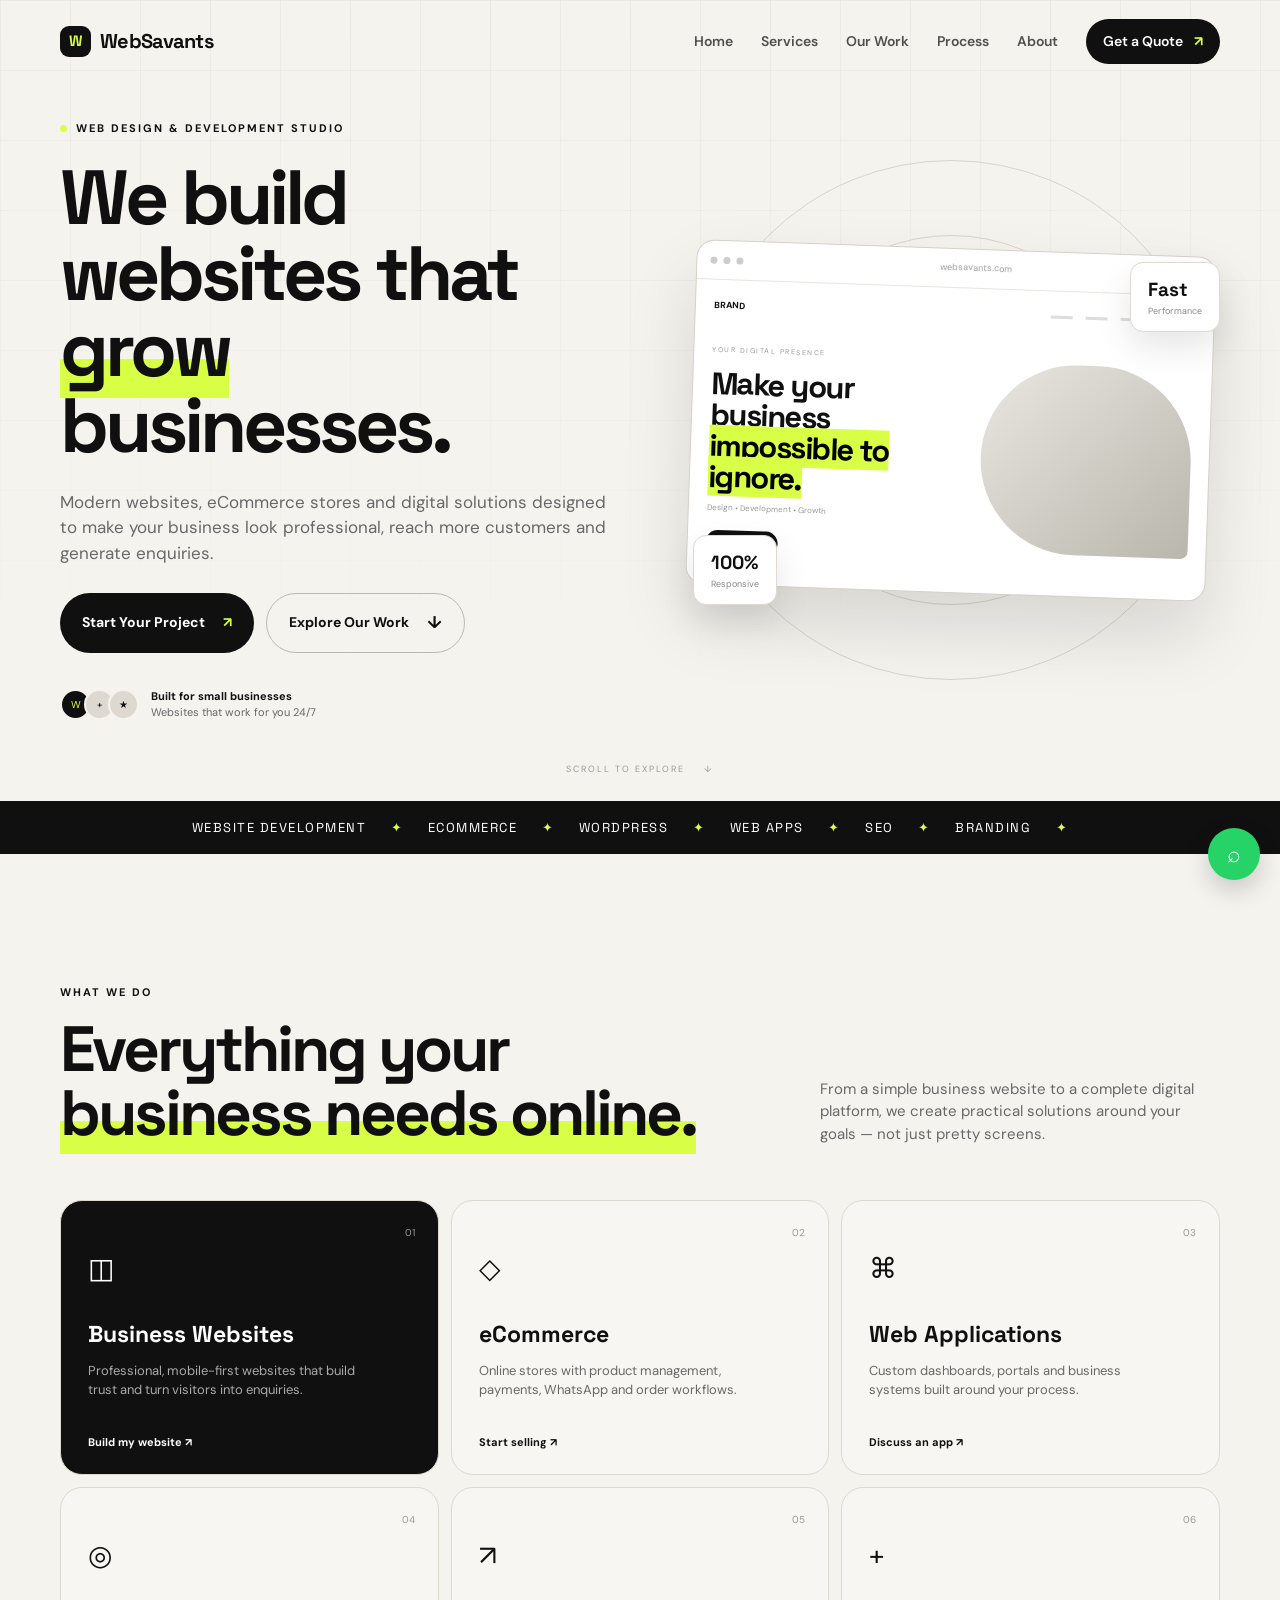
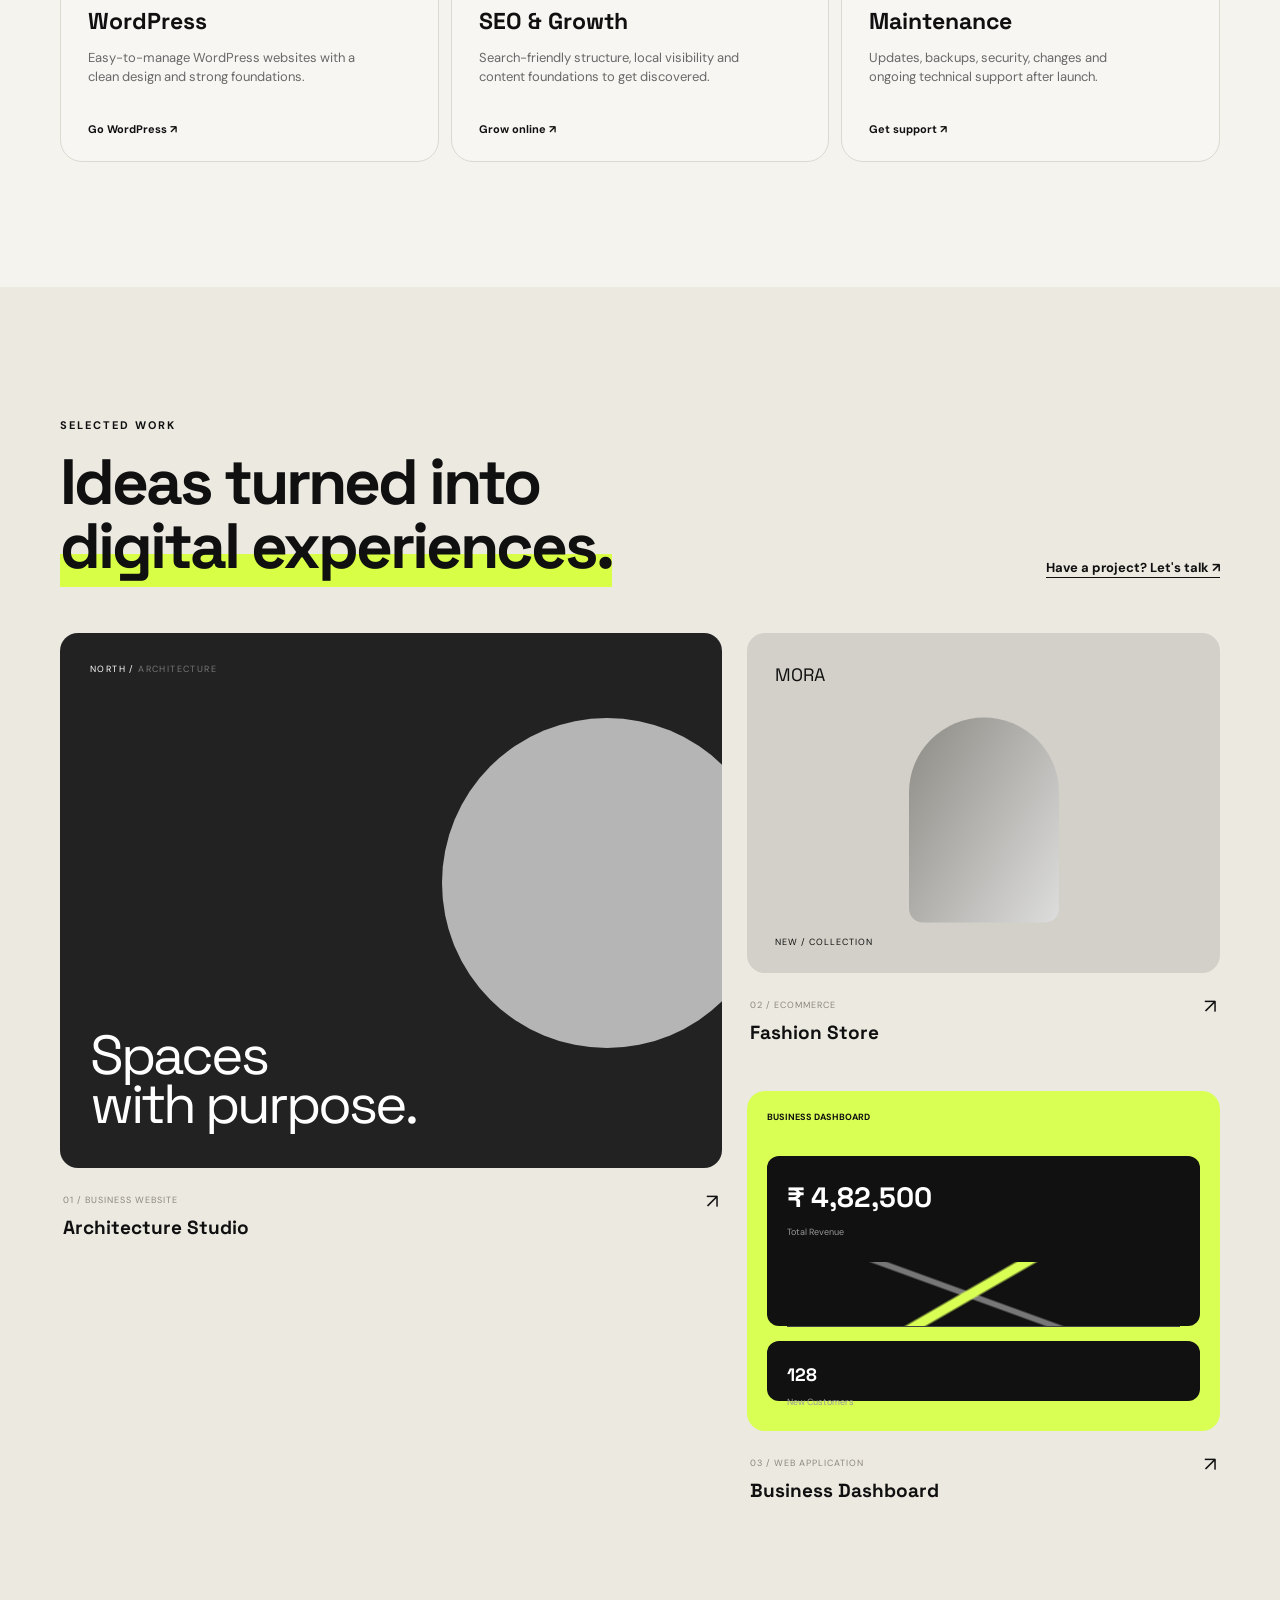
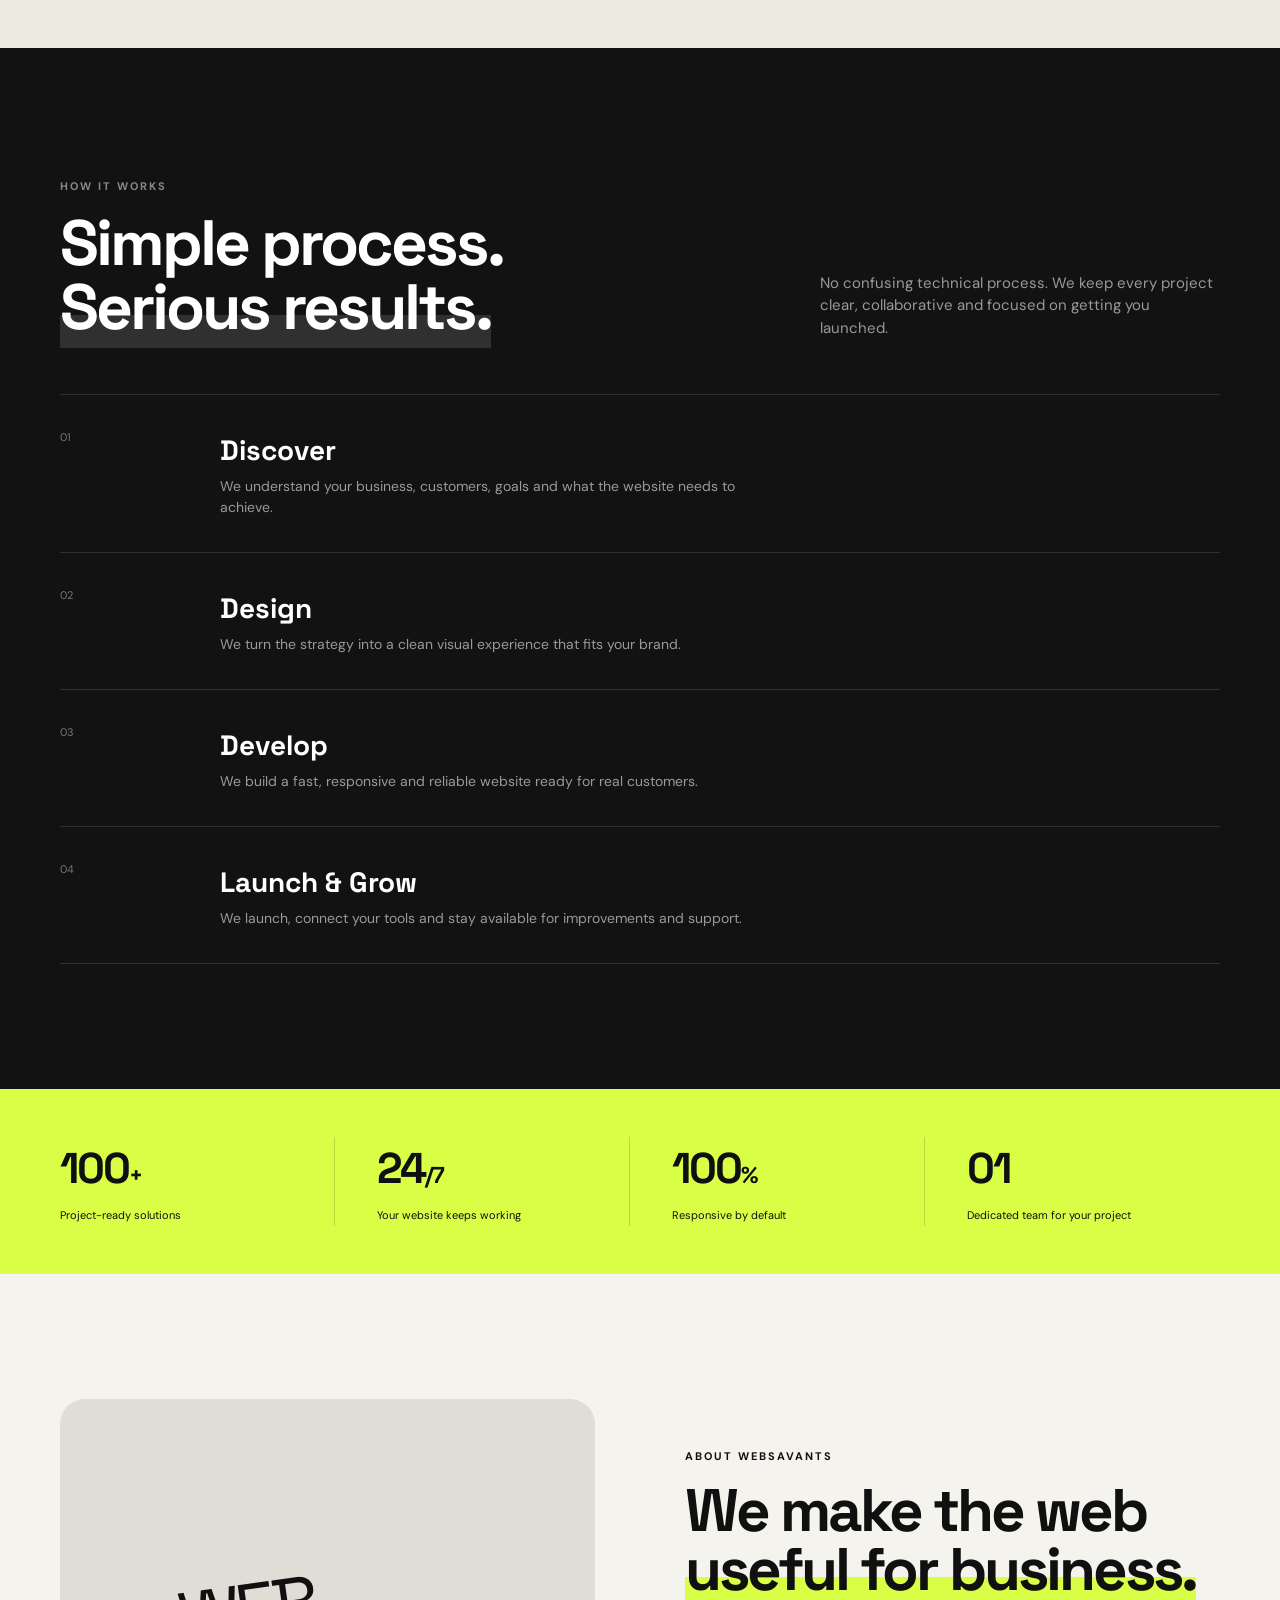
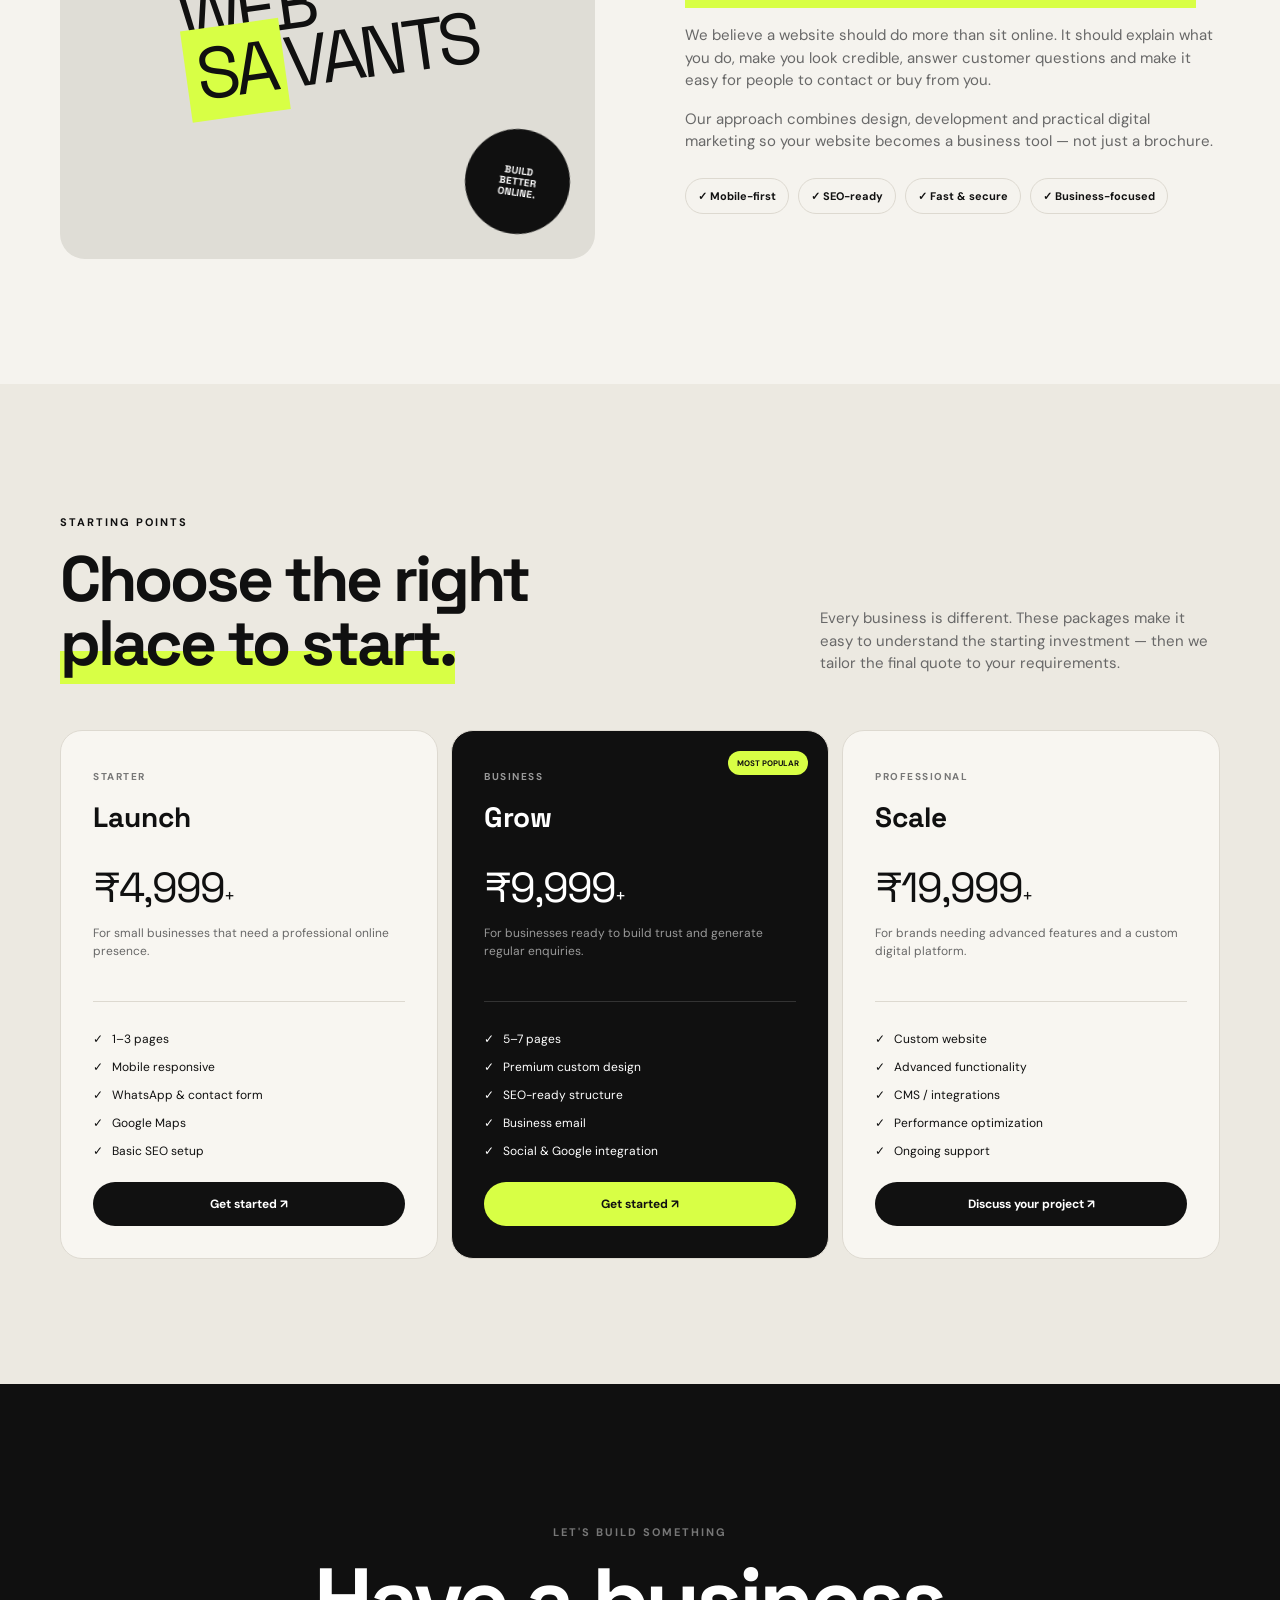
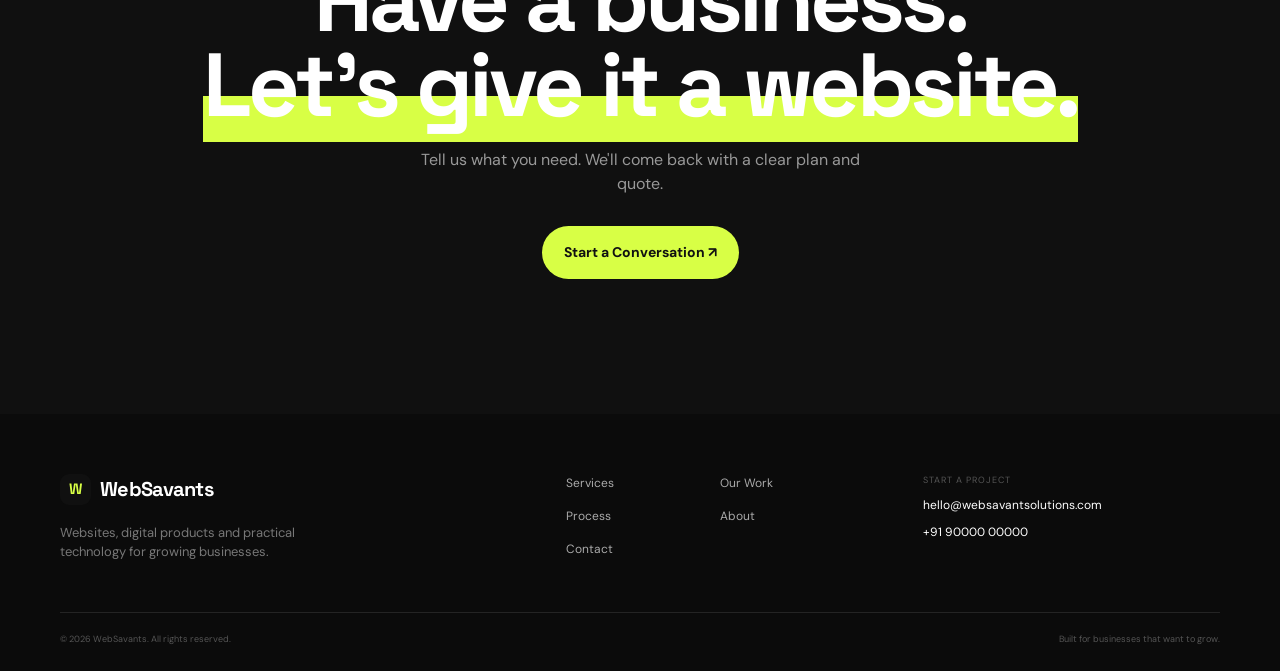
==== index.html @ 69d27a86 "Initial website" ====
<!DOCTYPE html>
<html lang="en">
<head>
  <meta charset="UTF-8">
  <meta name="viewport" content="width=device-width, initial-scale=1.0">
  <meta name="description" content="WebSavants builds modern, fast and conversion-focused websites for businesses, startups and growing brands.">
  <title>WebSavants — Websites That Grow Businesses</title>
  <link rel="preconnect" href="https://fonts.googleapis.com">
  <link rel="preconnect" href="https://fonts.gstatic.com" crossorigin>
  <link href="https://fonts.googleapis.com/css2?family=DM+Sans:wght@400;500;600;700&family=Space+Grotesk:wght@500;600;700&display=swap" rel="stylesheet">
  <link rel="stylesheet" href="style.css">
</head>
<body>
  <header class="header" id="header">
    <div class="container nav">
      <a class="logo" href="#home"><span>W</span> WebSavants</a>
      <button class="menu-btn" aria-label="Toggle menu"><i></i><i></i><i></i></button>
      <nav class="nav-links">
        <a href="#home">Home</a>
        <a href="#services">Services</a>
        <a href="#work">Our Work</a>
        <a href="#process">Process</a>
        <a href="#about">About</a>
        <a href="#contact" class="nav-cta">Get a Quote <b>↗</b></a>
      </nav>
    </div>
  </header>

  <main>
    <section class="hero" id="home">
      <div class="hero-grid"></div>
      <div class="container hero-inner">
        <div class="hero-copy reveal">
          <div class="eyebrow"><span></span> WEB DESIGN & DEVELOPMENT STUDIO</div>
          <h1>We build websites that <em>grow</em> businesses.</h1>
          <p>Modern websites, eCommerce stores and digital solutions designed to make your business look professional, reach more customers and generate enquiries.</p>
          <div class="hero-actions">
            <a class="btn btn-primary" href="#contact">Start Your Project <span>↗</span></a>
            <a class="btn btn-ghost" href="#work">Explore Our Work <span>↓</span></a>
          </div>
          <div class="mini-trust">
            <div class="avatars"><span>W</span><span>+</span><span>★</span></div>
            <div><strong>Built for small businesses</strong><small>Websites that work for you 24/7</small></div>
          </div>
        </div>
        <div class="hero-visual reveal">
          <div class="orbit orbit-a"></div><div class="orbit orbit-b"></div>
          <div class="browser-card">
            <div class="browser-top"><span></span><span></span><span></span><b>websavants.com</b></div>
            <div class="browser-body">
              <div class="mock-nav"><strong>BRAND</strong><i></i><i></i><i></i><button></button></div>
              <div class="mock-content">
                <div><small>YOUR DIGITAL PRESENCE</small><h3>Make your business<br><mark>impossible to ignore.</mark></h3><p>Design • Development • Growth</p><button></button></div>
                <div class="mock-shape"></div>
              </div>
            </div>
          </div>
          <div class="float-card fc-one"><strong>Fast</strong><span>Performance</span></div>
          <div class="float-card fc-two"><strong>100%</strong><span>Responsive</span></div>
        </div>
      </div>
      <div class="scroll-note">SCROLL TO EXPLORE <span>↓</span></div>
    </section>

    <section class="ticker"><div>WEBSITE DEVELOPMENT <span>✦</span> ECOMMERCE <span>✦</span> WORDPRESS <span>✦</span> WEB APPS <span>✦</span> SEO <span>✦</span> BRANDING <span>✦</span></div></section>

    <section class="section services" id="services">
      <div class="container">
        <div class="section-head reveal"><div><span class="label">WHAT WE DO</span><h2>Everything your<br><em>business needs online.</em></h2></div><p>From a simple business website to a complete digital platform, we create practical solutions around your goals — not just pretty screens.</p></div>
        <div class="service-grid">
          <article class="service-card featured reveal"><span class="number">01</span><div class="icon">◫</div><h3>Business Websites</h3><p>Professional, mobile-first websites that build trust and turn visitors into enquiries.</p><a href="#contact">Build my website ↗</a></article>
          <article class="service-card reveal"><span class="number">02</span><div class="icon">◇</div><h3>eCommerce</h3><p>Online stores with product management, payments, WhatsApp and order workflows.</p><a href="#contact">Start selling ↗</a></article>
          <article class="service-card reveal"><span class="number">03</span><div class="icon">⌘</div><h3>Web Applications</h3><p>Custom dashboards, portals and business systems built around your process.</p><a href="#contact">Discuss an app ↗</a></article>
          <article class="service-card reveal"><span class="number">04</span><div class="icon">◎</div><h3>WordPress</h3><p>Easy-to-manage WordPress websites with a clean design and strong foundations.</p><a href="#contact">Go WordPress ↗</a></article>
          <article class="service-card reveal"><span class="number">05</span><div class="icon">↗</div><h3>SEO & Growth</h3><p>Search-friendly structure, local visibility and content foundations to get discovered.</p><a href="#contact">Grow online ↗</a></article>
          <article class="service-card reveal"><span class="number">06</span><div class="icon">+</div><h3>Maintenance</h3><p>Updates, backups, security, changes and ongoing technical support after launch.</p><a href="#contact">Get support ↗</a></article>
        </div>
      </div>
    </section>

    <section class="section work" id="work">
      <div class="container">
        <div class="section-head reveal"><div><span class="label">SELECTED WORK</span><h2>Ideas turned into<br><em>digital experiences.</em></h2></div><a class="text-link" href="#contact">Have a project? Let's talk ↗</a></div>
        <div class="work-grid">
          <article class="project project-large reveal"><div class="project-screen project-a"><div class="screen-nav">NORTH / <span>ARCHITECTURE</span></div><div class="screen-title">Spaces<br>with purpose.</div><div class="screen-circle"></div></div><div class="project-info"><div><small>01 / BUSINESS WEBSITE</small><h3>Architecture Studio</h3></div><span>↗</span></div></article>
          <article class="project reveal"><div class="project-screen project-b"><div class="store-label">MORA</div><div class="store-product"></div><div class="store-price">NEW / COLLECTION</div></div><div class="project-info"><div><small>02 / ECOMMERCE</small><h3>Fashion Store</h3></div><span>↗</span></div></article>
          <article class="project reveal"><div class="project-screen project-c"><div class="dash-top">BUSINESS DASHBOARD</div><div class="dash-card"><b>₹ 4,82,500</b><small>Total Revenue</small><div class="chart"></div></div><div class="dash-card mini"><b>128</b><small>New Customers</small></div></div><div class="project-info"><div><small>03 / WEB APPLICATION</small><h3>Business Dashboard</h3></div><span>↗</span></div></article>
        </div>
      </div>
    </section>

    <section class="section process" id="process">
      <div class="container">
        <div class="section-head reveal"><div><span class="label">HOW IT WORKS</span><h2>Simple process.<br><em>Serious results.</em></h2></div><p>No confusing technical process. We keep every project clear, collaborative and focused on getting you launched.</p></div>
        <div class="steps">
          <div class="step reveal"><span>01</span><div><h3>Discover</h3><p>We understand your business, customers, goals and what the website needs to achieve.</p></div></div>
          <div class="step reveal"><span>02</span><div><h3>Design</h3><p>We turn the strategy into a clean visual experience that fits your brand.</p></div></div>
          <div class="step reveal"><span>03</span><div><h3>Develop</h3><p>We build a fast, responsive and reliable website ready for real customers.</p></div></div>
          <div class="step reveal"><span>04</span><div><h3>Launch & Grow</h3><p>We launch, connect your tools and stay available for improvements and support.</p></div></div>
        </div>
      </div>
    </section>

    <section class="stats"><div class="container stats-grid"><div><strong>100<span>+</span></strong><small>Project-ready solutions</small></div><div><strong>24<span>/7</span></strong><small>Your website keeps working</small></div><div><strong>100<span>%</span></strong><small>Responsive by default</small></div><div><strong>01</strong><small>Dedicated team for your project</small></div></div></section>

    <section class="section about" id="about">
      <div class="container about-grid">
        <div class="about-art reveal"><div class="about-word">WEB<br><span>SA</span>VANTS</div><div class="about-badge">BUILD<br>BETTER<br>ONLINE.</div></div>
        <div class="about-copy reveal"><span class="label">ABOUT WEBSAVANTS</span><h2>We make the web<br><em>useful for business.</em></h2><p>We believe a website should do more than sit online. It should explain what you do, make you look credible, answer customer questions and make it easy for people to contact or buy from you.</p><p>Our approach combines design, development and practical digital marketing so your website becomes a business tool — not just a brochure.</p><div class="about-points"><span>✓ Mobile-first</span><span>✓ SEO-ready</span><span>✓ Fast & secure</span><span>✓ Business-focused</span></div></div>
      </div>
    </section>

    <section class="section pricing" id="pricing">
      <div class="container">
        <div class="section-head reveal"><div><span class="label">STARTING POINTS</span><h2>Choose the right<br><em>place to start.</em></h2></div><p>Every business is different. These packages make it easy to understand the starting investment — then we tailor the final quote to your requirements.</p></div>
        <div class="price-grid">
          <article class="price-card reveal"><span>STARTER</span><h3>Launch</h3><div class="price">₹4,999<small>+</small></div><p>For small businesses that need a professional online presence.</p><ul><li>1–3 pages</li><li>Mobile responsive</li><li>WhatsApp & contact form</li><li>Google Maps</li><li>Basic SEO setup</li></ul><a href="#contact">Get started ↗</a></article>
          <article class="price-card popular reveal"><b class="popular-tag">MOST POPULAR</b><span>BUSINESS</span><h3>Grow</h3><div class="price">₹9,999<small>+</small></div><p>For businesses ready to build trust and generate regular enquiries.</p><ul><li>5–7 pages</li><li>Premium custom design</li><li>SEO-ready structure</li><li>Business email</li><li>Social & Google integration</li></ul><a href="#contact">Get started ↗</a></article>
          <article class="price-card reveal"><span>PROFESSIONAL</span><h3>Scale</h3><div class="price">₹19,999<small>+</small></div><p>For brands needing advanced features and a custom digital platform.</p><ul><li>Custom website</li><li>Advanced functionality</li><li>CMS / integrations</li><li>Performance optimization</li><li>Ongoing support</li></ul><a href="#contact">Discuss your project ↗</a></article>
        </div>
      </div>
    </section>

    <section class="cta-section" id="contact">
      <div class="container cta-inner reveal">
        <span class="label">LET'S BUILD SOMETHING</span>
        <h2>Have a business.<br><em>Let's give it a website.</em></h2>
        <p>Tell us what you need. We'll come back with a clear plan and quote.</p>
        <a class="btn btn-light" href="mailto:hello@websavantsolutions.com?subject=Website%20Project%20Enquiry">Start a Conversation ↗</a>
      </div>
    </section>
  </main>

  <footer>
    <div class="container footer-top">
      <div><a class="logo" href="#home"><span>W</span> WebSavants</a><p>Websites, digital products and practical technology for growing businesses.</p></div>
      <div class="footer-links"><a href="#services">Services</a><a href="#work">Our Work</a><a href="#process">Process</a><a href="#about">About</a><a href="#contact">Contact</a></div>
      <div class="footer-contact"><small>START A PROJECT</small><a href="mailto:hello@websavantsolutions.com">hello@websavantsolutions.com</a><a href="tel:+919000000000">+91 90000 00000</a></div>
    </div>
    <div class="container footer-bottom"><span>© 2026 WebSavants. All rights reserved.</span><span>Built for businesses that want to grow.</span></div>
  </footer>
  <a class="whatsapp" href="https://wa.me/919000000000" aria-label="WhatsApp">⌕</a>
  <script src="script.js"></script>
</body>
</html>
---- style.css ----
:root{--ink:#101010;--muted:#686868;--paper:#f5f3ee;--white:#fff;--line:#ddd9d0;--accent:#d8ff45;--dark:#121212;--radius:22px}*{box-sizing:border-box;margin:0;padding:0}html{scroll-behavior:smooth}body{font-family:"DM Sans",sans-serif;background:var(--paper);color:var(--ink);line-height:1.5}h1,h2,h3,.logo{font-family:"Space Grotesk",sans-serif}a{text-decoration:none;color:inherit}.container{width:min(1160px,calc(100% - 40px));margin:auto}.header{position:fixed;z-index:50;top:0;left:0;width:100%;transition:.3s}.header.scrolled{background:rgba(245,243,238,.9);backdrop-filter:blur(16px);border-bottom:1px solid var(--line)}.nav{height:82px;display:flex;align-items:center;justify-content:space-between}.logo{font-weight:700;font-size:20px;letter-spacing:-.7px;display:flex;align-items:center;gap:9px}.logo span{width:31px;height:31px;border-radius:9px;background:var(--ink);color:var(--accent);display:grid;place-items:center;font-size:15px}.nav-links{display:flex;align-items:center;gap:28px;font-size:14px;font-weight:600}.nav-links a{opacity:.72;transition:.2s}.nav-links a:hover{opacity:1}.nav-links .nav-cta{opacity:1;background:var(--ink);color:#fff;padding:12px 17px;border-radius:100px}.nav-cta b{color:var(--accent);margin-left:8px}.menu-btn{display:none;background:none;border:0}.menu-btn i{display:block;width:25px;height:2px;background:#111;margin:5px}.hero{min-height:780px;position:relative;overflow:hidden;display:flex;align-items:center;padding:120px 0 80px}.hero-grid{position:absolute;inset:0;background-image:linear-gradient(rgba(0,0,0,.035) 1px,transparent 1px),linear-gradient(90deg,rgba(0,0,0,.035) 1px,transparent 1px);background-size:70px 70px;mask-image:linear-gradient(to bottom,black,transparent 90%)}.hero-inner{display:grid;grid-template-columns:1.02fr .98fr;gap:60px;align-items:center;position:relative}.eyebrow,.label{font-size:11px;letter-spacing:2px;font-weight:700}.eyebrow{display:flex;align-items:center;gap:9px;margin-bottom:22px}.eyebrow span{width:7px;height:7px;background:var(--accent);border-radius:50%}.hero h1{font-size:clamp(48px,6vw,82px);line-height:.99;letter-spacing:-4px;max-width:720px}.hero h1 em,.section-head h2 em,.about-copy h2 em,.cta-inner h2 em{font-style:normal;background:linear-gradient(transparent 60%,var(--accent) 60%)}.hero-copy>p{font-size:17px;color:var(--muted);max-width:590px;margin:27px 0}.hero-actions{display:flex;gap:12px;flex-wrap:wrap}.btn{display:inline-flex;align-items:center;gap:18px;border-radius:100px;padding:16px 22px;font-weight:700;font-size:14px}.btn-primary{background:var(--ink);color:#fff}.btn-primary span{color:var(--accent)}.btn-ghost{border:1px solid #bdb9b0}.btn-ghost span{font-size:17px}.mini-trust{display:flex;gap:12px;align-items:center;margin-top:35px}.avatars{display:flex}.avatars span{width:31px;height:31px;border-radius:50%;background:#ddd9d0;border:2px solid var(--paper);display:grid;place-items:center;font-size:10px;margin-left:-7px}.avatars span:first-child{margin-left:0;background:var(--ink);color:var(--accent)}.mini-trust strong,.mini-trust small{display:block;font-size:11px}.mini-trust small{color:var(--muted)}.hero-visual{height:500px;position:relative;display:grid;place-items:center}.browser-card{width:min(520px,100%);height:345px;background:#fff;border:1px solid #d5d1c8;border-radius:18px;box-shadow:0 35px 70px rgba(0,0,0,.12);transform:rotate(2deg);overflow:hidden;position:relative;z-index:2}.browser-top{height:39px;border-bottom:1px solid #e8e5df;display:flex;align-items:center;gap:6px;padding:0 13px}.browser-top span{width:7px;height:7px;border-radius:50%;background:#ccc}.browser-top b{font-size:9px;font-weight:500;color:#aaa;margin:auto}.browser-body{padding:18px}.mock-nav{display:flex;align-items:center;gap:13px;font-size:9px}.mock-nav strong{margin-right:auto}.mock-nav i{width:22px;height:3px;background:#ddd}.mock-nav button{width:40px;height:15px;background:#111;border:0;border-radius:20px}.mock-content{display:grid;grid-template-columns:1fr .8fr;align-items:center;height:270px;gap:10px}.mock-content small{font-size:7px;letter-spacing:1.5px;color:#999}.mock-content h3{font-size:31px;line-height:1;letter-spacing:-1.5px;margin:9px 0}.mock-content mark{background:var(--accent)}.mock-content p{font-size:8px;color:#999}.mock-content button{margin-top:17px;width:72px;height:24px;background:#111;border:0;border-radius:20px}.mock-shape{height:190px;background:linear-gradient(135deg,#e9e7e0,#b9b6ad);border-radius:100px 100px 8px 100px}.orbit{position:absolute;border:1px solid #d8d4cb;border-radius:50%}.orbit-a{width:520px;height:520px}.orbit-b{width:370px;height:370px}.float-card{position:absolute;z-index:4;background:#fff;border:1px solid #dedad1;border-radius:13px;padding:13px 17px;box-shadow:0 15px 35px rgba(0,0,0,.1)}.float-card strong,.float-card span{display:block}.float-card strong{font-family:"Space Grotesk";font-size:19px}.float-card span{font-size:9px;color:#888}.fc-one{top:92px;right:0}.fc-two{bottom:65px;left:12px}.scroll-note{position:absolute;bottom:24px;left:50%;transform:translateX(-50%);font-size:9px;letter-spacing:2px;color:#999}.scroll-note span{margin-left:15px}.ticker{background:var(--ink);color:#fff;overflow:hidden;white-space:nowrap}.ticker div{font-family:"Space Grotesk";font-size:13px;letter-spacing:1.5px;padding:17px 0;text-align:center}.ticker span{color:var(--accent);margin:0 20px}.section{padding:125px 0}.section-head{display:flex;justify-content:space-between;gap:50px;align-items:end;margin-bottom:55px}.section-head h2{font-size:clamp(42px,5vw,66px);line-height:1;letter-spacing:-3px;margin-top:14px}.section-head>p{max-width:400px;color:var(--muted);font-size:15px}.service-grid{display:grid;grid-template-columns:repeat(3,1fr);gap:12px}.service-card{min-height:275px;border:1px solid var(--line);border-radius:var(--radius);padding:27px;background:rgba(255,255,255,.25);position:relative;transition:.3s}.service-card:hover{background:#fff;transform:translateY(-5px)}.service-card.featured{background:var(--ink);color:#fff}.service-card.featured p{color:#aaa}.number{position:absolute;right:23px;top:24px;font-size:10px;color:#999}.icon{font-size:28px;margin:20px 0 27px}.service-card h3{font-size:23px;margin-bottom:9px}.service-card p{font-size:13px;color:var(--muted);max-width:280px}.service-card a{position:absolute;bottom:24px;font-size:11px;font-weight:700}.service-card a:hover{text-decoration:underline}.work{background:#ece9e1}.work-grid{display:grid;grid-template-columns:1.4fr 1fr;gap:25px}.project{min-width:0}.project-large{grid-row:span 2}.project-screen{height:340px;border-radius:18px;overflow:hidden;position:relative}.project-large .project-screen{height:535px}.project-a{background:#222;color:#fff;padding:30px}.screen-nav{font-size:9px;letter-spacing:1.4px}.screen-nav span{color:#777}.screen-title{font-family:"Space Grotesk";font-size:55px;line-height:.88;position:absolute;left:30px;bottom:40px;letter-spacing:-3px}.screen-circle{width:330px;height:330px;border-radius:50%;background:#aaa;position:absolute;right:-50px;top:85px;mix-blend-mode:screen}.project-b{background:#d2d0c8;padding:28px}.store-label{font-family:"Space Grotesk";font-size:18px}.store-product{width:150px;height:205px;border-radius:80px 80px 15px 15px;background:linear-gradient(120deg,#8d8b84,#ddd);position:absolute;left:50%;top:55%;transform:translate(-50%,-50%)}.store-price{position:absolute;bottom:24px;font-size:9px;letter-spacing:1px}.project-c{background:#d9ff55;padding:20px}.dash-top{font-size:9px;font-weight:700}.dash-card{background:#111;color:#fff;border-radius:12px;padding:20px;position:absolute;left:20px;right:20px;top:65px;height:170px}.dash-card b{font-family:"Space Grotesk";font-size:28px;display:block}.dash-card small{font-size:9px;color:#999}.chart{height:65px;margin-top:20px;background:linear-gradient(150deg,transparent 45%,#d9ff55 46%,#d9ff55 49%,transparent 50%),linear-gradient(20deg,transparent 45%,#777 46%,#777 48%,transparent 49%);border-bottom:1px solid #444}.dash-card.mini{top:250px;height:60px}.dash-card.mini b{font-size:18px}.project-info{display:flex;justify-content:space-between;padding:18px 3px}.project-info small{font-size:9px;letter-spacing:1px;color:#8b877e}.project-info h3{font-size:19px;margin-top:4px}.project-info>span{font-size:20px}.text-link{font-size:13px;font-weight:700;border-bottom:1px solid}.process{background:var(--dark);color:#fff}.process .label{color:#888}.process .section-head>p{color:#999}.process .section-head h2 em{background:linear-gradient(transparent 60%,#303030 60%)}.steps{border-top:1px solid #303030}.step{display:grid;grid-template-columns:120px 1fr;gap:40px;padding:34px 0;border-bottom:1px solid #303030;transition:.25s}.step:hover{padding-left:12px}.step>span{font-size:11px;color:#777}.step h3{font-size:28px}.step p{color:#999;max-width:570px;margin-top:5px;font-size:14px}.stats{background:var(--accent);padding:48px 0}.stats-grid{display:grid;grid-template-columns:repeat(4,1fr);gap:20px}.stats-grid div{border-right:1px solid rgba(0,0,0,.15);padding-left:22px}.stats-grid div:first-child{padding-left:0}.stats-grid div:last-child{border:0}.stats strong{font-family:"Space Grotesk";font-size:43px;letter-spacing:-2px;display:block}.stats strong span{font-size:23px}.stats small{font-size:11px}.about-grid{display:grid;grid-template-columns:1fr 1fr;gap:90px;align-items:center}.about-art{height:460px;background:#dfddd6;border-radius:25px;position:relative;overflow:hidden;display:flex;align-items:center;justify-content:center}.about-word{font-family:"Space Grotesk";font-size:72px;line-height:.8;letter-spacing:-5px;transform:rotate(-8deg)}.about-word span{background:var(--accent);padding:0 10px}.about-badge{position:absolute;right:25px;bottom:25px;background:var(--ink);color:#fff;width:105px;height:105px;border-radius:50%;display:grid;place-items:center;text-align:center;font:700 10px/1.1 "Space Grotesk";transform:rotate(8deg)}.about-copy h2{font-size:clamp(42px,5vw,60px);line-height:.98;letter-spacing:-3px;margin:15px 0 25px}.about-copy p{color:var(--muted);font-size:15px;margin-bottom:16px;max-width:540px}.about-points{display:flex;flex-wrap:wrap;gap:9px;margin-top:25px}.about-points span{font-size:11px;font-weight:700;border:1px solid var(--line);padding:9px 12px;border-radius:100px}.pricing{background:#ece9e1}.price-grid{display:grid;grid-template-columns:repeat(3,1fr);gap:13px}.price-card{background:#f8f6f1;border:1px solid var(--line);border-radius:22px;padding:32px;position:relative}.price-card.popular{background:var(--ink);color:#fff}.price-card>span{font-size:10px;letter-spacing:1.5px;font-weight:700;color:#777}.popular>span{color:#999}.popular-tag{position:absolute;right:20px;top:20px;background:var(--accent);color:#111;padding:6px 9px;border-radius:20px;font-size:8px}.price-card h3{font-size:28px;margin-top:9px}.price{font-family:"Space Grotesk";font-size:42px;letter-spacing:-2px;margin:18px 0 5px}.price small{font-size:18px}.price-card>p{font-size:12px;color:var(--muted);min-height:55px}.popular p{color:#999}.price-card ul{list-style:none;border-top:1px solid var(--line);margin:22px 0;padding-top:18px}.popular ul{border-color:#333}.price-card li{font-size:12px;margin:10px 0}.price-card li:before{content:"✓";margin-right:9px}.price-card a{display:block;text-align:center;background:#111;color:#fff;border-radius:100px;padding:13px;font-size:12px;font-weight:700}.popular a{background:var(--accent);color:#111}.cta-section{background:var(--ink);color:#fff;text-align:center;padding:135px 0}.cta-inner p{color:#999;margin:20px auto 30px;max-width:450px}.cta-inner h2{font-size:clamp(50px,7vw,90px);line-height:.95;letter-spacing:-4px;margin-top:15px}.btn-light{background:var(--accent);color:#111}.cta-inner .label{color:#777}footer{background:#0b0b0b;color:#fff;padding:60px 0 25px}.footer-top{display:grid;grid-template-columns:1.5fr 1fr 1fr;gap:60px;padding-bottom:50px}.footer-top p{color:#777;max-width:300px;font-size:13px;margin-top:18px}.footer-links{display:grid;grid-template-columns:1fr 1fr;gap:12px;font-size:12px;color:#aaa}.footer-contact{display:flex;flex-direction:column;gap:9px}.footer-contact small{color:#555;font-size:9px;letter-spacing:1px}.footer-contact a{font-size:12px}.footer-bottom{border-top:1px solid #242424;padding-top:20px;display:flex;justify-content:space-between;color:#555;font-size:9px}.whatsapp{position:fixed;right:20px;bottom:20px;width:52px;height:52px;border-radius:50%;background:#25d366;color:#fff;display:grid;place-items:center;font-size:23px;z-index:40;box-shadow:0 10px 25px rgba(0,0,0,.18)}.reveal{opacity:0;transform:translateY(25px);transition:.7s ease}.reveal.visible{opacity:1;transform:none}@media(max-width:850px){.nav-links{display:none}.menu-btn{display:block}.nav-links.open{display:flex;position:absolute;top:75px;left:20px;right:20px;background:#111;color:#fff;border-radius:18px;padding:20px;flex-direction:column;align-items:flex-start}.nav-links.open .nav-cta{background:var(--accent);color:#111}.hero{padding-top:120px}.hero-inner,.about-grid{grid-template-columns:1fr}.hero-visual{height:410px}.service-grid,.price-grid{grid-template-columns:1fr 1fr}.work-grid{grid-template-columns:1fr}.project-large{grid-row:auto}.project-large .project-screen{height:400px}.stats-grid{grid-template-columns:1fr 1fr;gap:25px}.stats-grid div:nth-child(2){border:0}.footer-top{grid-template-columns:1fr 1fr}.footer-contact{grid-column:span 2}.section-head{align-items:flex-start;flex-direction:column;gap:20px}.about-art{height:380px}}@media(max-width:560px){.container{width:min(100% - 28px,1160px)}.hero h1{font-size:50px;letter-spacing:-2.5px}.hero{min-height:auto;padding-bottom:80px}.hero-visual{height:340px}.browser-card{height:260px}.mock-content{height:200px}.mock-content h3{font-size:23px}.mock-shape{height:140px}.float-card{display:none}.orbit{display:none}.section{padding:85px 0}.section-head h2{font-size:44px;letter-spacing:-2px}.service-grid,.price-grid{grid-template-columns:1fr}.service-card{min-height:250px}.project-large .project-screen{height:360px}.screen-title{font-size:45px}.step{grid-template-columns:55px 1fr;gap:15px}.step h3{font-size:23px}.stats-grid{grid-template-columns:1fr 1fr}.stats-grid div{border:0;padding:0}.stats strong{font-size:35px}.about-grid{gap:40px}.about-word{font-size:54px}.about-copy h2{font-size:44px}.footer-top{grid-template-columns:1fr}.footer-contact{grid-column:auto}.footer-bottom{flex-direction:column;gap:8px}.cta-section{padding:95px 0}.cta-inner h2{font-size:54px;letter-spacing:-2.5px}}
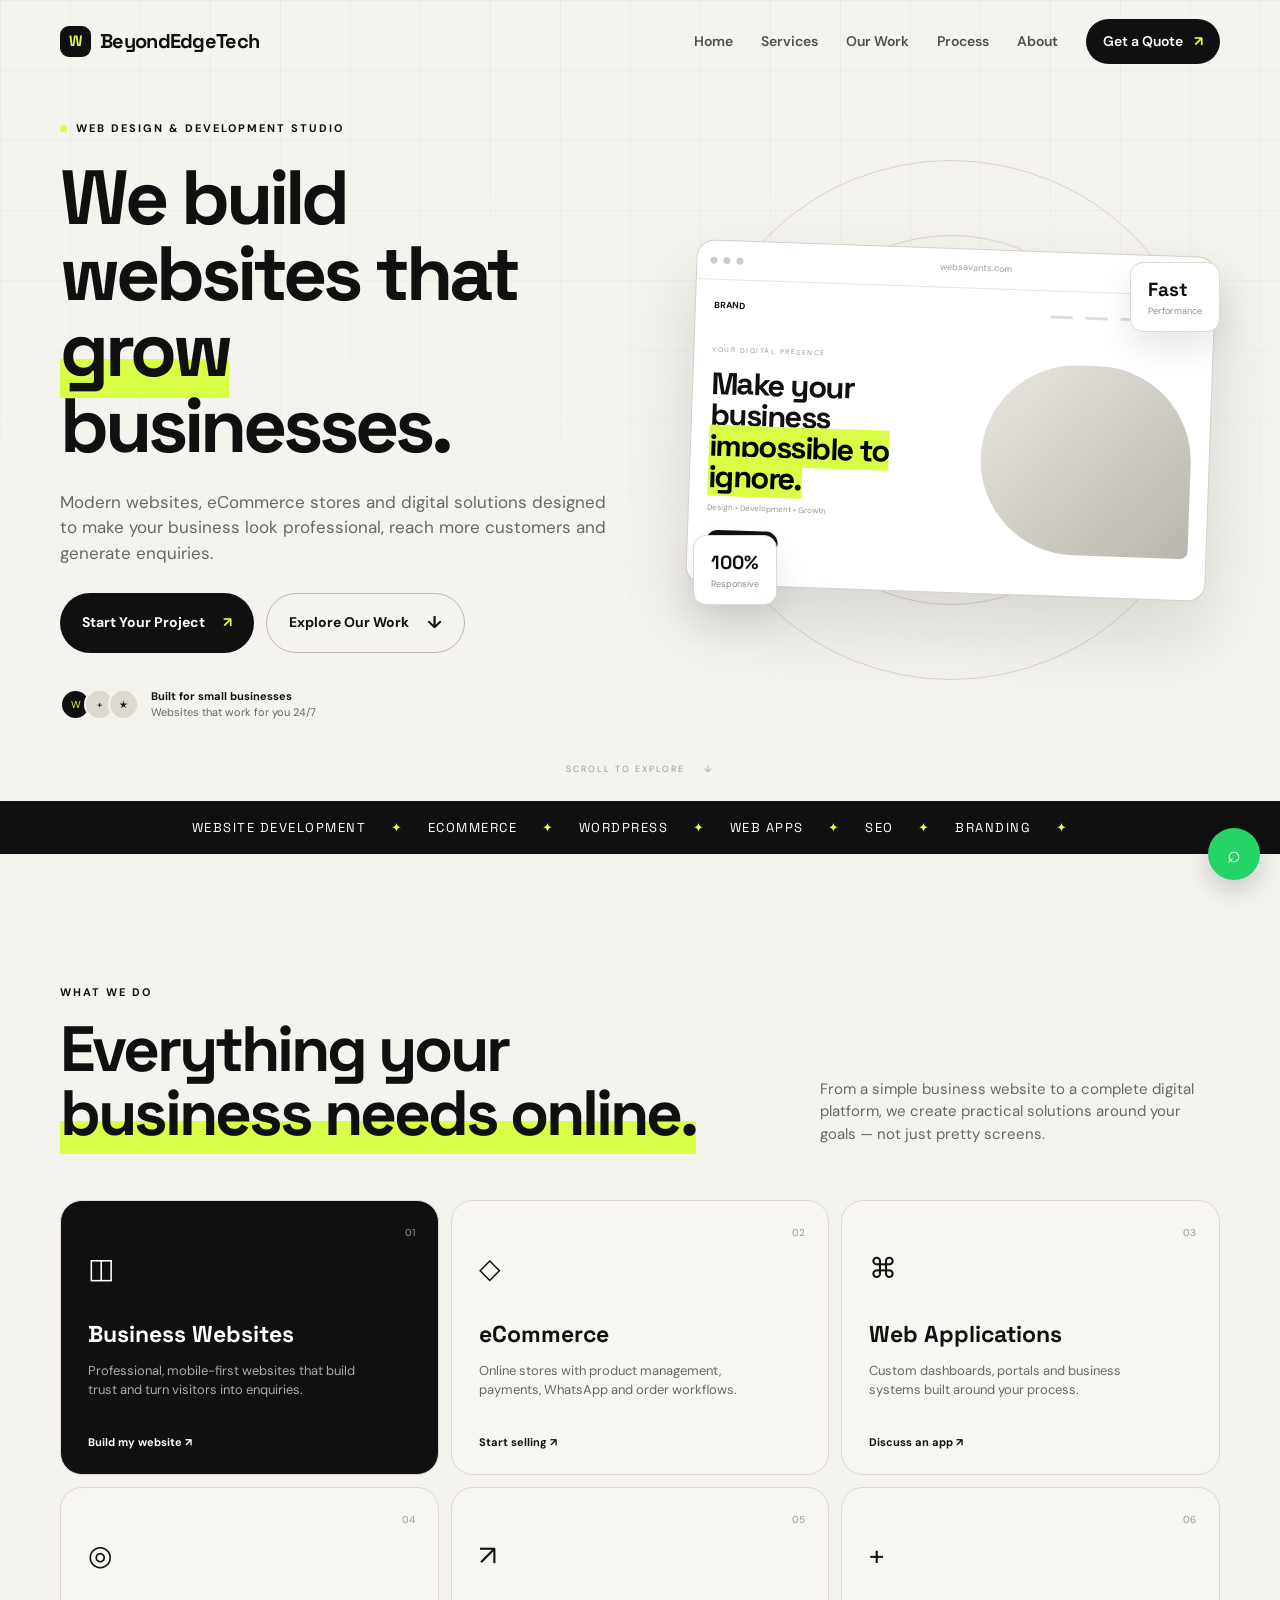
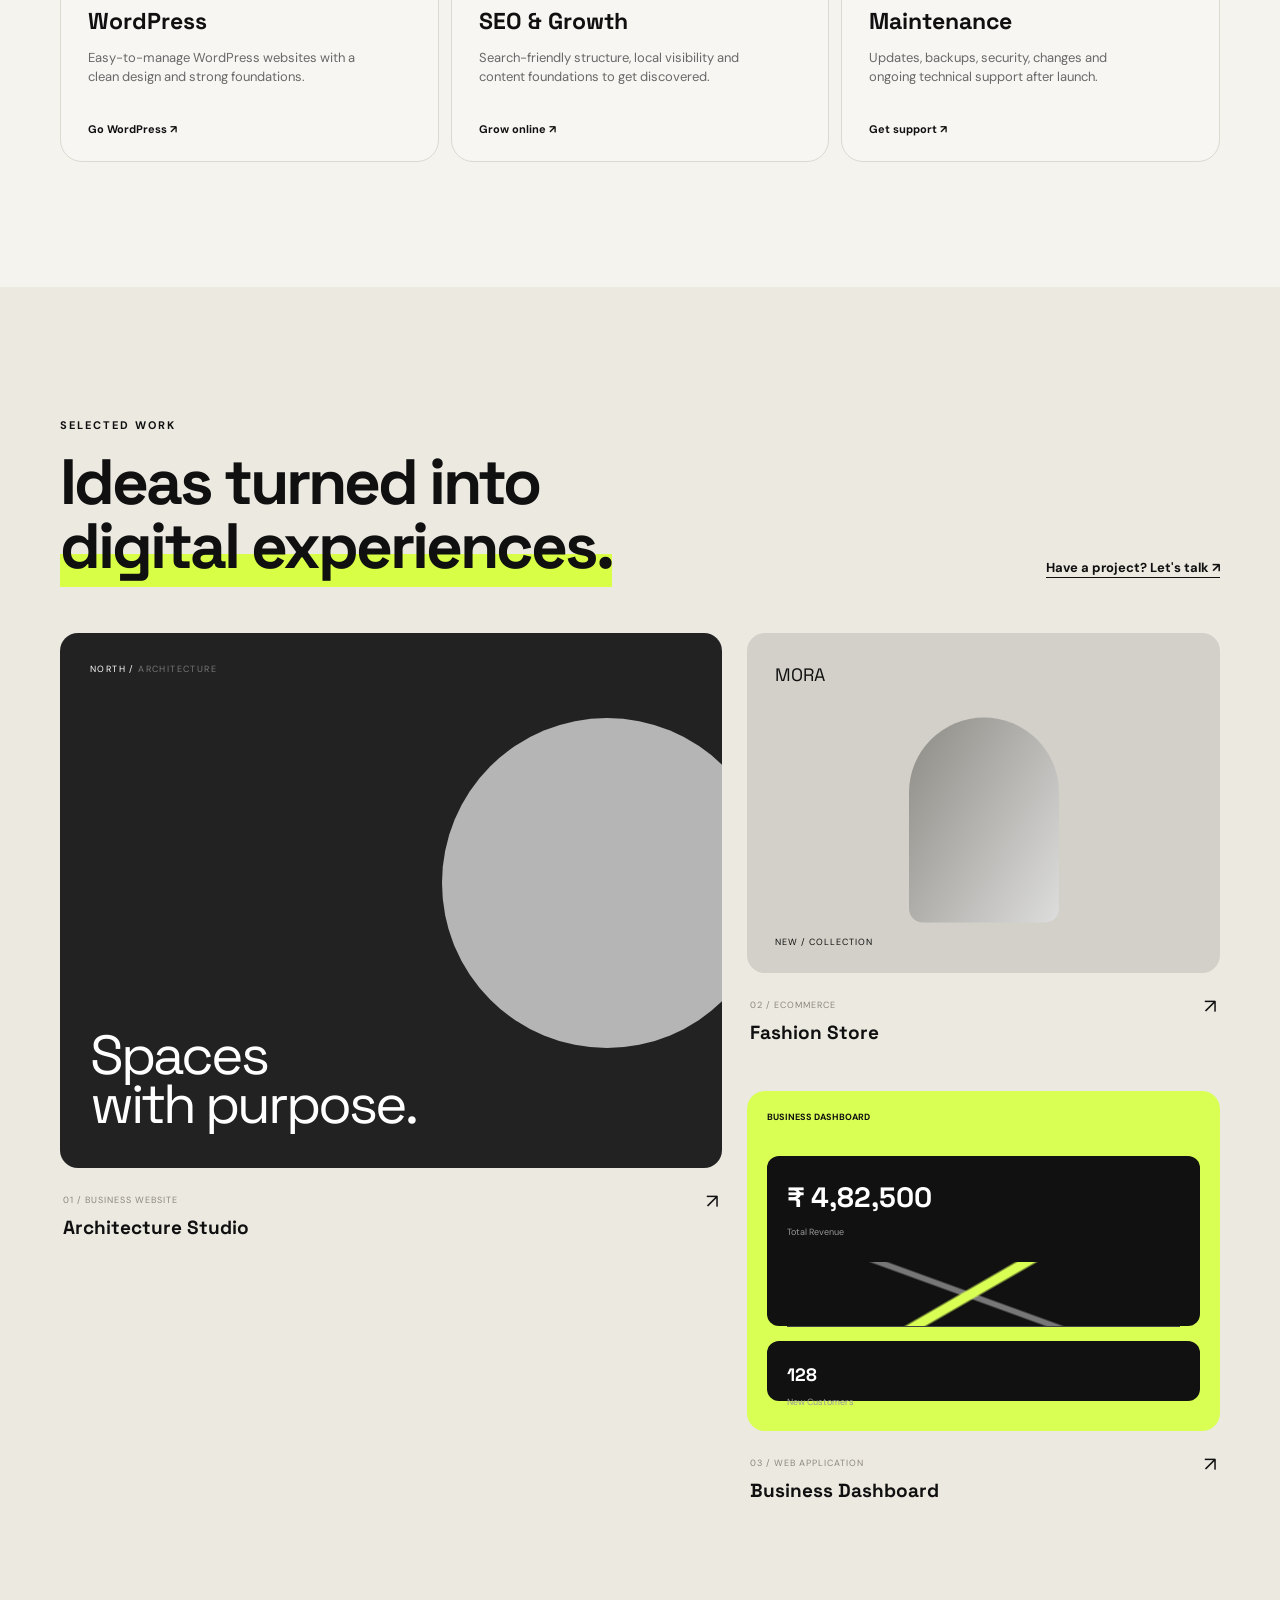
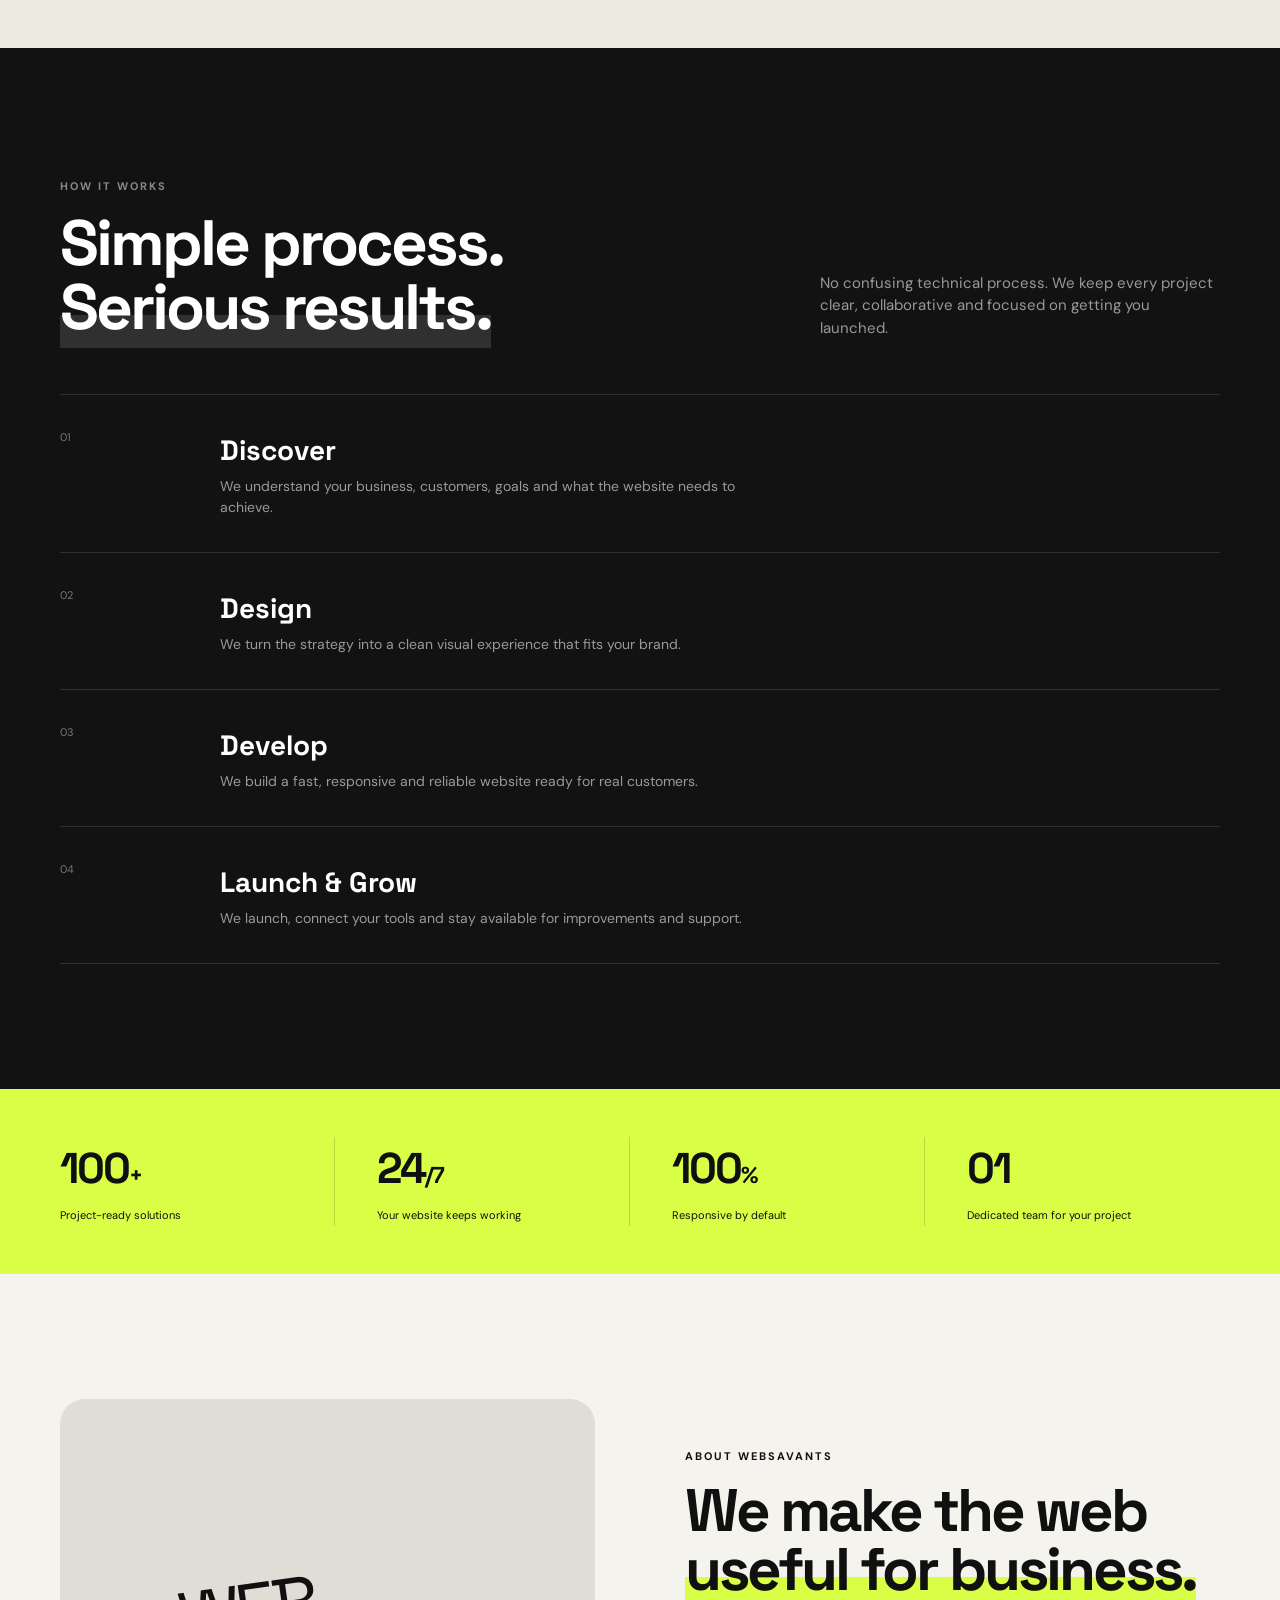
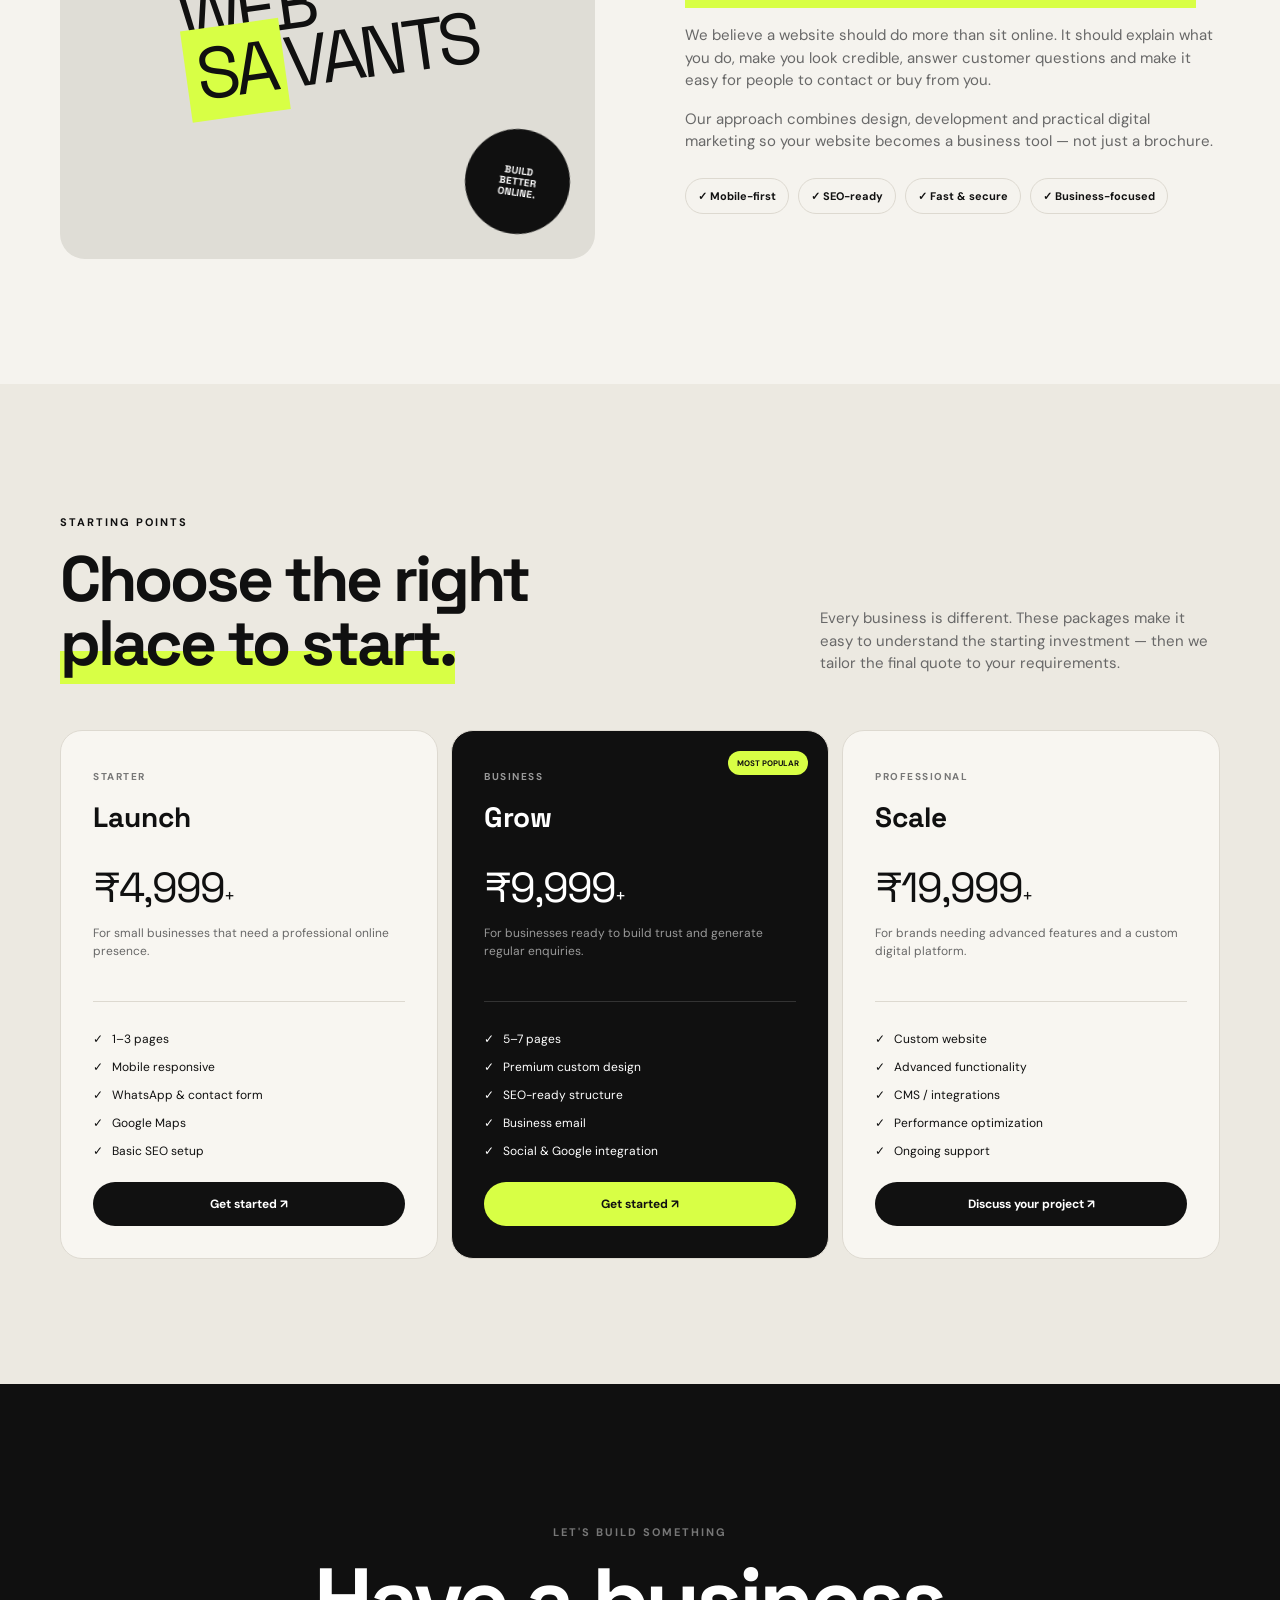
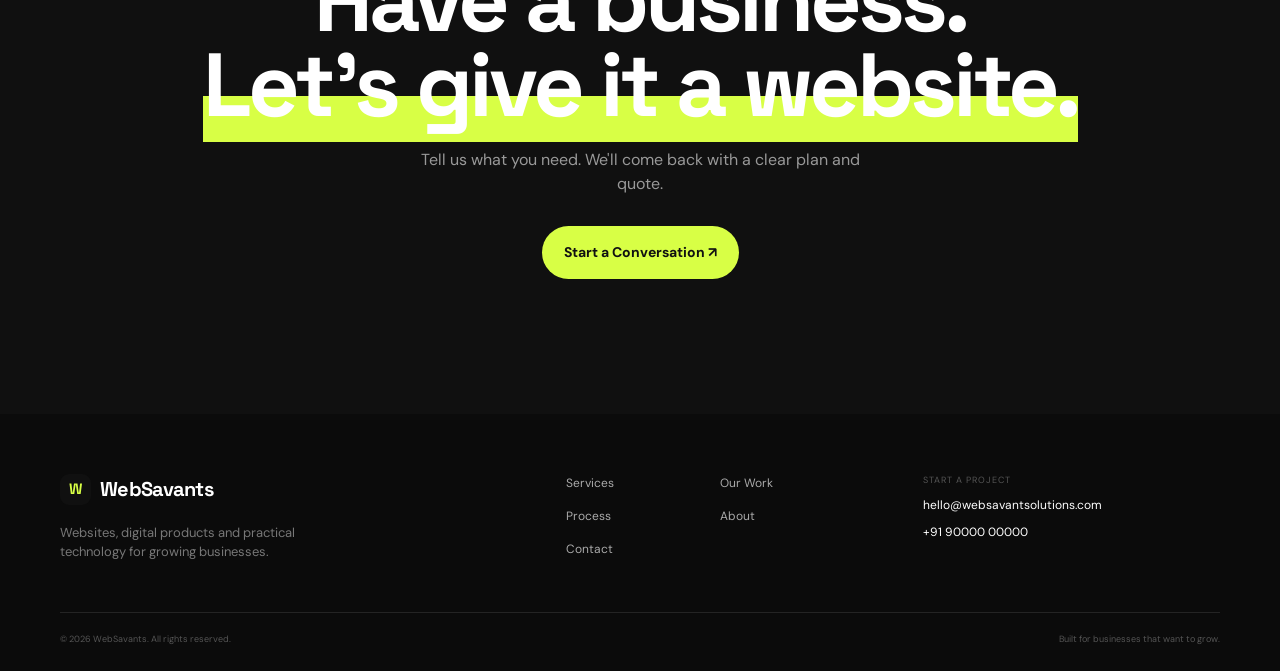
==== commit 93a9e0be: "Change Logo Name" ====
--- a/index.html
+++ b/index.html
@@ -4,7 +4,7 @@
   <meta charset="UTF-8">
   <meta name="viewport" content="width=device-width, initial-scale=1.0">
   <meta name="description" content="WebSavants builds modern, fast and conversion-focused websites for businesses, startups and growing brands.">
-  <title>WebSavants — Websites That Grow Businesses</title>
+  <title>Welcome to BeyondEdgeTech — Websites That Grow Businesses</title>
   <link rel="preconnect" href="https://fonts.googleapis.com">
   <link rel="preconnect" href="https://fonts.gstatic.com" crossorigin>
   <link href="https://fonts.googleapis.com/css2?family=DM+Sans:wght@400;500;600;700&family=Space+Grotesk:wght@500;600;700&display=swap" rel="stylesheet">
@@ -13,7 +13,7 @@
 <body>
   <header class="header" id="header">
     <div class="container nav">
-      <a class="logo" href="#home"><span>W</span> WebSavants</a>
+      <a class="logo" href="#home"><span>W</span> BeyondEdgeTech</a>
       <button class="menu-btn" aria-label="Toggle menu"><i></i><i></i><i></i></button>
       <nav class="nav-links">
         <a href="#home">Home</a>
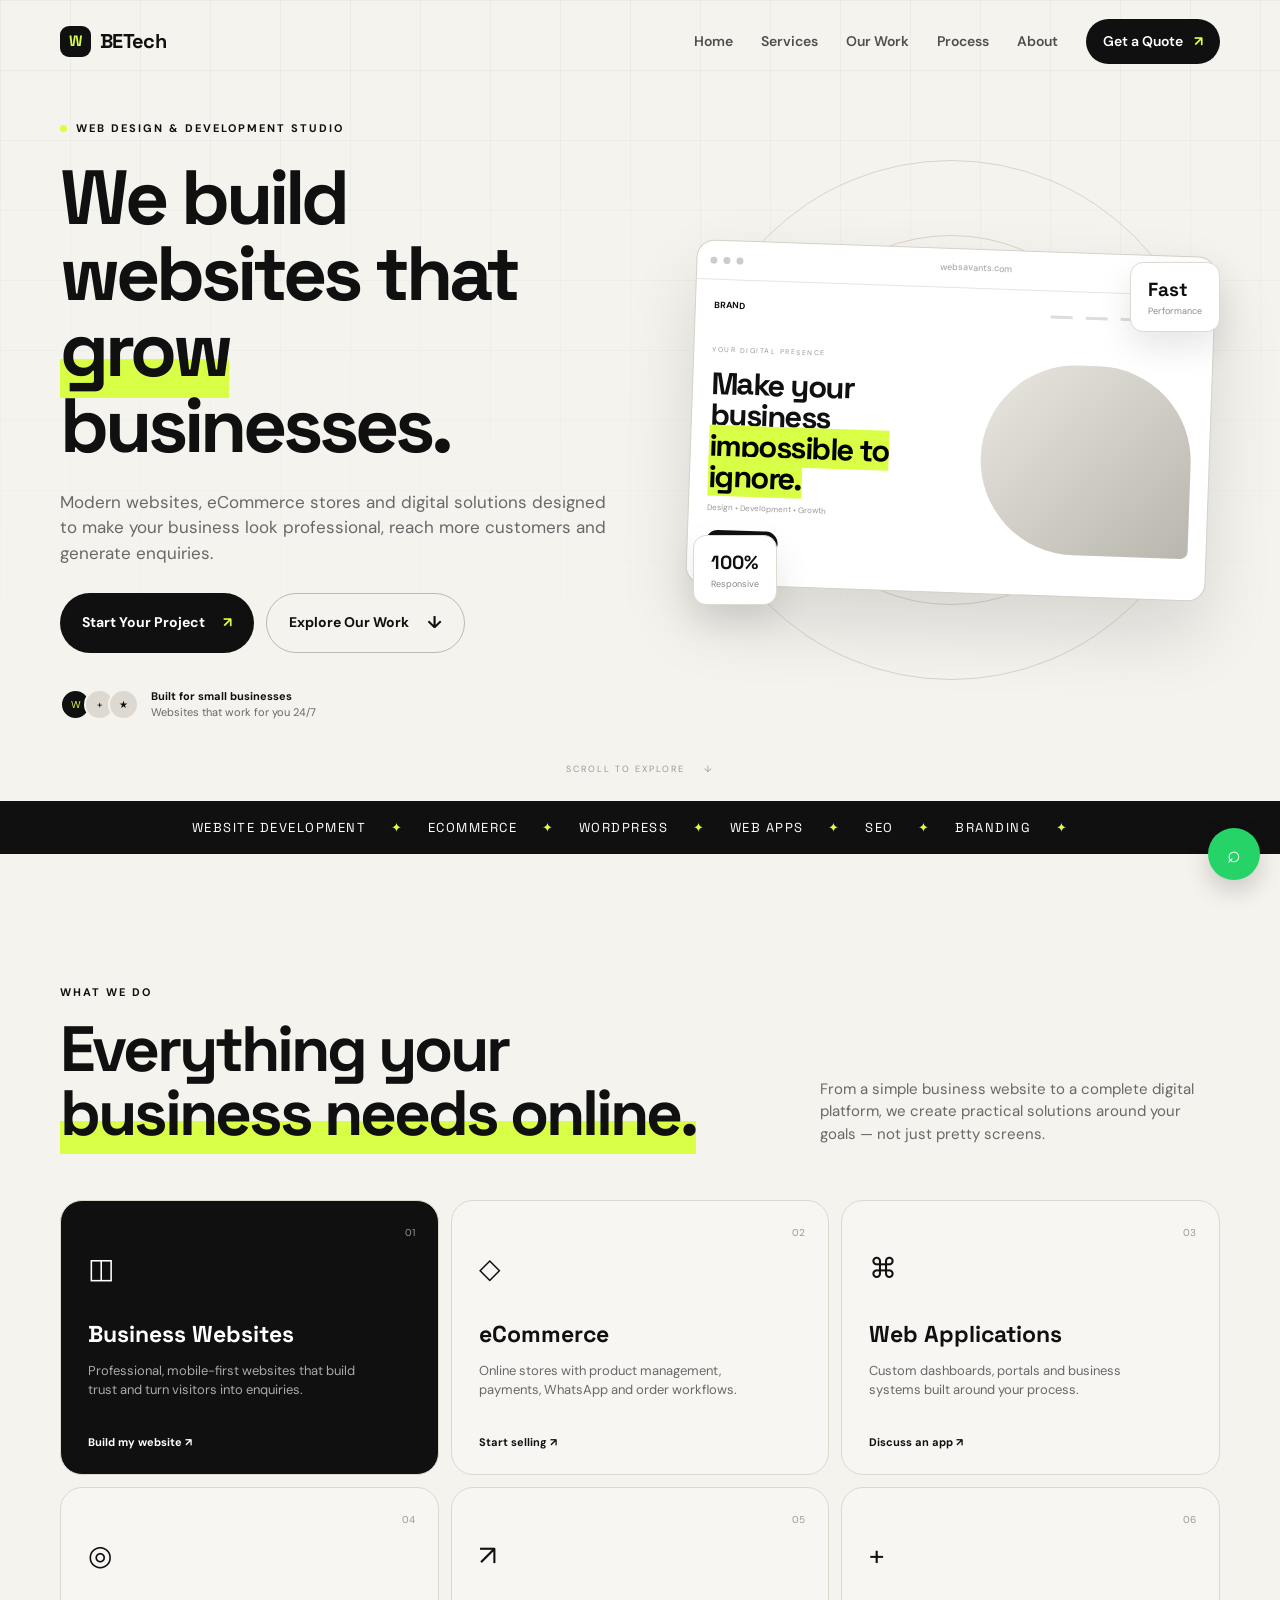
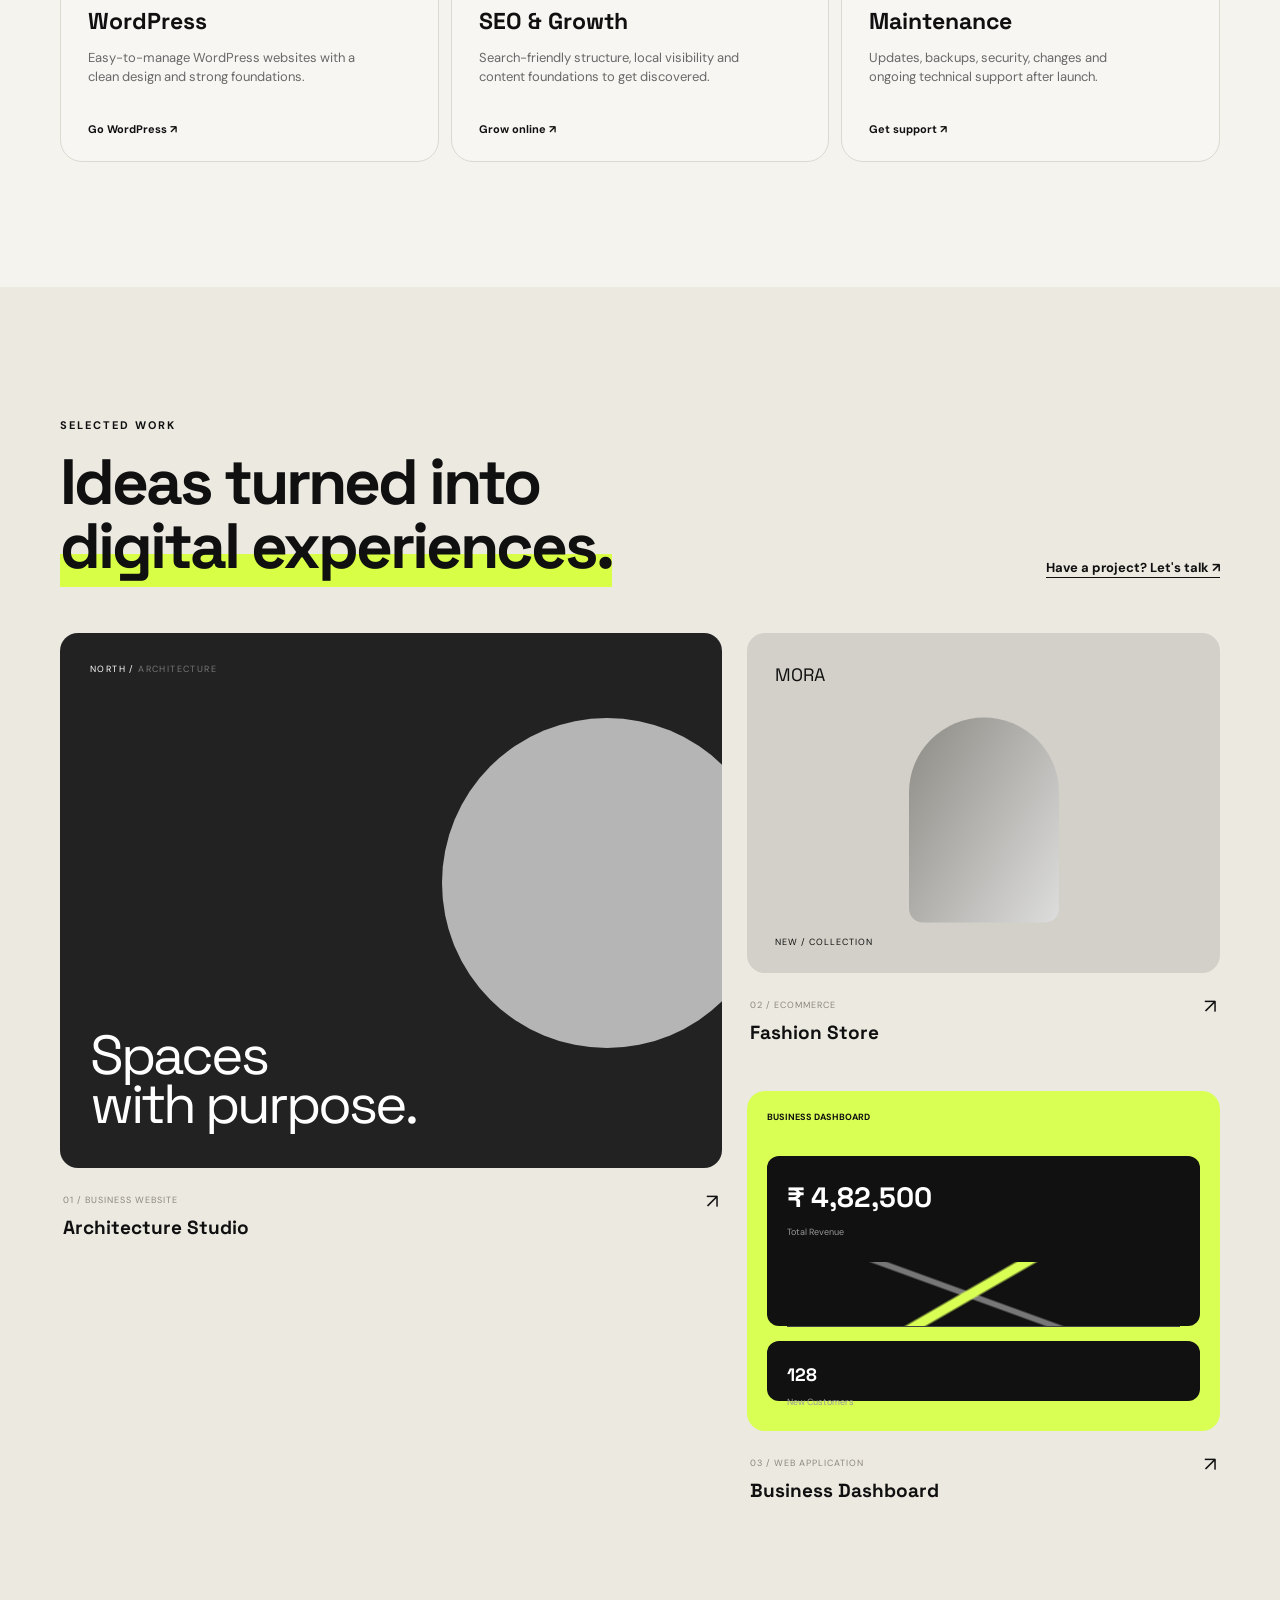
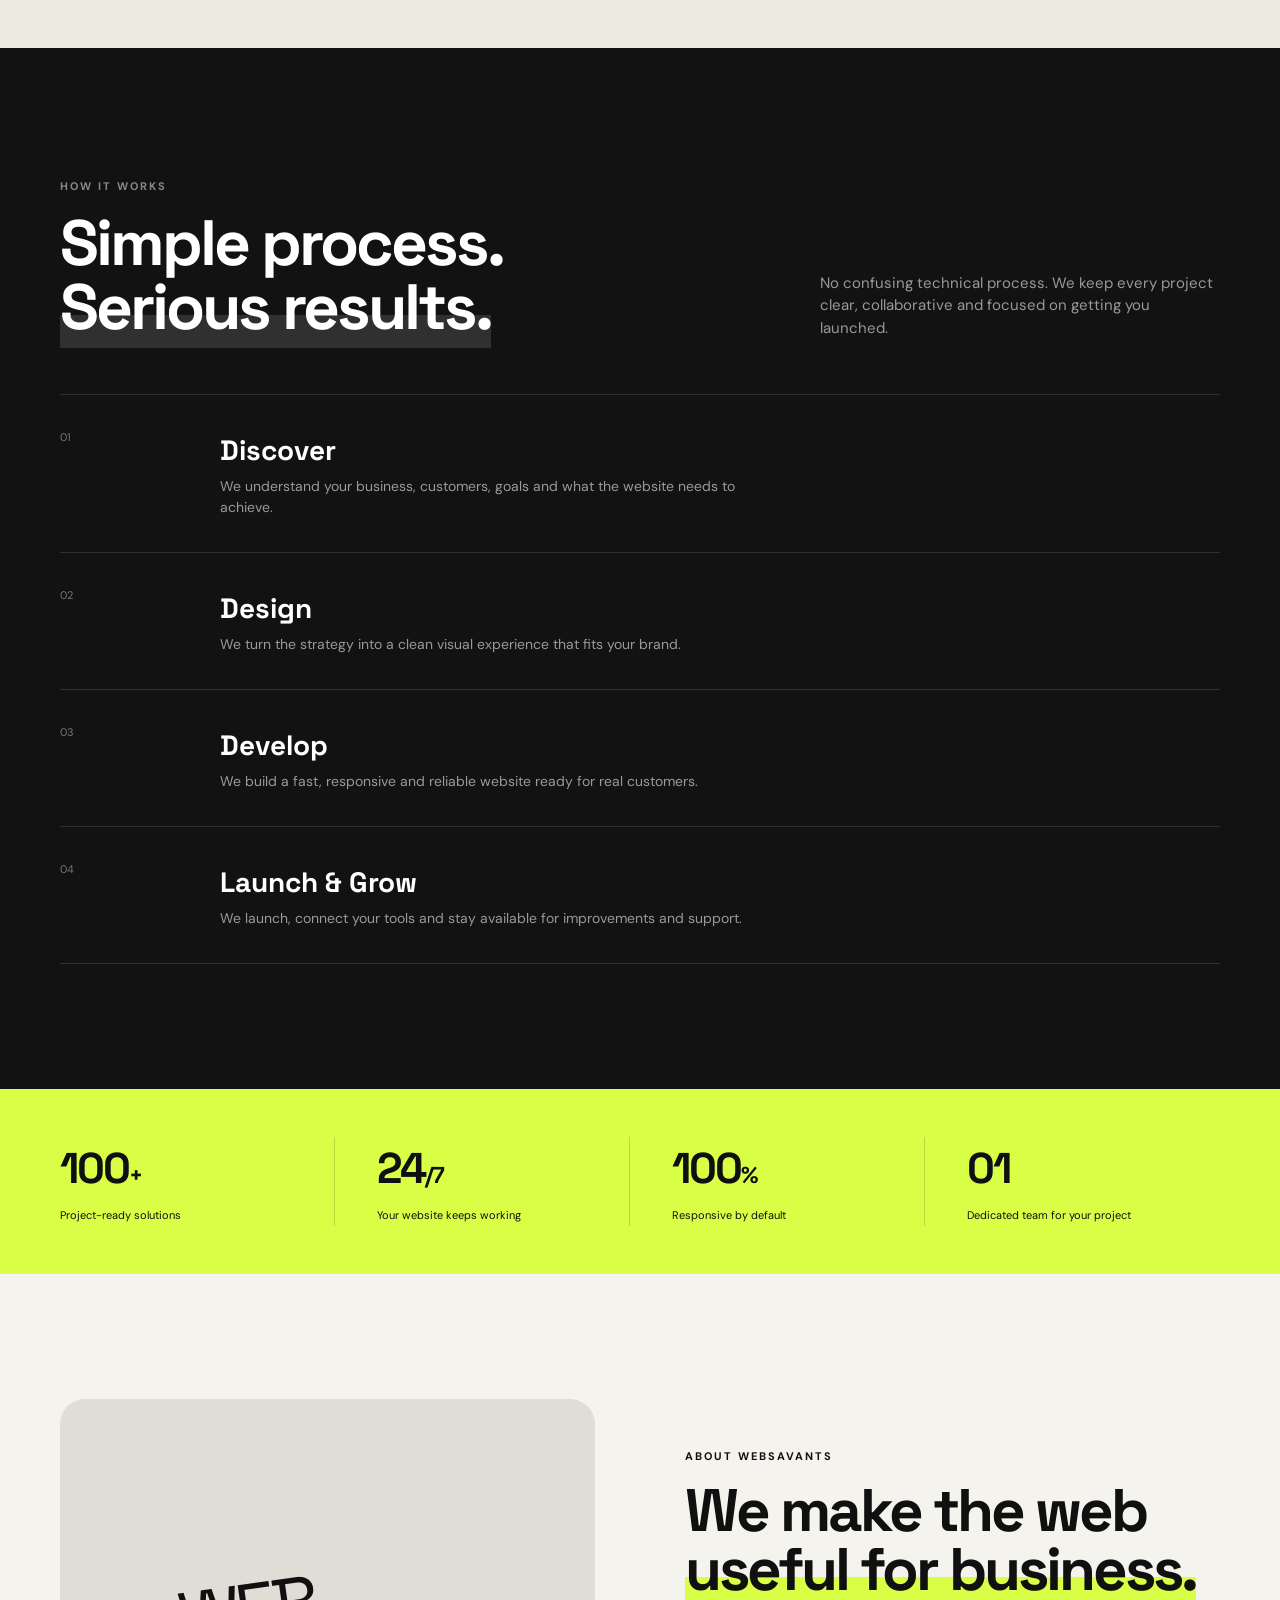
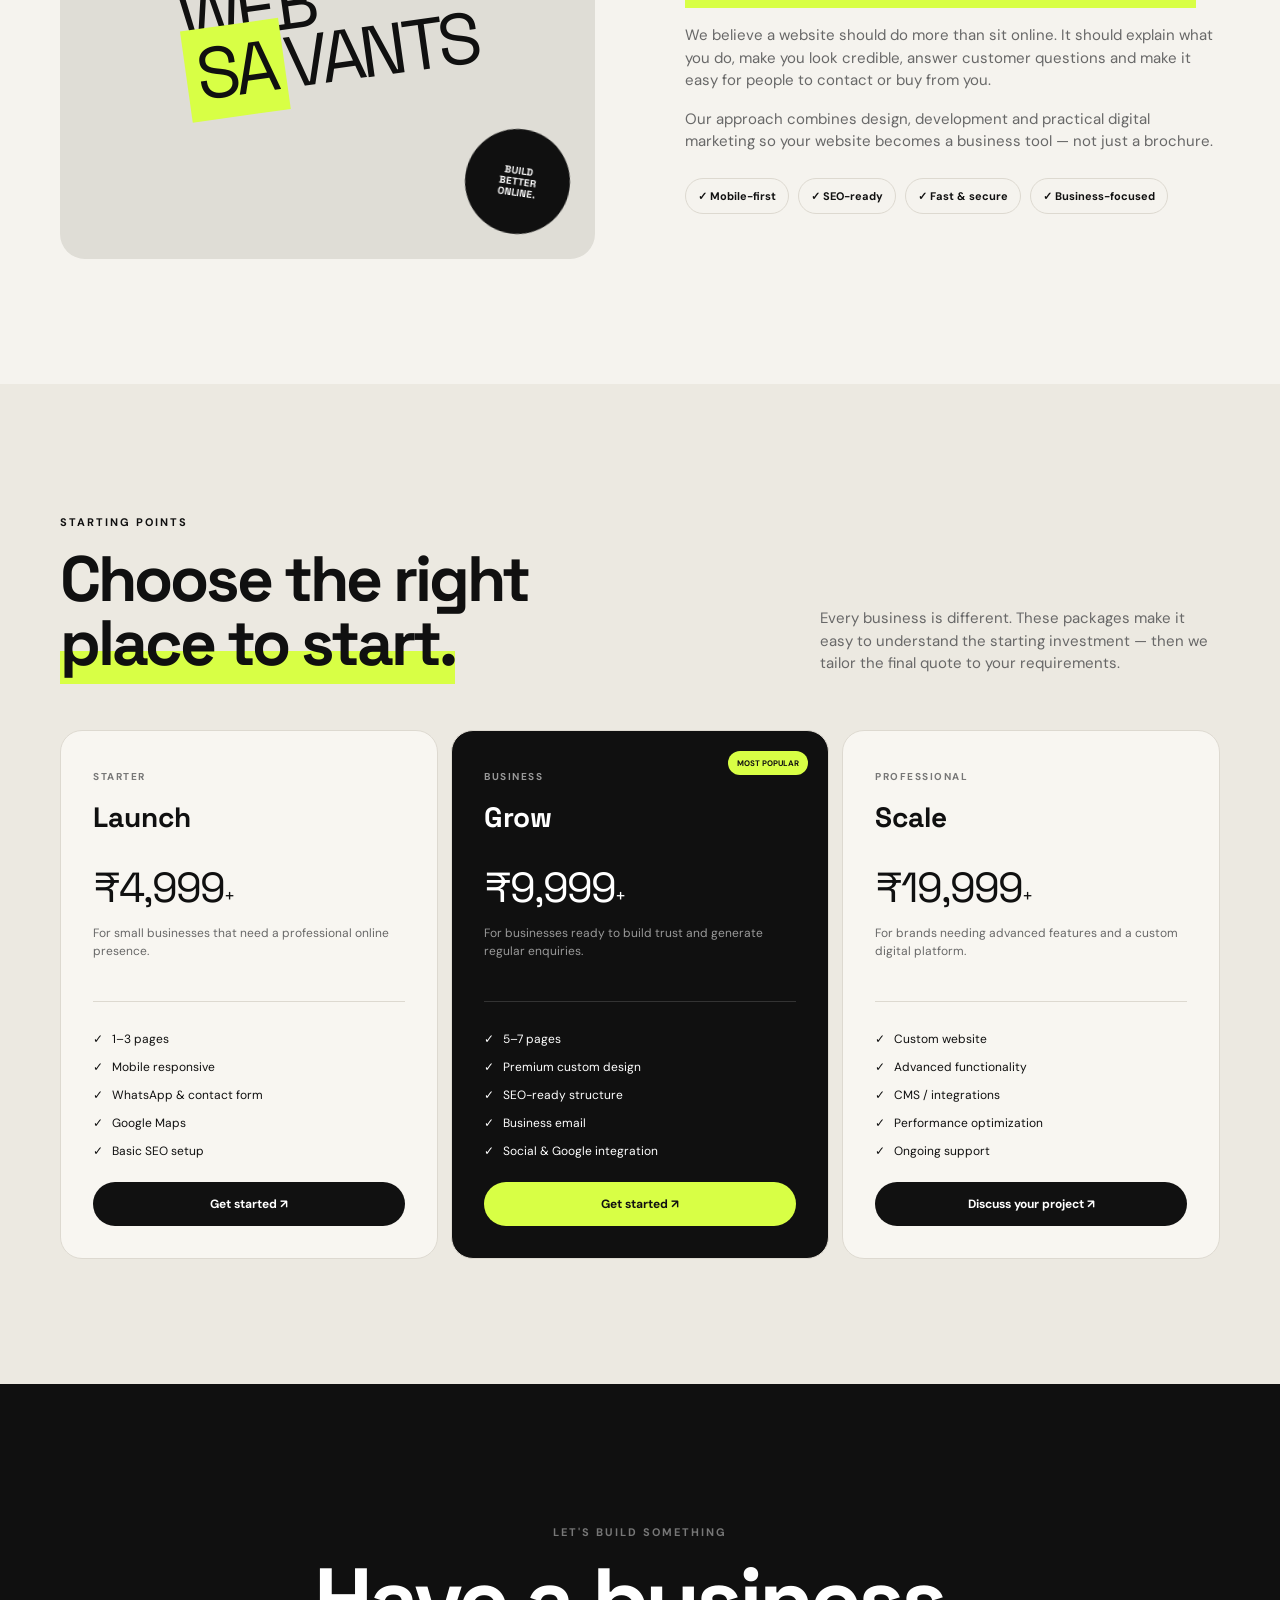
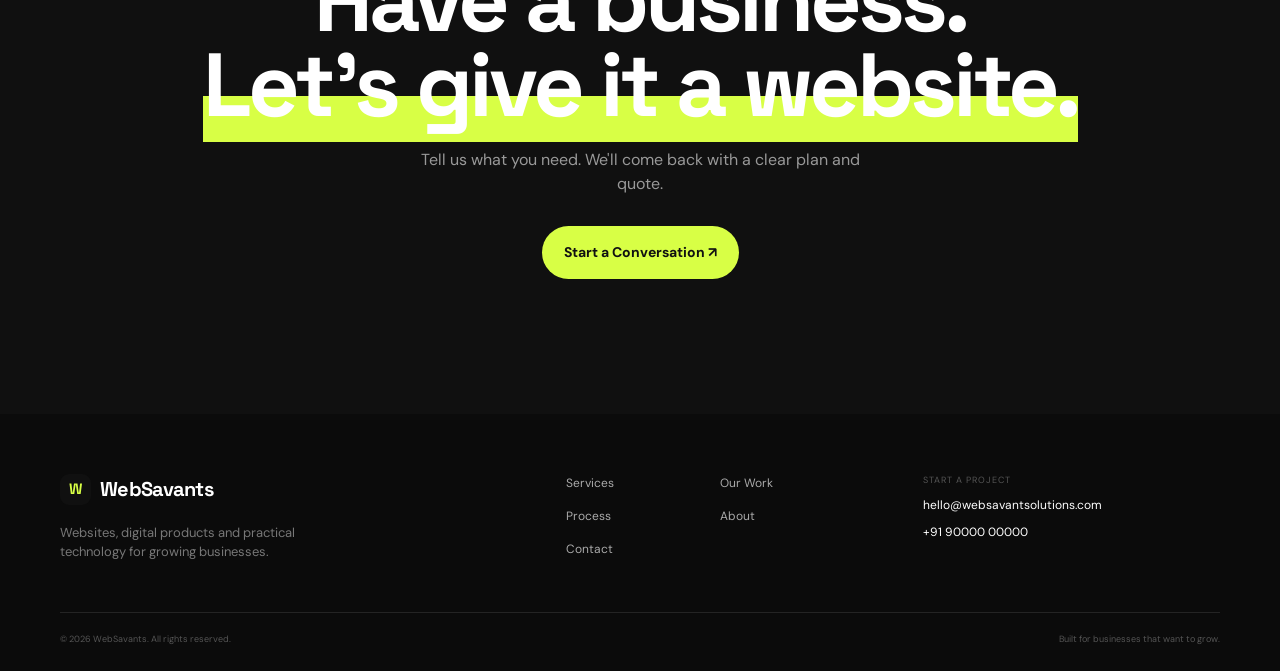
==== commit a8c1c03e: "Change the Agency Name" ====
--- a/index.html
+++ b/index.html
@@ -13,7 +13,7 @@
 <body>
   <header class="header" id="header">
     <div class="container nav">
-      <a class="logo" href="#home"><span>W</span> BeyondEdgeTech</a>
+      <a class="logo" href="#home"><span>W</span>BETech</a>
       <button class="menu-btn" aria-label="Toggle menu"><i></i><i></i><i></i></button>
       <nav class="nav-links">
         <a href="#home">Home</a>
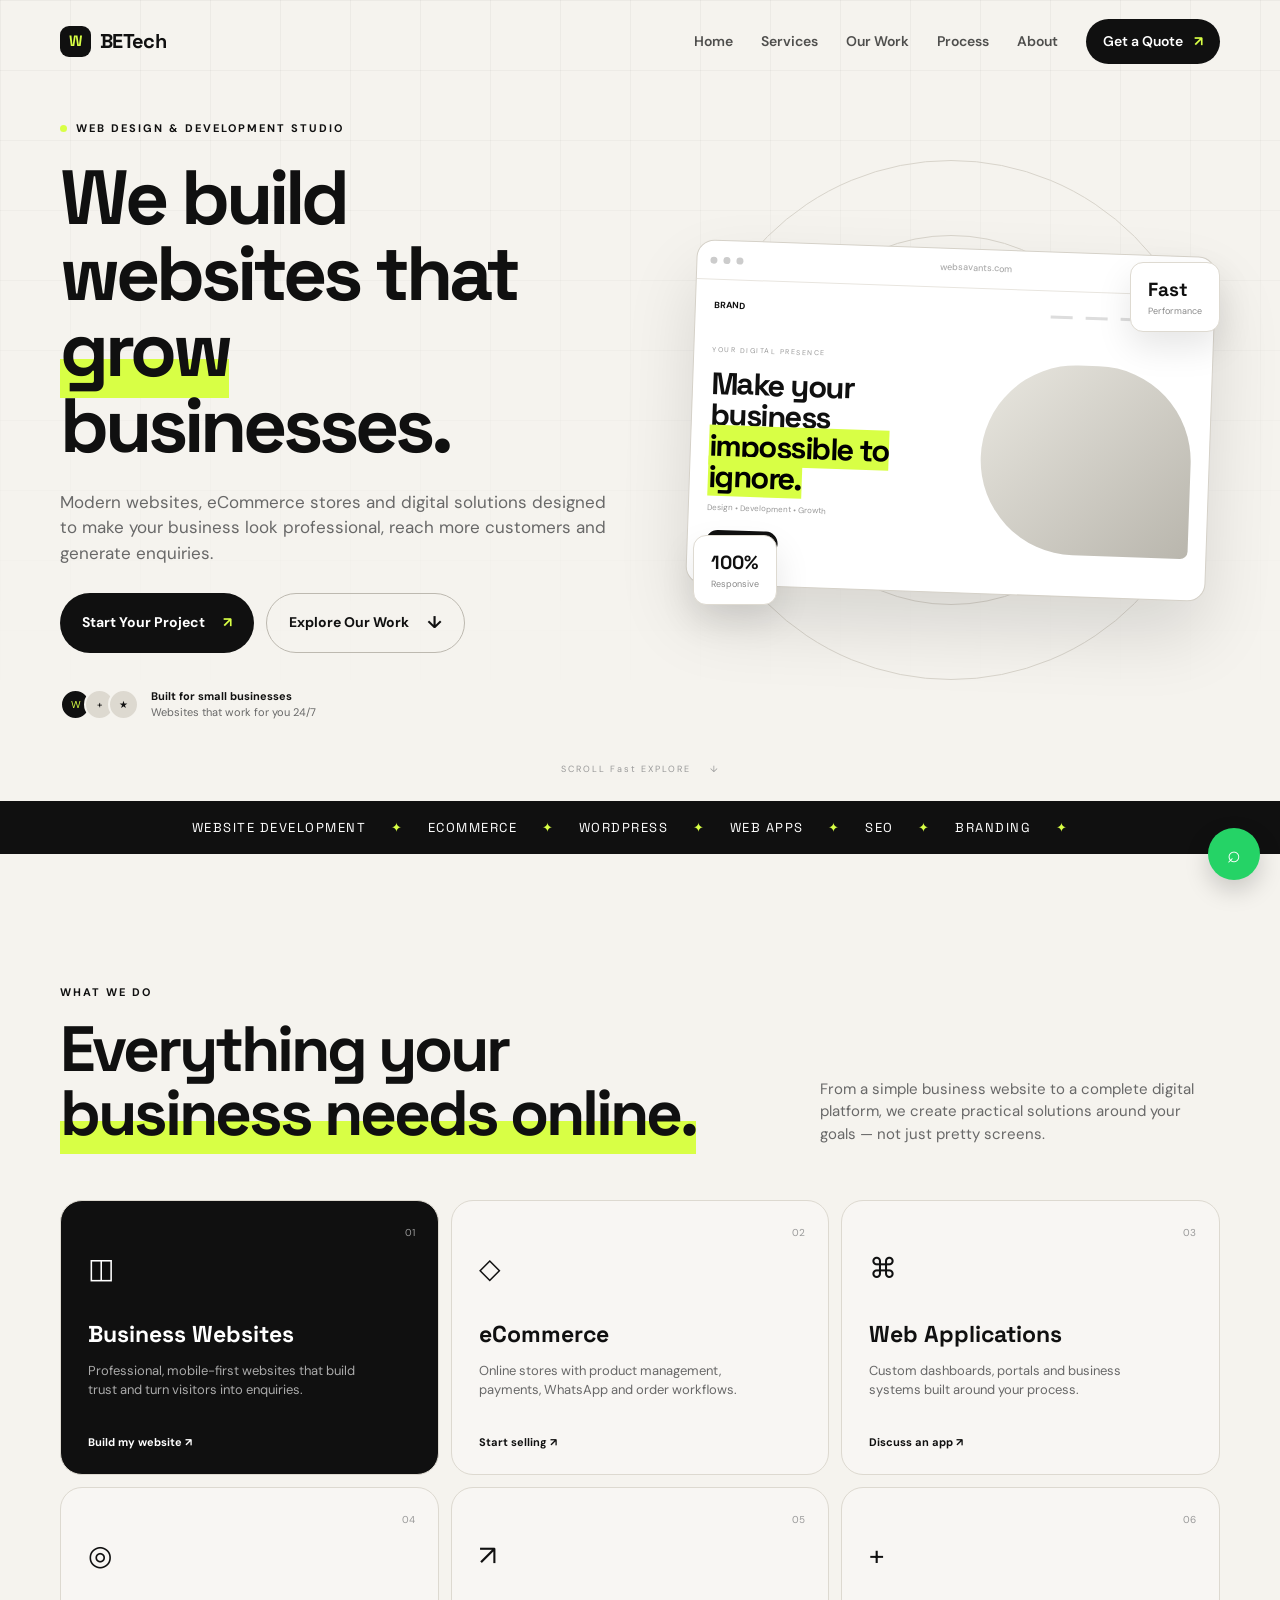
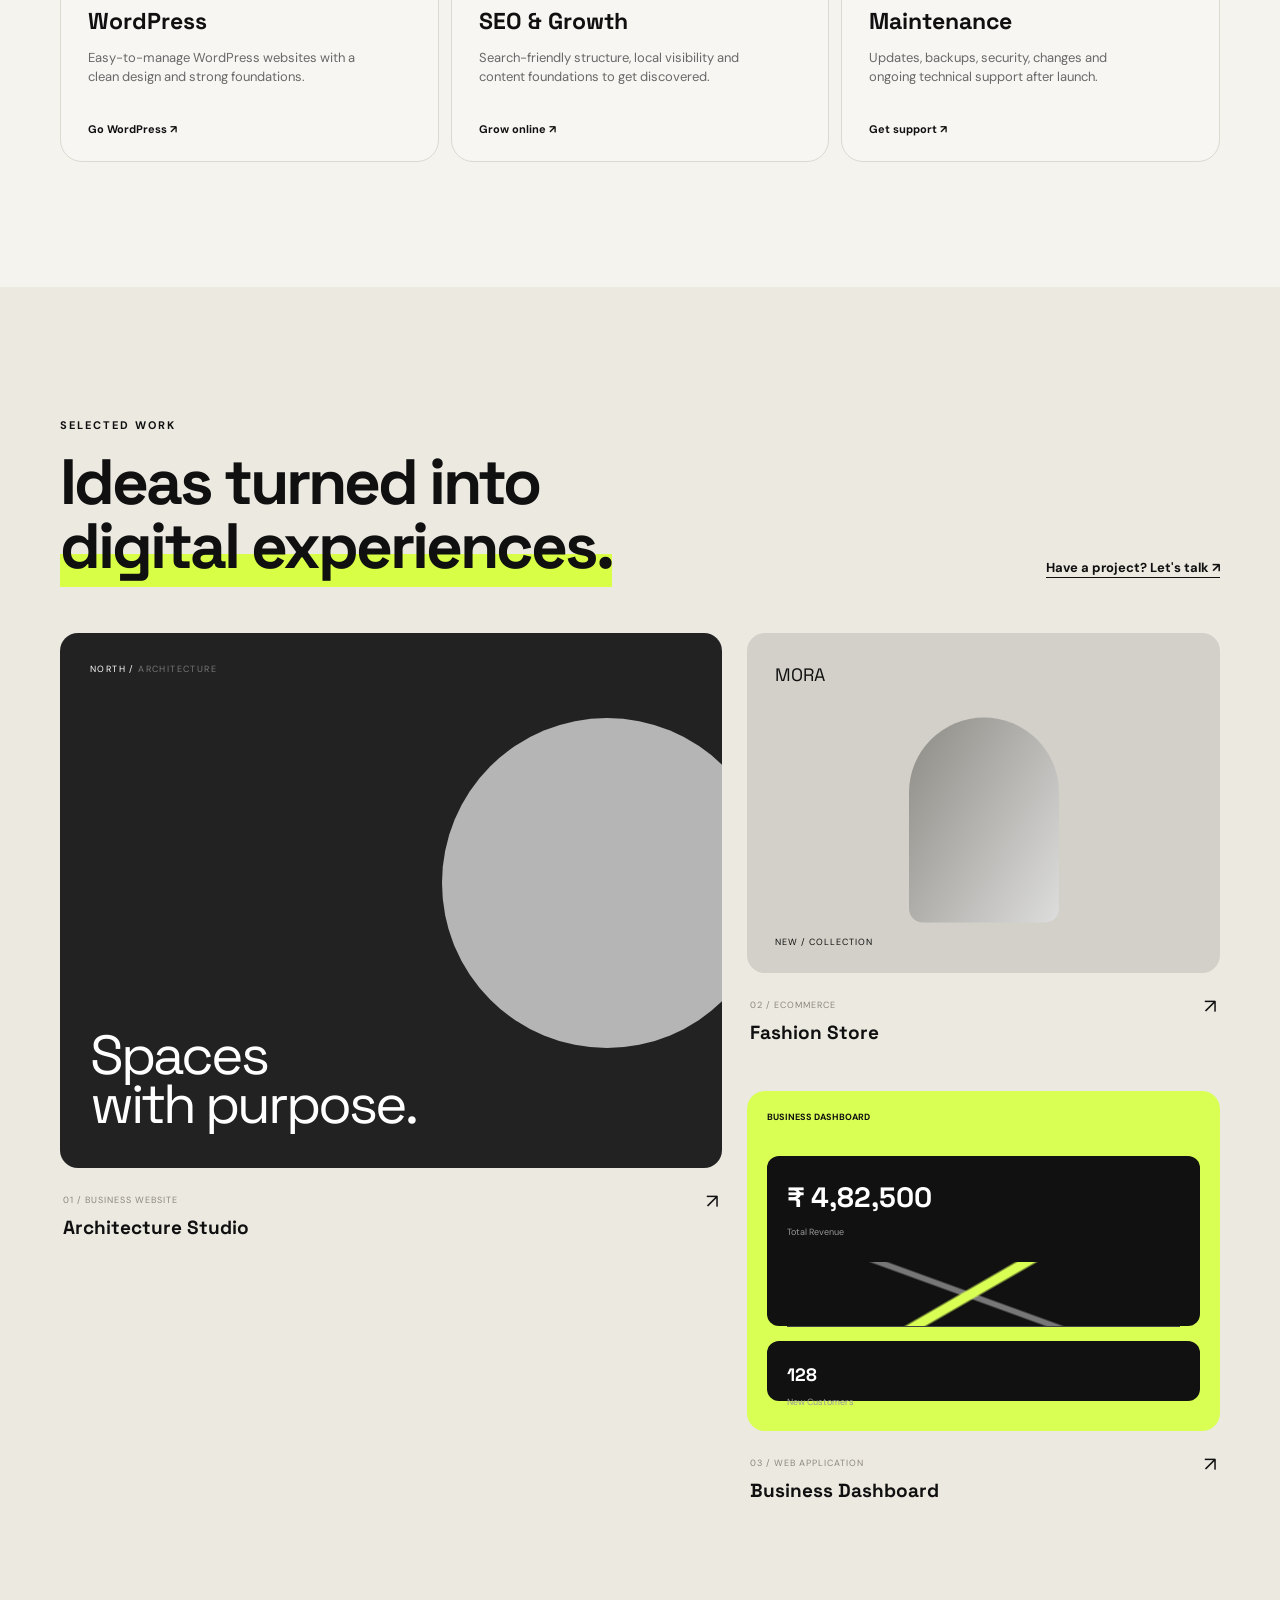
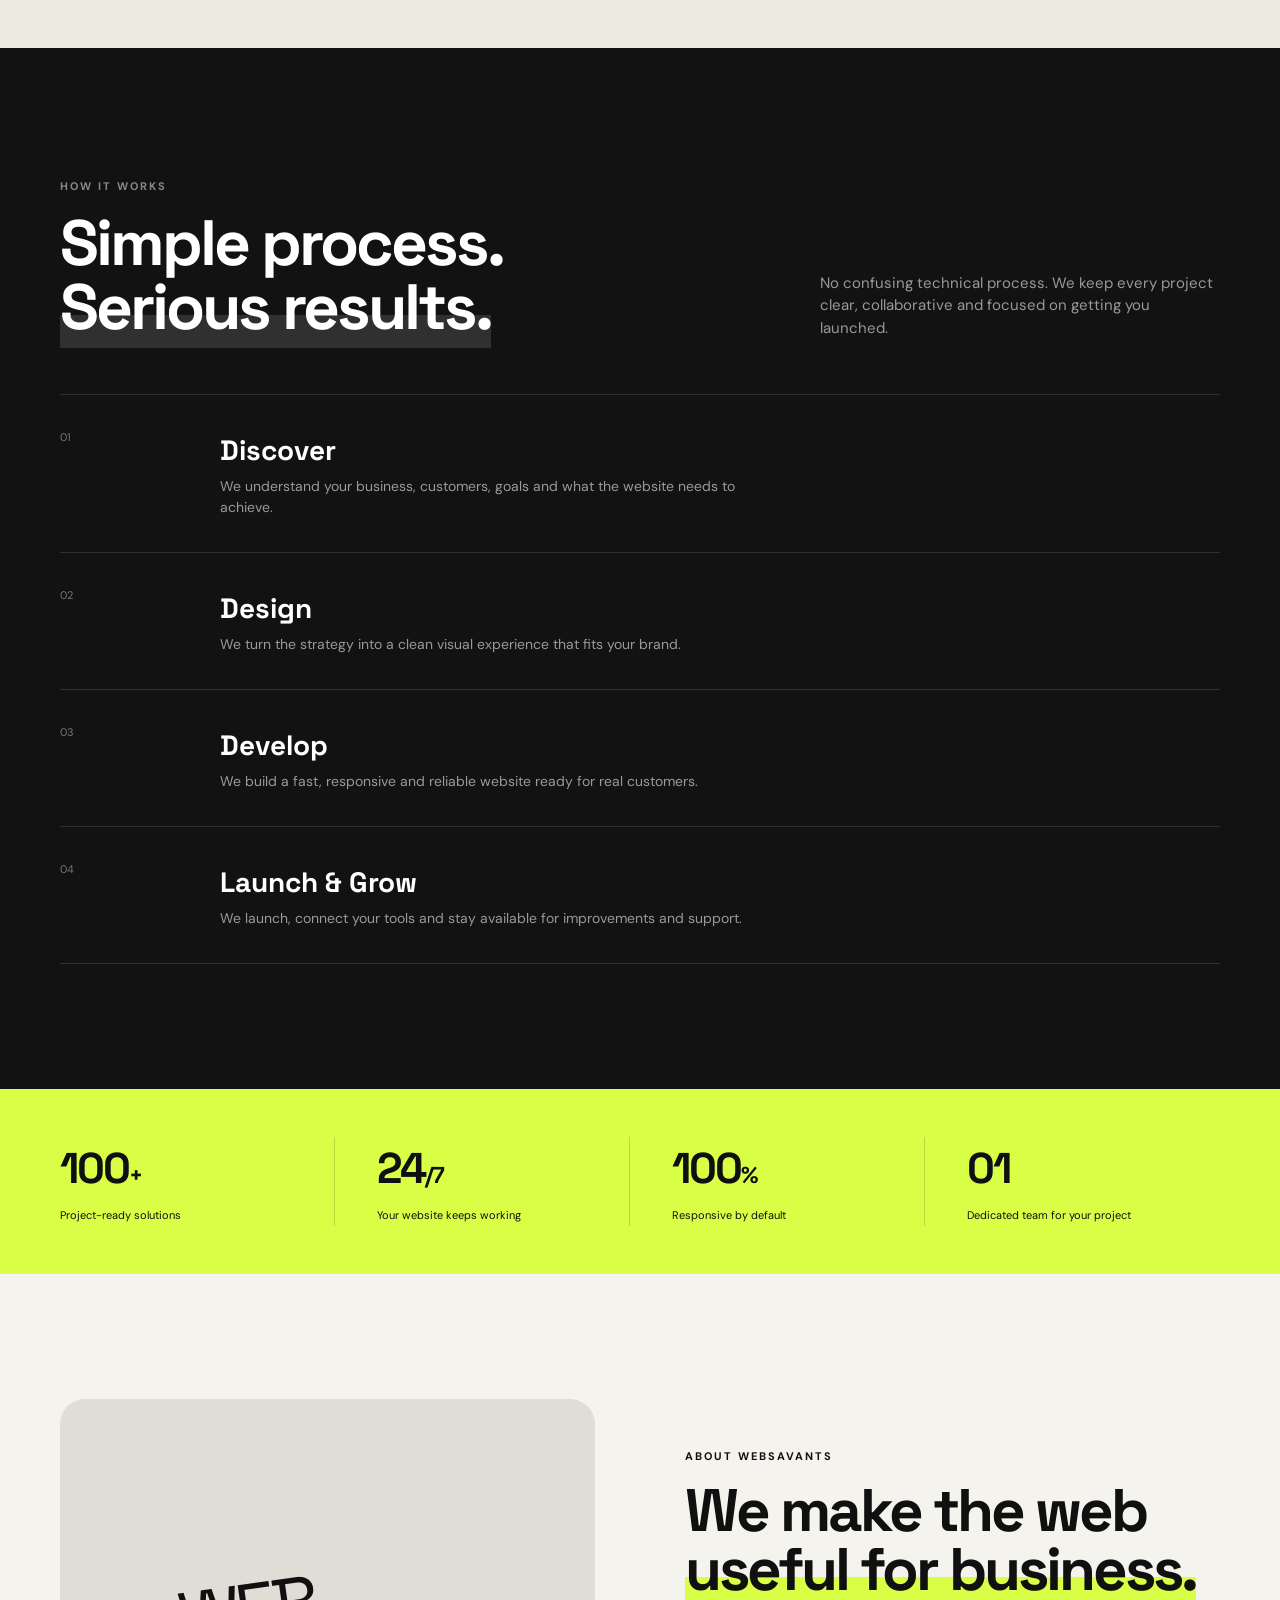
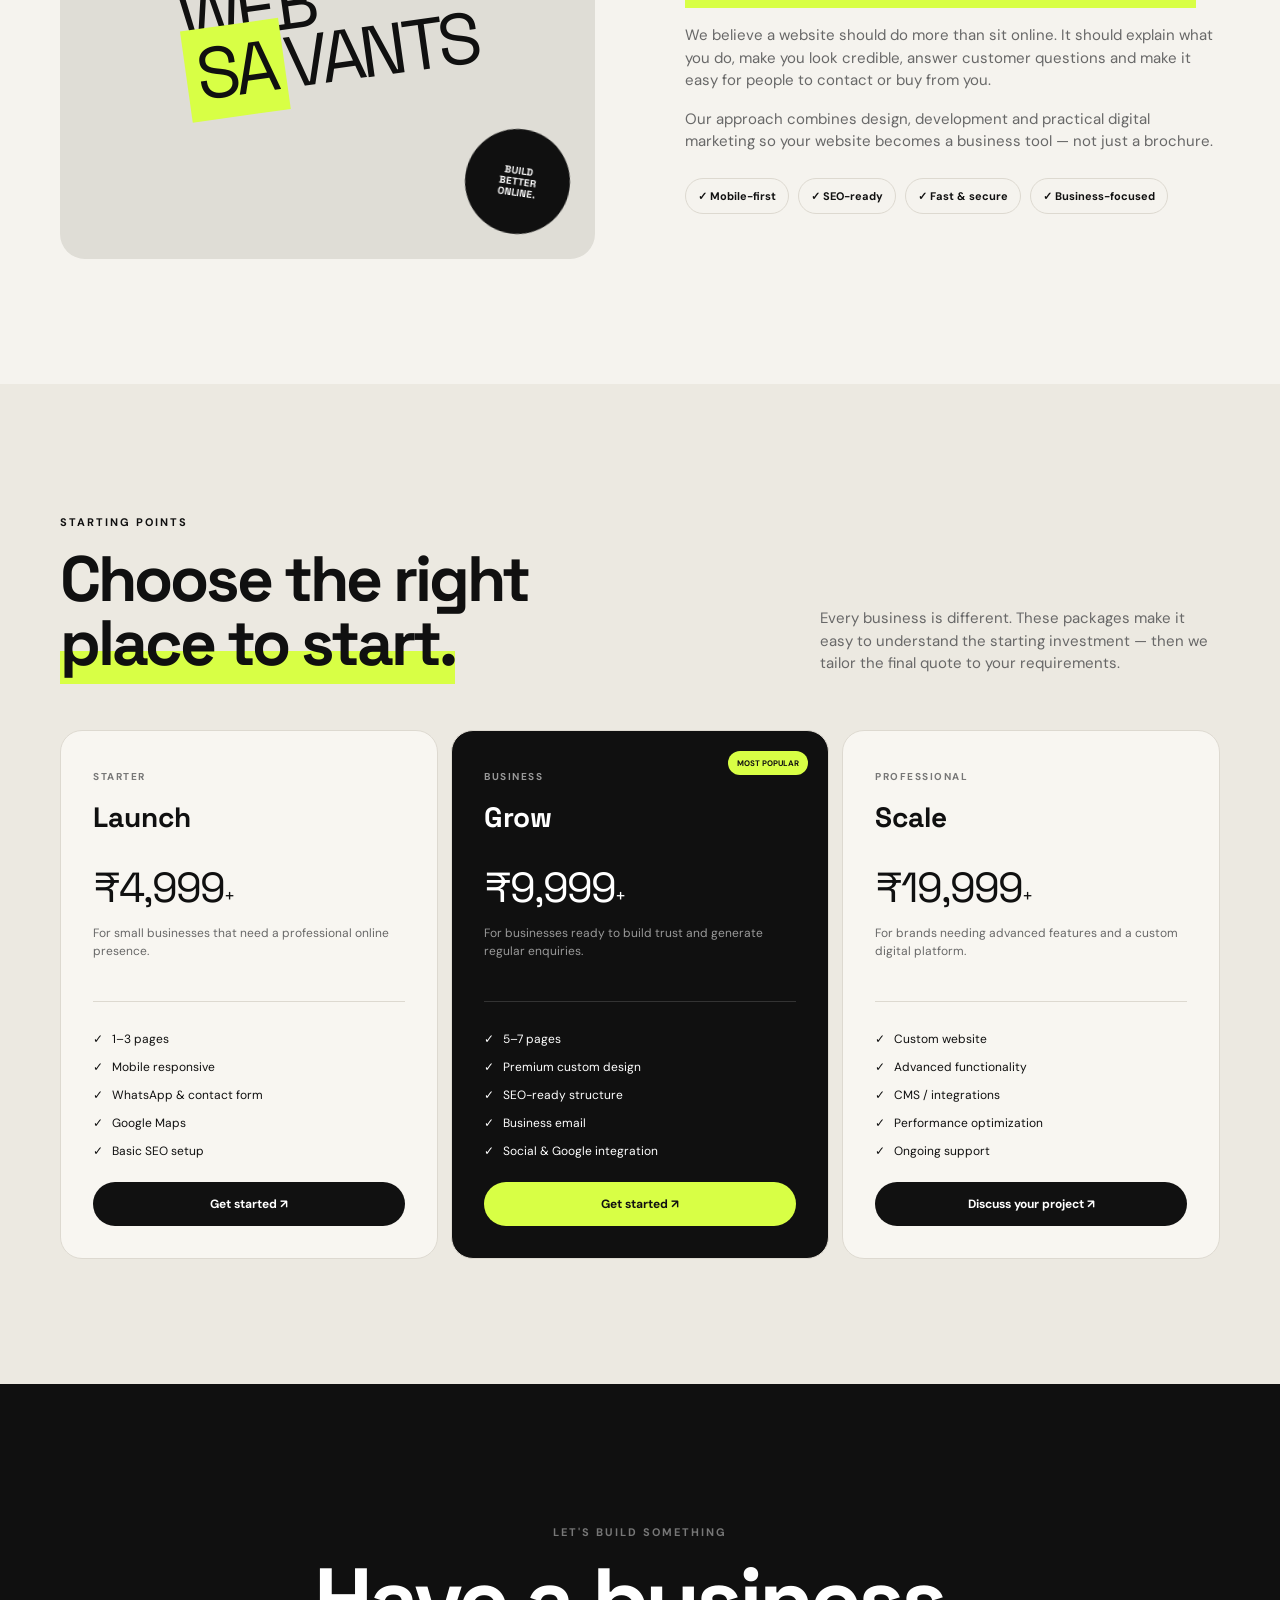
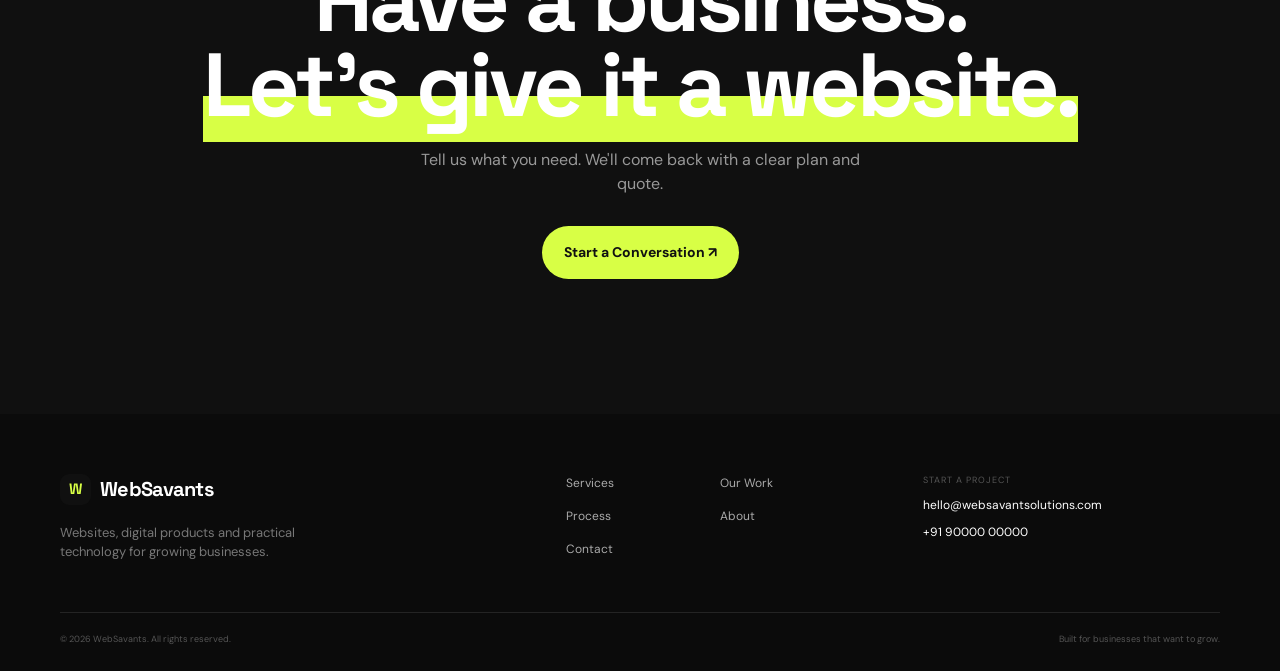
==== commit 47d7342e: "Update homepage" ====
--- a/index.html
+++ b/index.html
@@ -59,7 +59,7 @@
           <div class="float-card fc-two"><strong>100%</strong><span>Responsive</span></div>
         </div>
       </div>
-      <div class="scroll-note">SCROLL TO EXPLORE <span>↓</span></div>
+      <div class="scroll-note">SCROLL Fast EXPLORE <span>↓</span></div>
     </section>
 
     <section class="ticker"><div>WEBSITE DEVELOPMENT <span>✦</span> ECOMMERCE <span>✦</span> WORDPRESS <span>✦</span> WEB APPS <span>✦</span> SEO <span>✦</span> BRANDING <span>✦</span></div></section>
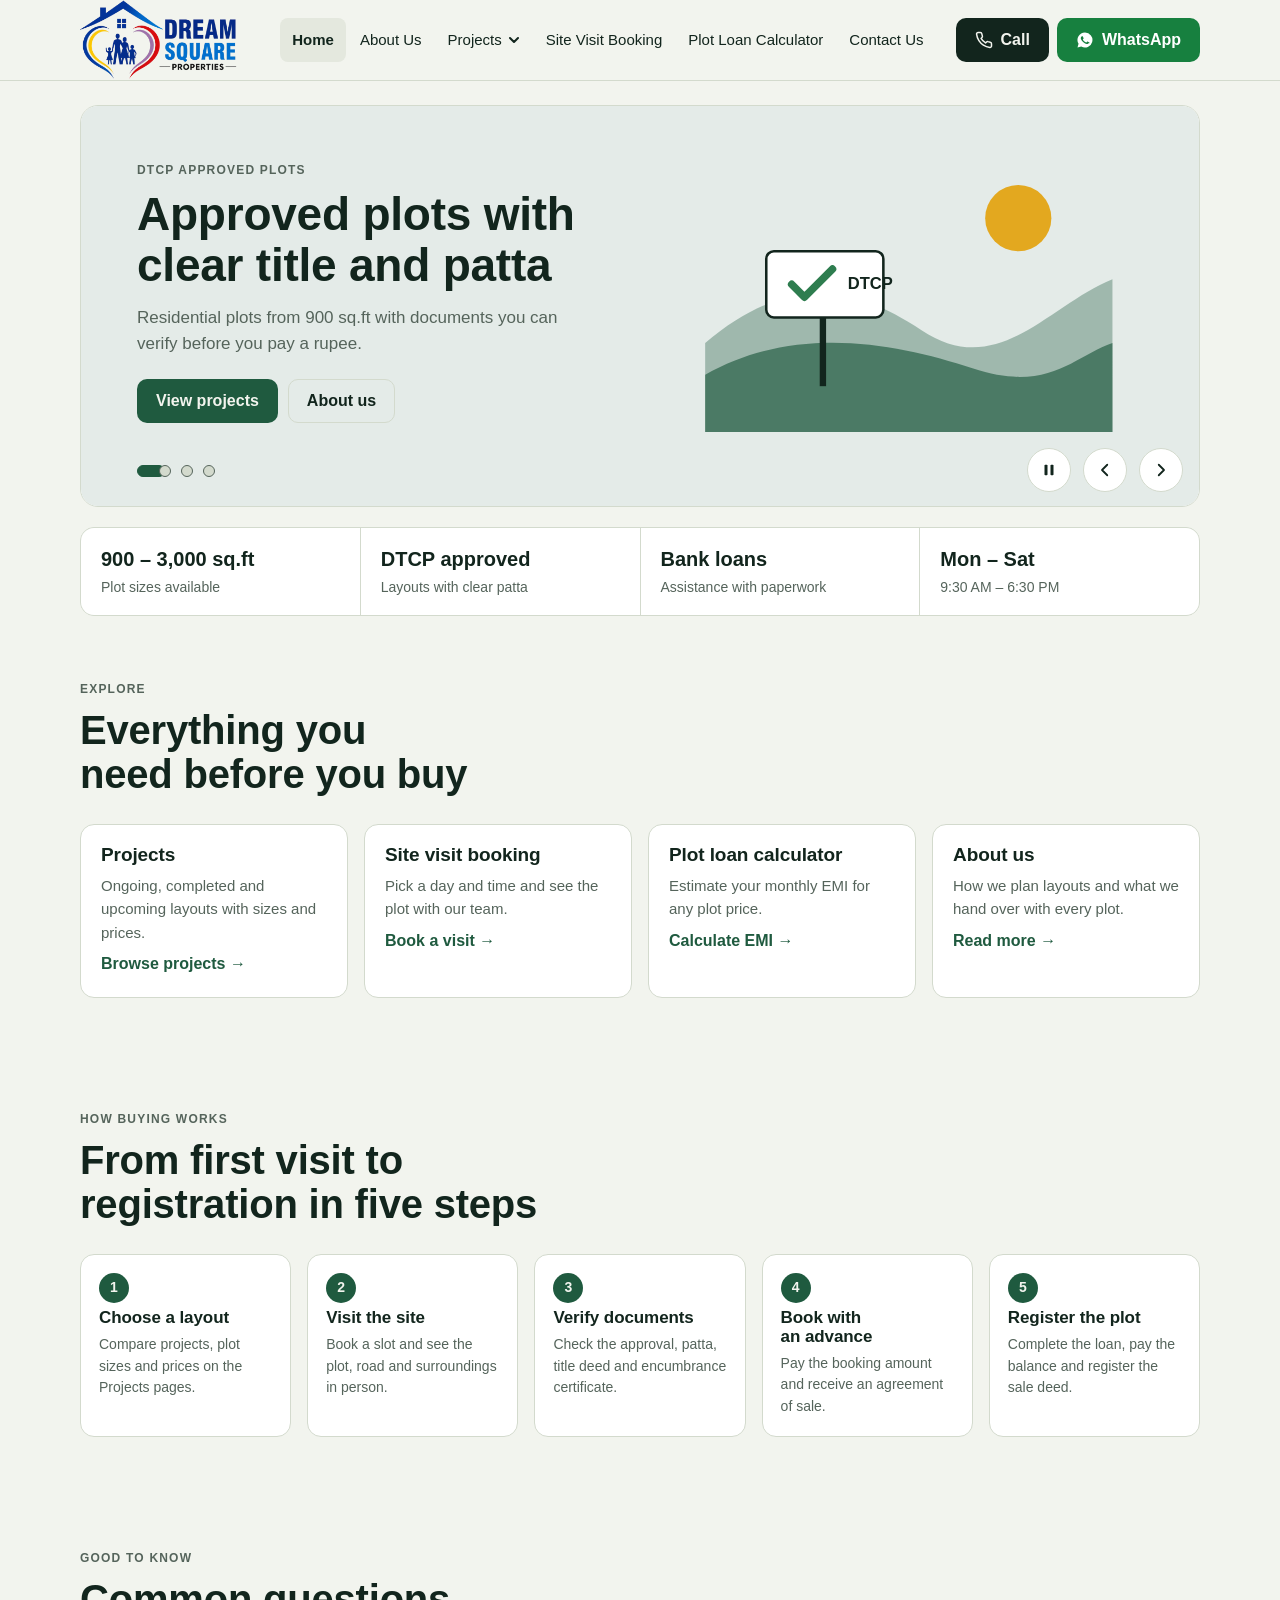
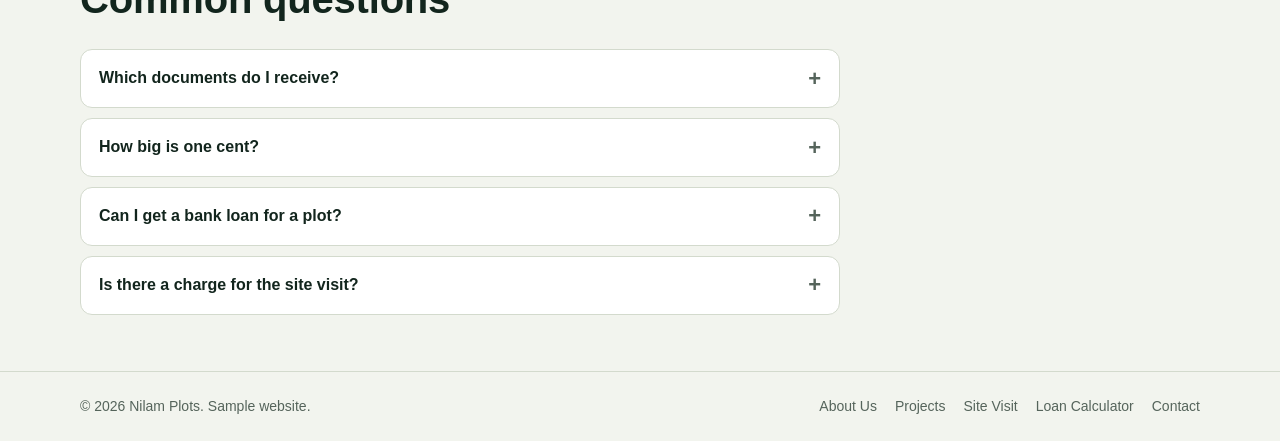
==== commit 20ed3f21: "Added new website pages, assets and style sheets" ====
--- a/index.html
+++ b/index.html
@@ -1,145 +1,189 @@
-<!DOCTYPE html>
-<html lang="en">
-<head>
-  <meta charset="UTF-8">
-  <meta name="viewport" content="width=device-width, initial-scale=1.0">
-  <meta name="description" content="WebSavants builds modern, fast and conversion-focused websites for businesses, startups and growing brands.">
-  <title>Welcome to BeyondEdgeTech — Websites That Grow Businesses</title>
-  <link rel="preconnect" href="https://fonts.googleapis.com">
-  <link rel="preconnect" href="https://fonts.gstatic.com" crossorigin>
-  <link href="https://fonts.googleapis.com/css2?family=DM+Sans:wght@400;500;600;700&family=Space+Grotesk:wght@500;600;700&display=swap" rel="stylesheet">
-  <link rel="stylesheet" href="style.css">
-</head>
-<body>
-  <header class="header" id="header">
-    <div class="container nav">
-      <a class="logo" href="#home"><span>W</span>BETech</a>
-      <button class="menu-btn" aria-label="Toggle menu"><i></i><i></i><i></i></button>
-      <nav class="nav-links">
-        <a href="#home">Home</a>
-        <a href="#services">Services</a>
-        <a href="#work">Our Work</a>
-        <a href="#process">Process</a>
-        <a href="#about">About</a>
-        <a href="#contact" class="nav-cta">Get a Quote <b>↗</b></a>
-      </nav>
+<!doctype html><html><head><meta charset=utf8><meta name=viewport content="width=device-width,initial-scale=1,viewport-fit=cover"><style>:root{color-scheme:light;box-sizing:border-box;padding-top:env(safe-area-inset-top,0px);padding-bottom:env(safe-area-inset-bottom,0px)}html{scroll-padding-top:env(safe-area-inset-top,0px)}body{margin:0;padding:0;font:14px -apple-system,BlinkMacSystemFont,sans-serif;background:#fff;color:#000}img{max-width:100%}[hidden]:not([hidden=until-found i]){display:none!important}</style></head><body>
+<title>Nilam Plots</title>
+<link rel="stylesheet" href="styles.css">
+<header class="topbar">
+  <div class="nav">
+    <a class="logo" href="index.html" aria-label="Nilam Plots home">
+      <img src="./assets/DreamSquareLogo.png" style="width:160px ; height: 80px;  ">
+    </a>
+    <ul class="menu">
+      <li><a href="index.html" aria-current="page">Home</a></li>
+      <li><a href="about.html">About Us</a></li>
+      <li>
+        <button class="dd-btn" id="dd-trigger" type="button" aria-expanded="false" aria-controls="dd-list">Projects <svg viewBox="0 0 12 12" aria-hidden="true"><path d="M2 4l4 4 4-4" fill="none" stroke="currentColor" stroke-width="2" stroke-linecap="round" stroke-linejoin="round"/></svg></button>
+        <ul class="dd" id="dd-list" hidden><li><a href="ongoing-projects.html">Ongoing Projects</a></li><li><a href="completed-projects.html">Completed Projects</a></li><li><a href="upcoming-projects.html">Upcoming Projects</a></li></ul>
+      </li>
+      <li><a href="site-visit.html">Site Visit Booking</a></li>
+      <li><a href="loan-calculator.html">Plot Loan Calculator</a></li>
+      <li><a href="contact.html">Contact Us</a></li>
+    </ul>
+    <div class="nav-actions">
+      <a class="btn btn-call" href="tel:+919876543210" aria-label="Call us"><svg viewBox="0 0 24 24" fill="none" stroke="currentColor" stroke-width="2" stroke-linecap="round" stroke-linejoin="round" aria-hidden="true"><path d="M22 16.9v3a2 2 0 0 1-2.2 2 19.8 19.8 0 0 1-8.6-3.1 19.5 19.5 0 0 1-6-6A19.8 19.8 0 0 1 2.1 4.2 2 2 0 0 1 4.1 2h3a2 2 0 0 1 2 1.7c.1 1 .4 1.9.7 2.8a2 2 0 0 1-.5 2.1L8.1 9.9a16 16 0 0 0 6 6l1.3-1.3a2 2 0 0 1 2.1-.4c.9.3 1.8.6 2.8.7a2 2 0 0 1 1.7 2Z"/></svg> Call</a>
+      <a class="btn btn-wa" href="https://wa.me/919876543210?text=Hi%2C%20I%20want%20to%20know%20about%20your%20plots" target="_blank" rel="noopener" aria-label="Chat on WhatsApp"><svg viewBox="0 0 24 24" fill="currentColor" aria-hidden="true"><path d="M12 2a10 10 0 0 0-8.6 15.1L2 22l5-1.3A10 10 0 1 0 12 2Zm5.3 14c-.2.6-1.3 1.2-1.8 1.2-.5.1-1 .2-3.3-.7-2.8-1.2-4.6-4-4.7-4.2-.1-.2-1.1-1.5-1.1-2.8s.7-2 1-2.3c.2-.3.5-.3.7-.3h.5c.2 0 .4 0 .6.5l.9 2.1c.1.2.1.4 0 .6l-.4.6-.4.4c-.1.2-.3.3-.1.6.2.3.8 1.3 1.7 2.1 1.2 1 2.1 1.3 2.4 1.5.3.1.4.1.6-.1l.8-1c.2-.3.4-.2.6-.1l2 1c.3.1.5.2.5.3.1.2.1.8-.1 1.4Z"/></svg> WhatsApp</a>
+      <button class="burger" id="burger" type="button" aria-expanded="false" aria-controls="mobile-panel" aria-label="Open menu">
+        <svg viewBox="0 0 24 24" fill="none" stroke="currentColor" stroke-width="2.2" stroke-linecap="round" aria-hidden="true"><path d="M4 7h16M4 12h16M4 17h16"/></svg>
+      </button>
     </div>
-  </header>
+  </div>
+  <nav class="mobile-panel" id="mobile-panel" aria-label="Mobile" hidden>
+    <ul>
+      <li><a href="index.html" aria-current="page">Home</a></li>
+      <li><a href="about.html">About Us</a></li>
+      <li>
+        <button class="dd-btn" id="m-dd-trigger" type="button" aria-expanded="false" aria-controls="m-sub">Projects <svg viewBox="0 0 12 12" aria-hidden="true"><path d="M2 4l4 4 4-4" fill="none" stroke="currentColor" stroke-width="2" stroke-linecap="round" stroke-linejoin="round"/></svg></button>
+        <ul class="sub" id="m-sub" hidden><li><a href="ongoing-projects.html">Ongoing Projects</a></li><li><a href="completed-projects.html">Completed Projects</a></li><li><a href="upcoming-projects.html">Upcoming Projects</a></li></ul>
+      </li>
+      <li><a href="site-visit.html">Site Visit Booking</a></li>
+      <li><a href="loan-calculator.html">Plot Loan Calculator</a></li>
+      <li><a href="contact.html">Contact Us</a></li>
+    </ul>
+  </nav>
+</header>
+<main>
+<section class="hero" aria-label="Highlights">
+  <div class="wrap">
+    <div class="carousel" role="region" aria-roledescription="carousel" aria-label="Nilam Plots highlights" id="carousel">
+      <div class="slides" id="slides" tabindex="0">
+          <div class="slide s1" role="group" aria-roledescription="slide" aria-label="1 of 4">
+            <div>
+              <p class="eyebrow">DTCP approved plots</p>
+              <h1>Approved plots with clear title and patta</h1>
+              <p class="lead">Residential plots from 900 sq.ft with documents you can verify before you pay a rupee.</p>
+              <div class="slide-cta"><a class="btn btn-primary" href="ongoing-projects.html">View projects</a><a class="btn btn-ghost" href="about.html">About us</a></div>
+            </div>
+            <div class="slide-art"><svg viewBox="0 0 320 220" role="img" aria-label="Green hills with an approved-plot signboard">
+  <circle cx="246" cy="52" r="26" fill="var(--stake)"/>
+  <path d="M0 150 C60 100 110 100 170 140 S270 120 320 100 V220 H0Z" fill="var(--green)" opacity=".35"/>
+  <path d="M0 175 C70 135 150 150 210 170 S290 160 320 150 V220 H0Z" fill="var(--green)" opacity=".65"/>
+  <rect x="90" y="108" width="5" height="76" fill="var(--ink)"/>
+  <rect x="48" y="78" width="92" height="52" rx="6" fill="var(--surface)" stroke="var(--ink)" stroke-width="2"/>
+  <path d="M68 104l10 10 22-22" fill="none" stroke="var(--avail)" stroke-width="6" stroke-linecap="round" stroke-linejoin="round"/>
+  <text x="112" y="108" font-size="13" font-weight="700" fill="var(--ink)">DTCP</text>
+</svg></div>
+          </div>
+          <div class="slide s2" role="group" aria-roledescription="slide" aria-label="2 of 4">
+            <div>
+              <p class="eyebrow">Ready infrastructure</p>
+              <h2>Roads, water and power already in place</h2>
+              <p class="lead">Laid roads, storm drains, water lines and street lights are completed before handover.</p>
+              <div class="slide-cta"><a class="btn btn-primary" href="about.html">See what is included</a></div>
+            </div>
+            <div class="slide-art"><svg viewBox="0 0 320 220" role="img" aria-label="A paved road with street lights">
+  <rect x="0" y="0" width="320" height="120" fill="var(--stake)" opacity=".18"/>
+  <rect x="0" y="120" width="320" height="100" fill="var(--green)" opacity=".4"/>
+  <path d="M130 120 H190 L290 220 H30Z" fill="var(--ink)" opacity=".82"/>
+  <path d="M160 126 V140 M160 150 V170 M160 182 V212" stroke="var(--surface)" stroke-width="4" stroke-linecap="round"/>
+  <rect x="66" y="58" width="4" height="102" fill="var(--ink)"/>
+  <path d="M68 60 h30" stroke="var(--ink)" stroke-width="4" stroke-linecap="round"/>
+  <circle cx="98" cy="66" r="7" fill="var(--stake)"/>
+  <rect x="250" y="58" width="4" height="102" fill="var(--ink)"/>
+  <path d="M252 60 h-30" stroke="var(--ink)" stroke-width="4" stroke-linecap="round"/>
+  <circle cx="222" cy="66" r="7" fill="var(--stake)"/>
+  <path d="M160 24c-10 14-16 22-16 30a16 16 0 0 0 32 0c0-8-6-16-16-30Z" fill="var(--green)"/>
+</svg></div>
+          </div>
+          <div class="slide s3" role="group" aria-roledescription="slide" aria-label="3 of 4">
+            <div>
+              <p class="eyebrow">Plot loan assistance</p>
+              <h2>Easy bank loans for your plot</h2>
+              <p class="lead">We help with the paperwork. Check your monthly EMI in seconds before you decide.</p>
+              <div class="slide-cta"><a class="btn btn-primary" href="loan-calculator.html">Calculate EMI</a></div>
+            </div>
+            <div class="slide-art"><svg viewBox="0 0 320 220" role="img" aria-label="A house with coins">
+  <rect x="0" y="176" width="320" height="44" fill="var(--green)" opacity=".4"/>
+  <path d="M64 96 160 28l96 68" fill="var(--surface)" stroke="var(--ink)" stroke-width="4" stroke-linejoin="round"/>
+  <rect x="84" y="96" width="152" height="82" fill="var(--surface)" stroke="var(--ink)" stroke-width="4"/>
+  <rect x="146" y="124" width="28" height="54" fill="var(--green)"/>
+  <rect x="98" y="114" width="30" height="26" rx="3" fill="var(--stake)" opacity=".8"/>
+  <rect x="192" y="114" width="30" height="26" rx="3" fill="var(--stake)" opacity=".8"/>
+  <circle cx="262" cy="150" r="26" fill="var(--stake)" stroke="var(--ink)" stroke-width="3"/>
+  <text x="262" y="159" text-anchor="middle" font-size="26" font-weight="700" fill="var(--stake-ink)">₹</text>
+</svg></div>
+          </div>
+          <div class="slide s4" role="group" aria-roledescription="slide" aria-label="4 of 4">
+            <div>
+              <p class="eyebrow">Site visit</p>
+              <h2>Visit the site this week</h2>
+              <p class="lead">Pick a day and a time slot. Our team shows you the boundary stones, road width and plot facing on site.</p>
+              <div class="slide-cta"><a class="btn btn-stake" href="site-visit.html">Book a site visit</a><a class="btn btn-ghost" href="contact.html">Contact us</a></div>
+            </div>
+            <div class="slide-art"><svg viewBox="0 0 320 220" role="img" aria-label="A calendar with a location pin">
+  <rect x="0" y="176" width="320" height="44" fill="var(--green)" opacity=".4"/>
+  <rect x="70" y="60" width="180" height="130" rx="12" fill="var(--surface)" stroke="var(--ink)" stroke-width="3"/>
+  <path d="M70 72a12 12 0 0 1 12-12h156a12 12 0 0 1 12 12v22H70Z" fill="var(--green)"/>
+  <rect x="104" y="48" width="6" height="22" rx="3" fill="var(--ink)"/>
+  <rect x="210" y="48" width="6" height="22" rx="3" fill="var(--ink)"/>
+  <g fill="var(--muted)" opacity=".55">
+    <circle cx="104" cy="118" r="5"/><circle cx="136" cy="118" r="5"/><circle cx="168" cy="118" r="5"/><circle cx="200" cy="118" r="5"/><circle cx="232" cy="118" r="5"/>
+    <circle cx="104" cy="148" r="5"/><circle cx="136" cy="148" r="5"/><circle cx="200" cy="148" r="5"/><circle cx="232" cy="148" r="5"/>
+  </g>
+  <circle cx="168" cy="148" r="12" fill="var(--stake)" stroke="var(--ink)" stroke-width="2.5"/>
+  <path d="M268 20c-14 0-24 10-24 23 0 17 24 38 24 38s24-21 24-38c0-13-10-23-24-23Z" fill="var(--ink)"/>
+  <circle cx="268" cy="43" r="8" fill="var(--surface)"/>
+</svg></div>
+          </div>
+      </div>
+      <div class="car-ui">
+        <div class="dots" id="dots"><button class="dot" type="button" aria-label="Go to slide 1" aria-current="true"></button><button class="dot" type="button" aria-label="Go to slide 2" aria-current="false"></button><button class="dot" type="button" aria-label="Go to slide 3" aria-current="false"></button><button class="dot" type="button" aria-label="Go to slide 4" aria-current="false"></button></div>
+        <button class="car-btn" id="car-pause" type="button" aria-label="Pause slideshow"><svg viewBox="0 0 24 24" fill="currentColor" aria-hidden="true" id="pause-ic"><rect x="6" y="5" width="4" height="14" rx="1"/><rect x="14" y="5" width="4" height="14" rx="1"/></svg></button>
+        <button class="car-btn" id="car-prev" type="button" aria-label="Previous slide"><svg viewBox="0 0 24 24" fill="none" stroke="currentColor" stroke-width="2.4" stroke-linecap="round" stroke-linejoin="round" aria-hidden="true"><path d="m15 5-7 7 7 7"/></svg></button>
+        <button class="car-btn" id="car-next" type="button" aria-label="Next slide"><svg viewBox="0 0 24 24" fill="none" stroke="currentColor" stroke-width="2.4" stroke-linecap="round" stroke-linejoin="round" aria-hidden="true"><path d="m9 5 7 7-7 7"/></svg></button>
+      </div>
+    </div>
+    <p id="car-live" aria-live="polite" style="position:absolute;width:1px;height:1px;overflow:hidden;clip:rect(0 0 0 0)"></p>
+    <div class="stats">
+      <div class="stat"><b>900 – 3,000 sq.ft</b><span>Plot sizes available</span></div>
+      <div class="stat"><b>DTCP approved</b><span>Layouts with clear patta</span></div>
+      <div class="stat"><b>Bank loans</b><span>Assistance with paperwork</span></div>
+      <div class="stat"><b>Mon – Sat</b><span>9:30 AM – 6:30 PM</span></div>
+    </div>
+  </div>
+</section>
 
-  <main>
-    <section class="hero" id="home">
-      <div class="hero-grid"></div>
-      <div class="container hero-inner">
-        <div class="hero-copy reveal">
-          <div class="eyebrow"><span></span> WEB DESIGN & DEVELOPMENT STUDIO</div>
-          <h1>We build websites that <em>grow</em> businesses.</h1>
-          <p>Modern websites, eCommerce stores and digital solutions designed to make your business look professional, reach more customers and generate enquiries.</p>
-          <div class="hero-actions">
-            <a class="btn btn-primary" href="#contact">Start Your Project <span>↗</span></a>
-            <a class="btn btn-ghost" href="#work">Explore Our Work <span>↓</span></a>
-          </div>
-          <div class="mini-trust">
-            <div class="avatars"><span>W</span><span>+</span><span>★</span></div>
-            <div><strong>Built for small businesses</strong><small>Websites that work for you 24/7</small></div>
-          </div>
-        </div>
-        <div class="hero-visual reveal">
-          <div class="orbit orbit-a"></div><div class="orbit orbit-b"></div>
-          <div class="browser-card">
-            <div class="browser-top"><span></span><span></span><span></span><b>websavants.com</b></div>
-            <div class="browser-body">
-              <div class="mock-nav"><strong>BRAND</strong><i></i><i></i><i></i><button></button></div>
-              <div class="mock-content">
-                <div><small>YOUR DIGITAL PRESENCE</small><h3>Make your business<br><mark>impossible to ignore.</mark></h3><p>Design • Development • Growth</p><button></button></div>
-                <div class="mock-shape"></div>
-              </div>
-            </div>
-          </div>
-          <div class="float-card fc-one"><strong>Fast</strong><span>Performance</span></div>
-          <div class="float-card fc-two"><strong>100%</strong><span>Responsive</span></div>
-        </div>
-      </div>
-      <div class="scroll-note">SCROLL Fast EXPLORE <span>↓</span></div>
-    </section>
+<section>
+  <div class="wrap">
+    <div class="sec-head"><p class="eyebrow">Explore</p><h2>Everything you need before you buy</h2></div>
+    <div class="link-cards">
+      <a class="link-card" href="ongoing-projects.html"><h3>Projects</h3><p>Ongoing, completed and upcoming layouts with sizes and prices.</p><span class="go">Browse projects →</span></a>
+      <a class="link-card" href="site-visit.html"><h3>Site visit booking</h3><p>Pick a day and time and see the plot with our team.</p><span class="go">Book a visit →</span></a>
+      <a class="link-card" href="loan-calculator.html"><h3>Plot loan calculator</h3><p>Estimate your monthly EMI for any plot price.</p><span class="go">Calculate EMI →</span></a>
+      <a class="link-card" href="about.html"><h3>About us</h3><p>How we plan layouts and what we hand over with every plot.</p><span class="go">Read more →</span></a>
+    </div>
+  </div>
+</section>
 
-    <section class="ticker"><div>WEBSITE DEVELOPMENT <span>✦</span> ECOMMERCE <span>✦</span> WORDPRESS <span>✦</span> WEB APPS <span>✦</span> SEO <span>✦</span> BRANDING <span>✦</span></div></section>
+<section>
+  <div class="wrap">
+    <div class="sec-head"><p class="eyebrow">How buying works</p><h2>From first visit to registration in five steps</h2></div>
+    <ol class="steps">
+      <li><h3>Choose a layout</h3><p>Compare projects, plot sizes and prices on the Projects pages.</p></li>
+      <li><h3>Visit the site</h3><p>Book a slot and see the plot, road and surroundings in person.</p></li>
+      <li><h3>Verify documents</h3><p>Check the approval, patta, title deed and encumbrance certificate.</p></li>
+      <li><h3>Book with an advance</h3><p>Pay the booking amount and receive an agreement of sale.</p></li>
+      <li><h3>Register the plot</h3><p>Complete the loan, pay the balance and register the sale deed.</p></li>
+    </ol>
+  </div>
+</section>
 
-    <section class="section services" id="services">
-      <div class="container">
-        <div class="section-head reveal"><div><span class="label">WHAT WE DO</span><h2>Everything your<br><em>business needs online.</em></h2></div><p>From a simple business website to a complete digital platform, we create practical solutions around your goals — not just pretty screens.</p></div>
-        <div class="service-grid">
-          <article class="service-card featured reveal"><span class="number">01</span><div class="icon">◫</div><h3>Business Websites</h3><p>Professional, mobile-first websites that build trust and turn visitors into enquiries.</p><a href="#contact">Build my website ↗</a></article>
-          <article class="service-card reveal"><span class="number">02</span><div class="icon">◇</div><h3>eCommerce</h3><p>Online stores with product management, payments, WhatsApp and order workflows.</p><a href="#contact">Start selling ↗</a></article>
-          <article class="service-card reveal"><span class="number">03</span><div class="icon">⌘</div><h3>Web Applications</h3><p>Custom dashboards, portals and business systems built around your process.</p><a href="#contact">Discuss an app ↗</a></article>
-          <article class="service-card reveal"><span class="number">04</span><div class="icon">◎</div><h3>WordPress</h3><p>Easy-to-manage WordPress websites with a clean design and strong foundations.</p><a href="#contact">Go WordPress ↗</a></article>
-          <article class="service-card reveal"><span class="number">05</span><div class="icon">↗</div><h3>SEO & Growth</h3><p>Search-friendly structure, local visibility and content foundations to get discovered.</p><a href="#contact">Grow online ↗</a></article>
-          <article class="service-card reveal"><span class="number">06</span><div class="icon">+</div><h3>Maintenance</h3><p>Updates, backups, security, changes and ongoing technical support after launch.</p><a href="#contact">Get support ↗</a></article>
-        </div>
-      </div>
-    </section>
+<section>
+  <div class="wrap">
+    <div class="sec-head"><p class="eyebrow">Good to know</p><h2>Common questions</h2></div>
+    <div class="faq">
+      <details><summary>Which documents do I receive?</summary><p>You receive the sale deed, patta, approved layout copy, encumbrance certificate and the tax receipts. You can check them before booking.</p></details>
+      <details><summary>How big is one cent?</summary><p>One cent is 435.6 square feet, and 100 cents make one acre. A 1,200 sq.ft plot is about 2.75 cents.</p></details>
+      <details><summary>Can I get a bank loan for a plot?</summary><p>Yes. Banks lend for approved layouts. Use the loan calculator to estimate your EMI, and our team helps with the documents your bank asks for.</p></details>
+      <details><summary>Is there a charge for the site visit?</summary><p>No. Book a slot on the Site Visit Booking page and we will confirm it on WhatsApp.</p></details>
+    </div>
+  </div>
+</section>
 
-    <section class="section work" id="work">
-      <div class="container">
-        <div class="section-head reveal"><div><span class="label">SELECTED WORK</span><h2>Ideas turned into<br><em>digital experiences.</em></h2></div><a class="text-link" href="#contact">Have a project? Let's talk ↗</a></div>
-        <div class="work-grid">
-          <article class="project project-large reveal"><div class="project-screen project-a"><div class="screen-nav">NORTH / <span>ARCHITECTURE</span></div><div class="screen-title">Spaces<br>with purpose.</div><div class="screen-circle"></div></div><div class="project-info"><div><small>01 / BUSINESS WEBSITE</small><h3>Architecture Studio</h3></div><span>↗</span></div></article>
-          <article class="project reveal"><div class="project-screen project-b"><div class="store-label">MORA</div><div class="store-product"></div><div class="store-price">NEW / COLLECTION</div></div><div class="project-info"><div><small>02 / ECOMMERCE</small><h3>Fashion Store</h3></div><span>↗</span></div></article>
-          <article class="project reveal"><div class="project-screen project-c"><div class="dash-top">BUSINESS DASHBOARD</div><div class="dash-card"><b>₹ 4,82,500</b><small>Total Revenue</small><div class="chart"></div></div><div class="dash-card mini"><b>128</b><small>New Customers</small></div></div><div class="project-info"><div><small>03 / WEB APPLICATION</small><h3>Business Dashboard</h3></div><span>↗</span></div></article>
-        </div>
-      </div>
-    </section>
+</main>
+<footer><div class="wrap">
+  <span>© 2026 Nilam Plots. Sample website.</span>
+  <nav class="foot-links" aria-label="Footer">
+    <a href="about.html">About Us</a><a href="ongoing-projects.html">Projects</a><a href="site-visit.html">Site Visit</a><a href="loan-calculator.html">Loan Calculator</a><a href="contact.html">Contact</a>
+  </nav>
+</div></footer>
+<script src="app.js" defer></script>
 
-    <section class="section process" id="process">
-      <div class="container">
-        <div class="section-head reveal"><div><span class="label">HOW IT WORKS</span><h2>Simple process.<br><em>Serious results.</em></h2></div><p>No confusing technical process. We keep every project clear, collaborative and focused on getting you launched.</p></div>
-        <div class="steps">
-          <div class="step reveal"><span>01</span><div><h3>Discover</h3><p>We understand your business, customers, goals and what the website needs to achieve.</p></div></div>
-          <div class="step reveal"><span>02</span><div><h3>Design</h3><p>We turn the strategy into a clean visual experience that fits your brand.</p></div></div>
-          <div class="step reveal"><span>03</span><div><h3>Develop</h3><p>We build a fast, responsive and reliable website ready for real customers.</p></div></div>
-          <div class="step reveal"><span>04</span><div><h3>Launch & Grow</h3><p>We launch, connect your tools and stay available for improvements and support.</p></div></div>
-        </div>
-      </div>
-    </section>
-
-    <section class="stats"><div class="container stats-grid"><div><strong>100<span>+</span></strong><small>Project-ready solutions</small></div><div><strong>24<span>/7</span></strong><small>Your website keeps working</small></div><div><strong>100<span>%</span></strong><small>Responsive by default</small></div><div><strong>01</strong><small>Dedicated team for your project</small></div></div></section>
-
-    <section class="section about" id="about">
-      <div class="container about-grid">
-        <div class="about-art reveal"><div class="about-word">WEB<br><span>SA</span>VANTS</div><div class="about-badge">BUILD<br>BETTER<br>ONLINE.</div></div>
-        <div class="about-copy reveal"><span class="label">ABOUT WEBSAVANTS</span><h2>We make the web<br><em>useful for business.</em></h2><p>We believe a website should do more than sit online. It should explain what you do, make you look credible, answer customer questions and make it easy for people to contact or buy from you.</p><p>Our approach combines design, development and practical digital marketing so your website becomes a business tool — not just a brochure.</p><div class="about-points"><span>✓ Mobile-first</span><span>✓ SEO-ready</span><span>✓ Fast & secure</span><span>✓ Business-focused</span></div></div>
-      </div>
-    </section>
-
-    <section class="section pricing" id="pricing">
-      <div class="container">
-        <div class="section-head reveal"><div><span class="label">STARTING POINTS</span><h2>Choose the right<br><em>place to start.</em></h2></div><p>Every business is different. These packages make it easy to understand the starting investment — then we tailor the final quote to your requirements.</p></div>
-        <div class="price-grid">
-          <article class="price-card reveal"><span>STARTER</span><h3>Launch</h3><div class="price">₹4,999<small>+</small></div><p>For small businesses that need a professional online presence.</p><ul><li>1–3 pages</li><li>Mobile responsive</li><li>WhatsApp & contact form</li><li>Google Maps</li><li>Basic SEO setup</li></ul><a href="#contact">Get started ↗</a></article>
-          <article class="price-card popular reveal"><b class="popular-tag">MOST POPULAR</b><span>BUSINESS</span><h3>Grow</h3><div class="price">₹9,999<small>+</small></div><p>For businesses ready to build trust and generate regular enquiries.</p><ul><li>5–7 pages</li><li>Premium custom design</li><li>SEO-ready structure</li><li>Business email</li><li>Social & Google integration</li></ul><a href="#contact">Get started ↗</a></article>
-          <article class="price-card reveal"><span>PROFESSIONAL</span><h3>Scale</h3><div class="price">₹19,999<small>+</small></div><p>For brands needing advanced features and a custom digital platform.</p><ul><li>Custom website</li><li>Advanced functionality</li><li>CMS / integrations</li><li>Performance optimization</li><li>Ongoing support</li></ul><a href="#contact">Discuss your project ↗</a></article>
-        </div>
-      </div>
-    </section>
-
-    <section class="cta-section" id="contact">
-      <div class="container cta-inner reveal">
-        <span class="label">LET'S BUILD SOMETHING</span>
-        <h2>Have a business.<br><em>Let's give it a website.</em></h2>
-        <p>Tell us what you need. We'll come back with a clear plan and quote.</p>
-        <a class="btn btn-light" href="mailto:hello@websavantsolutions.com?subject=Website%20Project%20Enquiry">Start a Conversation ↗</a>
-      </div>
-    </section>
-  </main>
-
-  <footer>
-    <div class="container footer-top">
-      <div><a class="logo" href="#home"><span>W</span> WebSavants</a><p>Websites, digital products and practical technology for growing businesses.</p></div>
-      <div class="footer-links"><a href="#services">Services</a><a href="#work">Our Work</a><a href="#process">Process</a><a href="#about">About</a><a href="#contact">Contact</a></div>
-      <div class="footer-contact"><small>START A PROJECT</small><a href="mailto:hello@websavantsolutions.com">hello@websavantsolutions.com</a><a href="tel:+919000000000">+91 90000 00000</a></div>
-    </div>
-    <div class="container footer-bottom"><span>© 2026 WebSavants. All rights reserved.</span><span>Built for businesses that want to grow.</span></div>
-  </footer>
-  <a class="whatsapp" href="https://wa.me/919000000000" aria-label="WhatsApp">⌕</a>
-  <script src="script.js"></script>
-</body>
-</html>+</body></html>
--- a/styles.css
+++ b/styles.css
@@ -0,0 +1,237 @@
+/* Base (sub-pages are served without the platform skeleton) */
+:root { color-scheme: light; padding-top: env(safe-area-inset-top, 0px); padding-bottom: env(safe-area-inset-bottom, 0px); }
+body { margin: 0; }
+img { max-width: 100%; }
+[hidden] { display: none !important; }
+/* Layout: sticky navbar from the wireframe (desktop row, mobile hamburger + Call/WhatsApp buttons), then a hero built around a clickable layout map, projects tabs, site visit form, loan calculator, contact. */
+:root {
+  --bg: #F2F4EE;
+  --surface: #FFFFFF;
+  --ink: #12251D;
+  --muted: #55645B;
+  --line: #D3DACD;
+  --green: #1F5A3F;
+  --green-ink: #F2F4EE;
+  --stake: #E3A81F;
+  --stake-ink: #2A1E00;
+  --wa: #17803F;
+  --wa-ink: #FFFFFF;
+  --avail: #2E7D4F;
+  --booked: #C98A12;
+  --sold: #8D978F;
+  --road: #E4E8DE;
+  --font-display: "Segoe UI", Roboto, "Helvetica Neue", Arial, system-ui, sans-serif;
+  --font-body: "Segoe UI", Roboto, "Helvetica Neue", Arial, system-ui, sans-serif;
+  --font-mono: "Segoe UI", Roboto, "Helvetica Neue", Arial, system-ui, sans-serif;
+}
+@media (prefers-color-scheme: dark) {
+  :root:not([data-theme="light"]) {
+    --bg: #0E1A14; --surface: #15251C; --ink: #E8EEE7; --muted: #9BAAA0; --line: #284134;
+    --green: #5FB88A; --green-ink: #0B1A12; --stake: #F0B93A; --stake-ink: #2A1E00;
+    --wa: #2FB868; --wa-ink: #07210F; --avail: #5FB88A; --booked: #E6B04A; --sold: #6F7D74; --road: #1B2D23;
+    color-scheme: dark;
+  }
+}
+:root[data-theme="dark"] {
+  --bg: #0E1A14; --surface: #15251C; --ink: #E8EEE7; --muted: #9BAAA0; --line: #284134;
+  --green: #5FB88A; --green-ink: #0B1A12; --stake: #F0B93A; --stake-ink: #2A1E00;
+  --wa: #2FB868; --wa-ink: #07210F; --avail: #5FB88A; --booked: #E6B04A; --sold: #6F7D74; --road: #1B2D23;
+  color-scheme: dark;
+}
+* { box-sizing: border-box; }
+html { scroll-behavior: smooth; }
+body { background: var(--bg); color: var(--ink); font-family: var(--font-body); font-size: 16px; line-height: 1.55; padding-inline: 16px; }
+h1, h2, h3 { font-family: var(--font-display); line-height: 1.1; margin: 0; text-wrap: balance; letter-spacing: -0.005em; }
+p { margin: 0; }
+a { color: inherit; }
+button, input, select { font: inherit; color: inherit; }
+:focus-visible { outline: 3px solid var(--stake); outline-offset: 2px; }
+.wrap { max-width: 1120px; margin-inline: auto; }
+section { scroll-margin-top: 84px; padding-block: 56px; }
+.eyebrow { font-size: 12px; font-weight: 600; letter-spacing: 0.1em; text-transform: uppercase; color: var(--muted); }
+.sec-head { display: grid; gap: 10px; margin-bottom: 28px; max-width: 640px; }
+.sec-head h2 { font-size: clamp(28px, 5vw, 40px); font-weight: 700; }
+.sec-head p { color: var(--muted); }
+.btn { display: inline-flex; align-items: center; justify-content: center; gap: 8px; min-height: 44px; padding: 0 18px; border-radius: 10px; border: 1.5px solid transparent; font-weight: 600; text-decoration: none; cursor: pointer; white-space: nowrap; }
+.btn svg { width: 18px; height: 18px; flex: none; }
+.btn-primary { background: var(--green); color: var(--green-ink); }
+.btn-stake { background: var(--stake); color: var(--stake-ink); }
+.btn-ghost { background: transparent; border-color: var(--line); color: var(--ink); }
+.btn-wa { background: var(--wa); color: var(--wa-ink); }
+.btn-call { background: var(--ink); color: var(--bg); }
+.btn:hover { filter: brightness(1.08); }
+
+/* Navbar */
+.topbar { position: sticky; top: env(safe-area-inset-top, 0px); z-index: 50; margin-inline: -16px; padding-inline: 16px; background: var(--bg); border-bottom: 1px solid var(--line); }
+.nav { max-width: 1120px; margin-inline: auto; display: flex; align-items: center; gap: 12px; min-height: 68px; }
+.logo { display: inline-flex; align-items: center; gap: 10px; text-decoration: none; font-family: var(--font-display); font-weight: 700; font-size: 20px; margin-right: auto; }
+.logo-mark { width: 34px; height: 34px; flex: none; }
+.menu { display: flex; align-items: center; gap: 2px; list-style: none; margin: 0 8px 0 0; padding: 0; }
+.menu > li { position: relative; }
+.menu a, .menu .dd-btn { display: inline-flex; align-items: center; gap: 6px; min-height: 44px; padding: 0 12px; border-radius: 8px; text-decoration: none; font-weight: 500; font-size: 15px; background: none; border: 0; cursor: pointer; }
+.menu a:hover, .menu .dd-btn:hover { background: var(--road); }
+.dd-btn svg { width: 12px; height: 12px; transition: transform .15s; }
+.dd-btn[aria-expanded="true"] svg { transform: rotate(180deg); }
+.dd { position: absolute; top: calc(100% - 2px); left: 0; min-width: 210px; list-style: none; margin: 0; padding: 6px; background: var(--surface); border: 1px solid var(--line); border-radius: 12px; box-shadow: 0 12px 30px rgba(0,0,0,.14); }
+.dd a { display: flex; width: 100%; }
+.nav-actions { display: flex; gap: 8px; }
+.burger { display: none; width: 44px; height: 44px; border-radius: 10px; border: 1.5px solid var(--line); background: var(--surface); cursor: pointer; align-items: center; justify-content: center; }
+.burger svg { width: 22px; height: 22px; }
+.mobile-panel { max-width: 1120px; margin-inline: auto; padding-bottom: 14px; }
+.mobile-panel ul { list-style: none; margin: 0; padding: 0; display: grid; }
+.mobile-panel a, .mobile-panel .dd-btn { display: flex; align-items: center; justify-content: space-between; width: 100%; min-height: 48px; padding: 0 4px; border: 0; border-bottom: 1px solid var(--line); background: none; text-decoration: none; font-weight: 500; font-size: 17px; text-align: left; cursor: pointer; }
+.mobile-panel .sub a { padding-left: 20px; font-size: 15px; color: var(--muted); }
+
+/* Hero carousel */
+.hero { padding-block: 24px 8px; }
+.carousel { position: relative; border-radius: 18px; overflow: hidden; border: 1px solid var(--line); background: var(--surface); }
+.slides { display: flex; overflow-x: auto; scroll-snap-type: x mandatory; scrollbar-width: none; overscroll-behavior-x: contain; }
+.slides::-webkit-scrollbar { display: none; }
+.slide { flex: 0 0 100%; min-width: 0; scroll-snap-align: start; display: grid; grid-template-columns: minmax(0, 1.1fr) minmax(0, 1fr); gap: 24px; align-items: center; padding: 44px 56px 72px; min-height: 400px; }
+.slide.s1 { background: color-mix(in srgb, var(--green) 12%, var(--surface)); }
+.slide.s2 { background: color-mix(in srgb, var(--stake) 16%, var(--surface)); }
+.slide.s3 { background: color-mix(in srgb, var(--wa) 13%, var(--surface)); }
+.slide.s4 { background: color-mix(in srgb, var(--ink) 7%, var(--surface)); }
+.slide h1, .slide h2 { font-size: clamp(28px, 4.6vw, 46px); font-weight: 700; margin-block: 10px 14px; }
+.slide .lead { color: var(--muted); font-size: 17px; max-width: 46ch; }
+.slide-cta { display: flex; flex-wrap: wrap; gap: 10px; margin-top: 22px; }
+.slide-art { min-width: 0; }
+.slide-art svg { display: block; width: 100%; height: auto; max-height: 280px; }
+.car-ui { position: absolute; left: 56px; right: 16px; bottom: 14px; display: flex; align-items: center; gap: 12px; }
+.dots { display: flex; gap: 4px; margin-right: auto; }
+.dot { width: 44px; height: 44px; border: 0; background: none; padding: 0; cursor: pointer; display: grid; place-items: center; }
+.dot::after { content: ""; display: block; width: 10px; height: 10px; border-radius: 50%; background: var(--line); border: 1.5px solid var(--muted); }
+.dot[aria-current="true"]::after { width: 26px; border-radius: 6px; background: var(--green); border-color: var(--green); }
+.car-btn { width: 44px; height: 44px; border-radius: 50%; border: 1.5px solid var(--line); background: var(--surface); cursor: pointer; display: grid; place-items: center; padding: 0; }
+.car-btn svg { width: 18px; height: 18px; }
+.car-btn:hover { background: var(--road); }
+
+.stats { display: grid; grid-template-columns: repeat(auto-fit, minmax(190px, 1fr)); gap: 1px; margin-top: 20px; background: var(--line); border: 1px solid var(--line); border-radius: 14px; overflow: hidden; }
+.stat { background: var(--surface); padding: 16px 20px; display: grid; gap: 2px; }
+.stat b { font-size: 20px; font-weight: 700; font-variant-numeric: tabular-nums; }
+.stat span { color: var(--muted); font-size: 14px; }
+
+.steps { list-style: none; margin: 0; padding: 0; display: grid; grid-template-columns: repeat(auto-fit, minmax(190px, 1fr)); gap: 16px; counter-reset: st; }
+.steps li { counter-increment: st; background: var(--surface); border: 1px solid var(--line); border-radius: 14px; padding: 18px; display: grid; gap: 6px; align-content: start; }
+.steps li::before { content: counter(st); width: 30px; height: 30px; border-radius: 50%; background: var(--green); color: var(--green-ink); display: grid; place-items: center; font-weight: 700; font-size: 14px; }
+.steps h3 { font-size: 17px; }
+.steps p { color: var(--muted); font-size: 14px; }
+
+.faq { display: grid; gap: 10px; max-width: 760px; }
+.faq details { background: var(--surface); border: 1px solid var(--line); border-radius: 12px; }
+.faq summary { cursor: pointer; padding: 16px 18px; font-weight: 600; list-style: none; display: flex; justify-content: space-between; gap: 12px; min-height: 48px; align-items: center; }
+.faq summary::-webkit-details-marker { display: none; }
+.faq summary::after { content: "+"; font-size: 22px; line-height: 1; color: var(--muted); }
+.faq details[open] summary::after { content: "–"; }
+.faq details p { padding: 0 18px 16px; color: var(--muted); }
+
+/* About */
+.about-grid { display: grid; grid-template-columns: repeat(auto-fit, minmax(230px, 1fr)); gap: 16px; }
+.about-card { background: var(--surface); border: 1px solid var(--line); border-radius: 14px; padding: 20px; display: grid; gap: 8px; align-content: start; }
+.about-card h3 { font-size: 19px; }
+.about-card p { color: var(--muted); font-size: 15px; }
+.tick { width: 28px; height: 28px; border-radius: 50%; background: var(--stake); color: var(--stake-ink); display: grid; place-items: center; }
+.tick svg { width: 16px; height: 16px; }
+
+/* Projects */
+.tabs { display: flex; flex-wrap: wrap; gap: 8px; margin-bottom: 20px; }
+.tab { min-height: 44px; padding: 0 18px; border-radius: 999px; border: 1.5px solid var(--line); background: transparent; font-weight: 600; cursor: pointer; }
+.tab[aria-selected="true"] { background: var(--ink); color: var(--bg); border-color: var(--ink); }
+.cards { display: grid; grid-template-columns: repeat(auto-fit, minmax(260px, 1fr)); gap: 16px; }
+.card { background: var(--surface); border: 1px solid var(--line); border-radius: 14px; overflow: hidden; display: grid; min-width: 0; }
+.card-art { height: 110px; background: var(--road); position: relative; }
+.card-art svg { width: 100%; height: 100%; display: block; }
+.card-body { padding: 18px; display: grid; gap: 10px; }
+.card h3 { font-size: 20px; }
+.chips { display: flex; flex-wrap: wrap; gap: 6px; }
+.chip { font-family: var(--font-mono); font-size: 11px; padding: 3px 8px; border-radius: 6px; border: 1px solid var(--line); color: var(--muted); }
+.chip.ok { color: var(--avail); border-color: var(--avail); }
+.card dl { display: grid; grid-template-columns: 1fr auto; gap: 4px 12px; margin: 0; font-size: 14px; }
+.card dt { color: var(--muted); }
+.card dd { margin: 0; font-weight: 600; text-align: right; font-variant-numeric: tabular-nums; }
+.note { margin-top: 16px; font-size: 13px; color: var(--muted); }
+
+/* Forms */
+.split { display: grid; grid-template-columns: minmax(0, 1fr) minmax(0, 1fr); gap: 32px; align-items: start; }
+.panel { background: var(--surface); border: 1px solid var(--line); border-radius: 16px; padding: 22px; min-width: 0; }
+.form { display: grid; gap: 14px; }
+.row { display: grid; grid-template-columns: repeat(auto-fit, minmax(150px, 1fr)); gap: 14px; }
+label { display: grid; gap: 6px; font-size: 14px; font-weight: 500; }
+input[type="text"], input[type="tel"], input[type="date"], input[type="number"], select { min-height: 46px; padding: 0 12px; border-radius: 10px; border: 1.5px solid var(--line); background: var(--bg); width: 100%; min-width: 0; }
+input[type="range"] { width: 100%; accent-color: var(--green); min-height: 32px; }
+.range-top { display: flex; justify-content: space-between; gap: 8px; }
+.range-top output { font-family: var(--font-mono); font-weight: 500; }
+.confirm { border: 1.5px solid var(--avail); border-radius: 12px; padding: 16px; display: grid; gap: 10px; background: color-mix(in srgb, var(--avail) 10%, transparent); }
+.confirm p { font-size: 15px; }
+.err { color: #B3261E; font-size: 13px; min-height: 18px; }
+:root[data-theme="dark"] .err { color: #FF8A80; }
+@media (prefers-color-scheme: dark) { :root:not([data-theme="light"]) .err { color: #FF8A80; } }
+
+/* Calculator */
+.emi { display: grid; gap: 6px; }
+.emi-num { font-family: var(--font-display); font-weight: 700; font-size: clamp(40px, 8vw, 56px); line-height: 1; font-variant-numeric: tabular-nums; }
+.emi-sub { color: var(--muted); font-size: 14px; }
+.split-bar { display: flex; height: 16px; border-radius: 8px; overflow: hidden; margin-block: 18px 10px; background: var(--line); }
+.split-bar span { display: block; height: 100%; transition: width .2s; }
+.split-bar .p { background: var(--green); }
+.split-bar .i { background: var(--stake); }
+.breakdown { display: grid; gap: 8px; margin: 0; font-size: 15px; }
+.breakdown div { display: flex; justify-content: space-between; gap: 12px; padding-bottom: 8px; border-bottom: 1px dashed var(--line); }
+.breakdown dt { color: var(--muted); }
+.breakdown dd { margin: 0; font-weight: 600; font-variant-numeric: tabular-nums; }
+.dot { display: inline-block; width: 10px; height: 10px; border-radius: 3px; margin-right: 8px; }
+
+/* Contact */
+.contact-grid { display: grid; grid-template-columns: repeat(auto-fit, minmax(240px, 1fr)); gap: 16px; }
+.contact-item { background: var(--surface); border: 1px solid var(--line); border-radius: 14px; padding: 18px; display: grid; gap: 8px; align-content: start; min-width: 0; }
+.contact-item .val { font-family: var(--font-mono); font-size: 15px; overflow-wrap: anywhere; user-select: all; }
+.copy { justify-self: start; min-height: 40px; padding: 0 14px; border-radius: 8px; border: 1.5px solid var(--line); background: transparent; cursor: pointer; font-size: 14px; font-weight: 500; }
+footer { border-top: 1px solid var(--line); margin-inline: -16px; padding: 24px 16px calc(24px + env(safe-area-inset-bottom, 0px)); color: var(--muted); font-size: 14px; }
+footer .wrap { display: flex; flex-wrap: wrap; justify-content: space-between; gap: 8px 24px; }
+
+@media (max-width: 900px) {
+  .menu { display: none; }
+  .burger { display: inline-flex; }
+  .split { grid-template-columns: minmax(0, 1fr); }
+  .slide { grid-template-columns: minmax(0, 1fr); padding: 24px 20px 76px; min-height: 0; gap: 12px; }
+  .slide-art { order: -1; }
+  .slide-art svg { max-height: 150px; }
+  .car-ui { left: 8px; right: 8px; }
+}
+@media (max-width: 480px) {
+  .nav { gap: 8px; }
+  .logo { font-size: 18px; }
+  .logo .w { display: none; }
+  .nav-actions .btn { padding: 0 12px; gap: 6px; }
+  section { padding-block: 40px; }
+  .panel { padding: 16px; }
+}
+@media (prefers-reduced-motion: reduce) { html { scroll-behavior: auto; } * { transition: none !important; } }
+
+/* Multi-page additions */
+.menu a[aria-current="page"], .menu .dd-btn.current { background: var(--road); font-weight: 600; }
+.dd a[aria-current="page"] { font-weight: 700; }
+.mobile-panel a[aria-current="page"] { font-weight: 700; }
+.page-head { padding-block: 40px 8px; display: grid; gap: 10px; max-width: 700px; }
+.page-head h1 { font-size: clamp(30px, 5vw, 44px); font-weight: 700; }
+.page-head p { color: var(--muted); font-size: 17px; }
+.page-body { padding-block: 24px 56px; }
+a.tab { display: inline-flex; align-items: center; text-decoration: none; }
+.tab[aria-current="page"] { background: var(--ink); color: var(--bg); border-color: var(--ink); }
+.link-cards { display: grid; grid-template-columns: repeat(auto-fit, minmax(240px, 1fr)); gap: 16px; }
+.link-card { display: grid; gap: 8px; align-content: start; text-decoration: none; background: var(--surface); border: 1px solid var(--line); border-radius: 14px; padding: 20px; }
+.link-card:hover { border-color: var(--green); }
+.link-card h3 { font-size: 19px; }
+.link-card p { color: var(--muted); font-size: 15px; }
+.link-card span.go { font-weight: 600; color: var(--green); }
+.cta-band { display: flex; flex-wrap: wrap; align-items: center; justify-content: space-between; gap: 16px; padding: 24px; border-radius: 16px; background: color-mix(in srgb, var(--green) 12%, var(--surface)); border: 1px solid var(--line); }
+.cta-band h2 { font-size: clamp(22px, 4vw, 28px); font-weight: 700; }
+.cta-band p { color: var(--muted); margin-top: 6px; }
+.cta-actions { display: flex; flex-wrap: wrap; gap: 10px; }
+.list-ticks { list-style: none; margin: 0; padding: 0; display: grid; gap: 10px; }
+.list-ticks li { display: flex; gap: 10px; align-items: flex-start; }
+.list-ticks li::before { content: ""; flex: none; width: 20px; height: 20px; margin-top: 2px; border-radius: 50%; background: var(--stake) url("data:image/svg+xml,%3Csvg xmlns='http://www.w3.org/2000/svg' viewBox='0 0 16 16'%3E%3Cpath d='m3.5 8.5 3 3 6-6.5' fill='none' stroke='%232A1E00' stroke-width='2.4' stroke-linecap='round' stroke-linejoin='round'/%3E%3C/svg%3E") center/12px no-repeat; }
+.prose { max-width: 66ch; display: grid; gap: 14px; color: var(--muted); font-size: 17px; }
+footer .foot-links { display: flex; flex-wrap: wrap; gap: 6px 18px; }
+footer .foot-links a { text-decoration: none; }
+footer .foot-links a:hover { text-decoration: underline; }
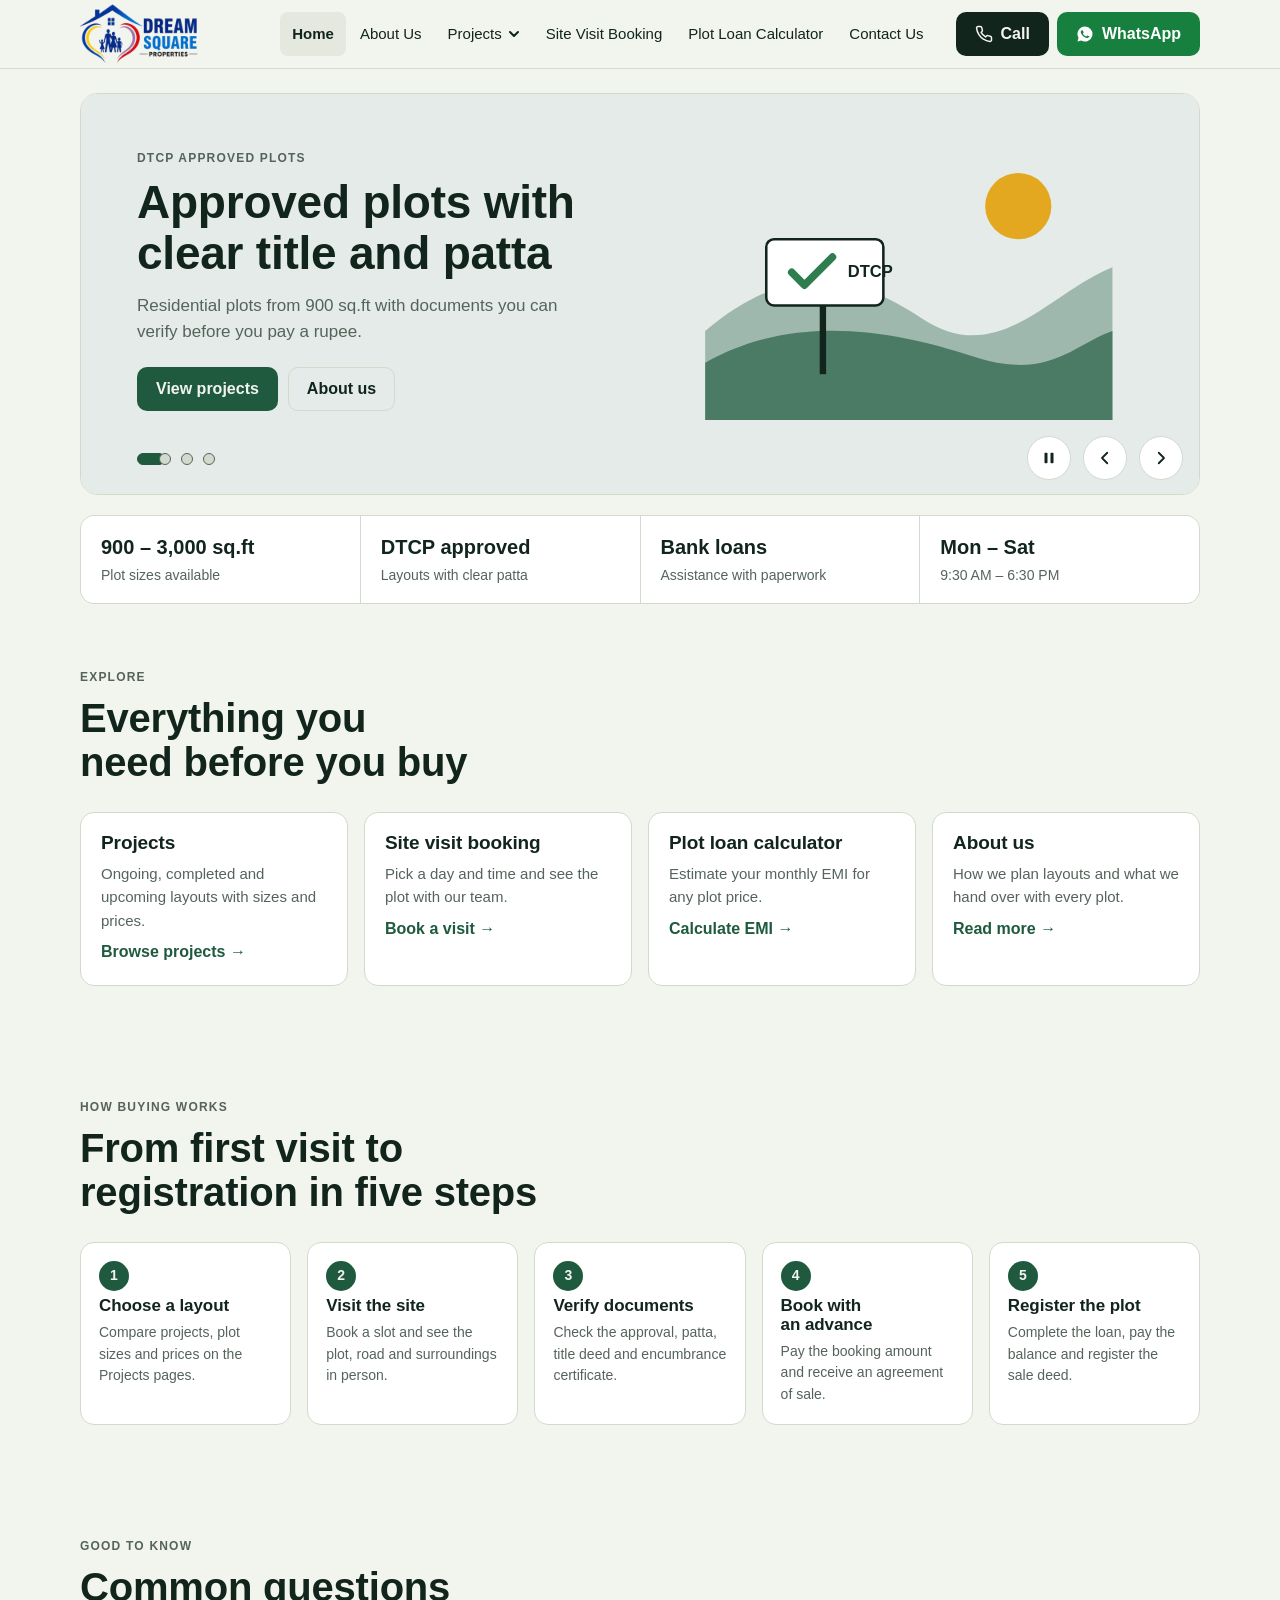
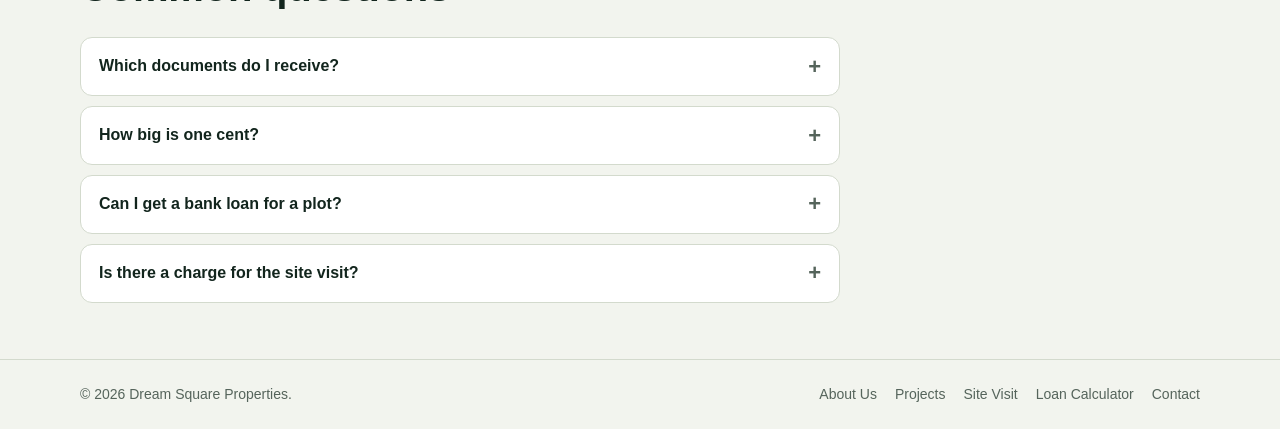
==== commit 2cd87276: "Update the company name is all the pages." ====
--- a/index.html
+++ b/index.html
@@ -4,7 +4,7 @@
 <header class="topbar">
   <div class="nav">
     <a class="logo" href="index.html" aria-label="Nilam Plots home">
-      <img src="./assets/DreamSquareLogo.png" style="width:160px ; height: 80px;  ">
+      <img src="./assets/DreamSquareLogo.png">
     </a>
     <ul class="menu">
       <li><a href="index.html" aria-current="page">Home</a></li>
@@ -179,7 +179,7 @@
 
 </main>
 <footer><div class="wrap">
-  <span>© 2026 Nilam Plots. Sample website.</span>
+  <span>© 2026 Dream Square Properties.</span>
   <nav class="foot-links" aria-label="Footer">
     <a href="about.html">About Us</a><a href="ongoing-projects.html">Projects</a><a href="site-visit.html">Site Visit</a><a href="loan-calculator.html">Loan Calculator</a><a href="contact.html">Contact</a>
   </nav>
--- a/styles.css
+++ b/styles.css
@@ -235,3 +235,16 @@
 footer .foot-links { display: flex; flex-wrap: wrap; gap: 6px 18px; }
 footer .foot-links a { text-decoration: none; }
 footer .foot-links a:hover { text-decoration: underline; }
+
+/* Base styles optimized for mobile first */
+.logo img {
+  max-width: 80px; /* Smaller container width for tiny mobile views */
+  height: auto;     /* Maintains the original aspect ratio automatically */
+  display: block;
+}
+/* Media query to scale up the logo when screen space allows (Desktop) */
+@media (min-width: 768px) {
+  .logo img {
+    max-width: 120px; /* Restores your preferred larger desktop size */
+  }
+}
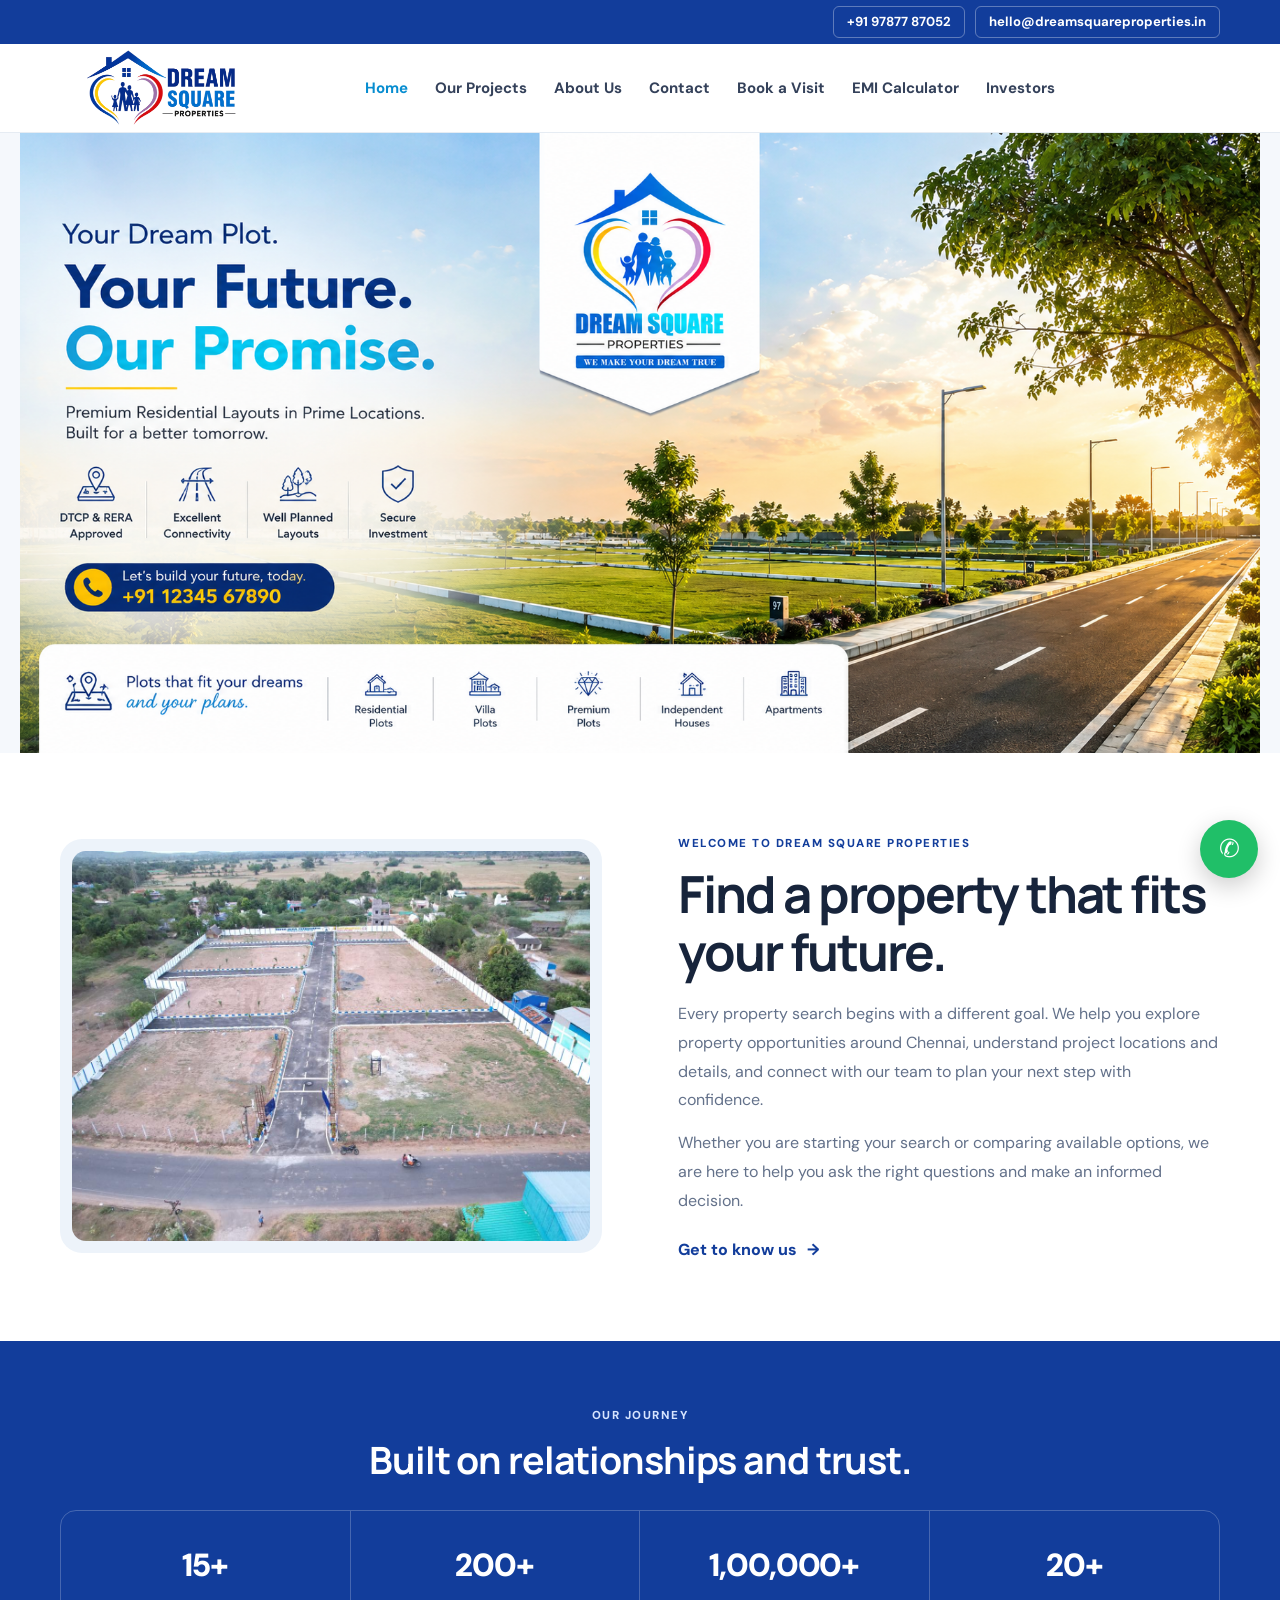
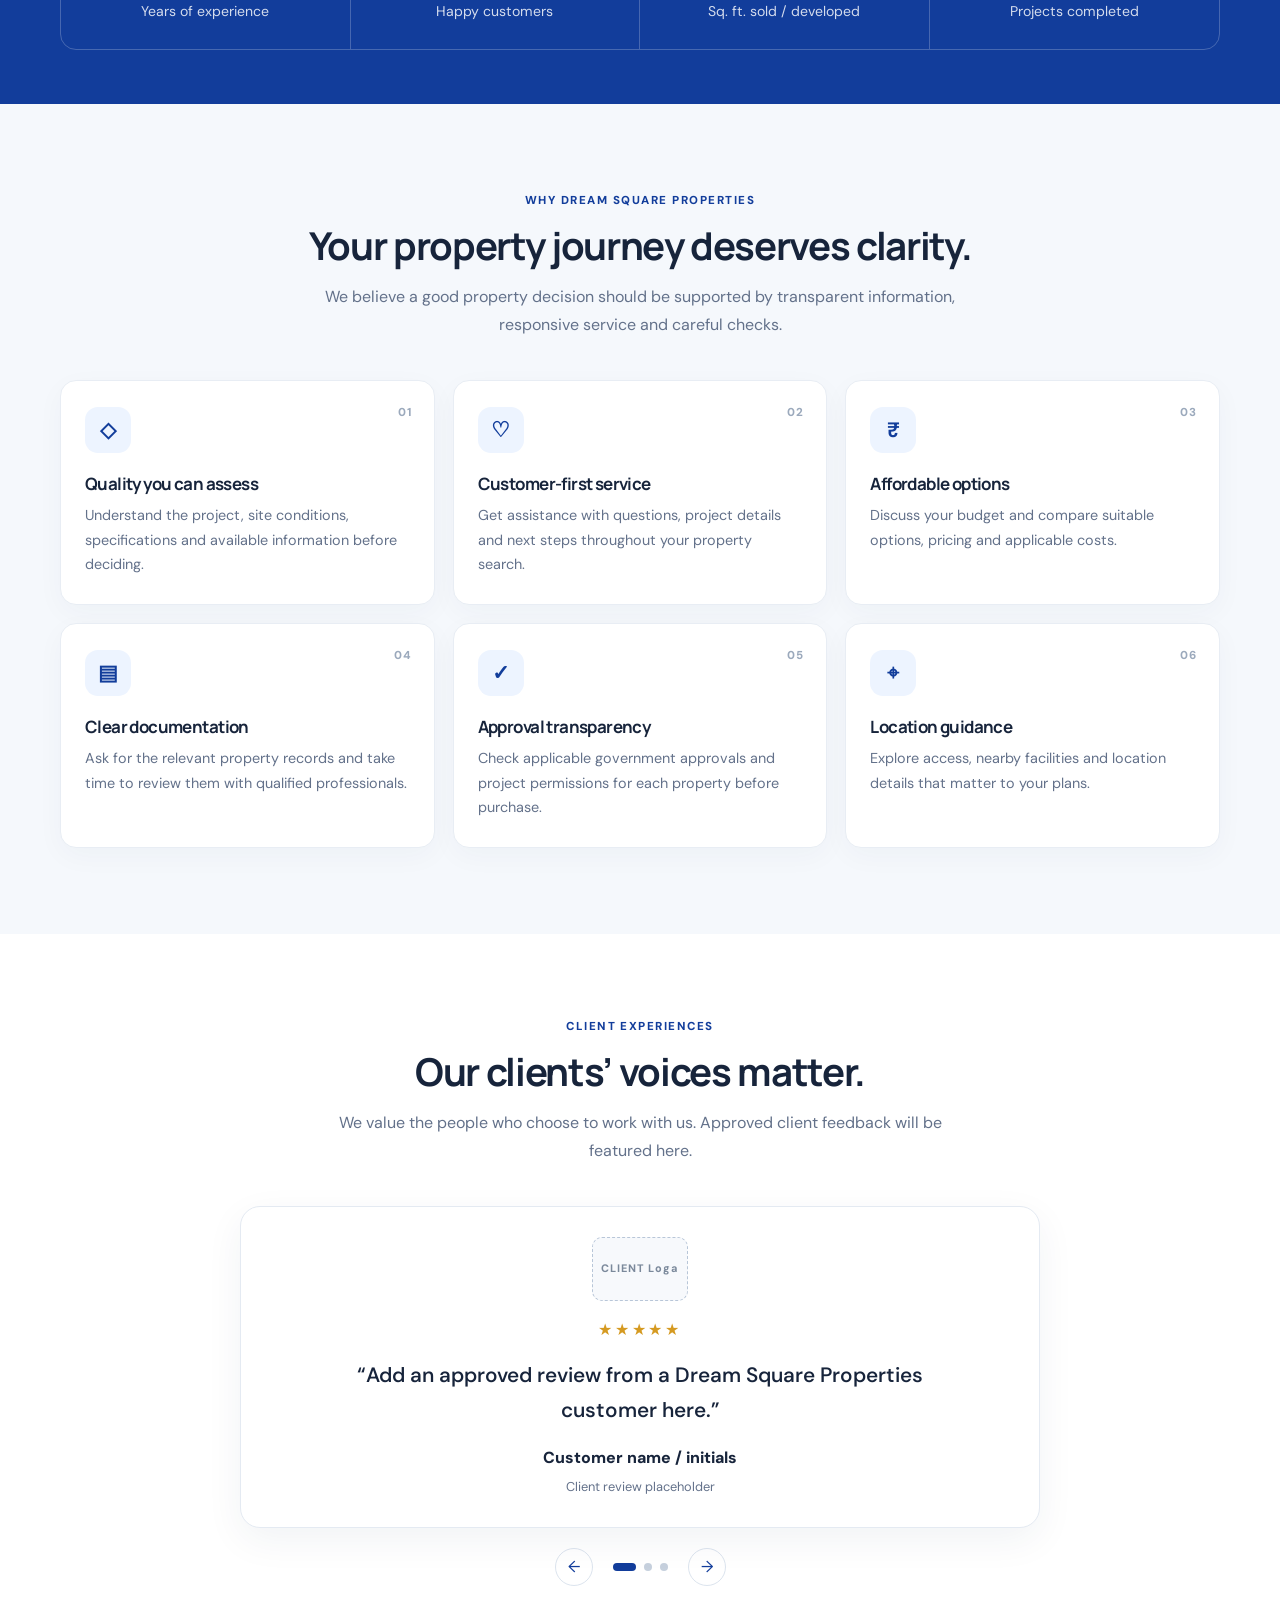
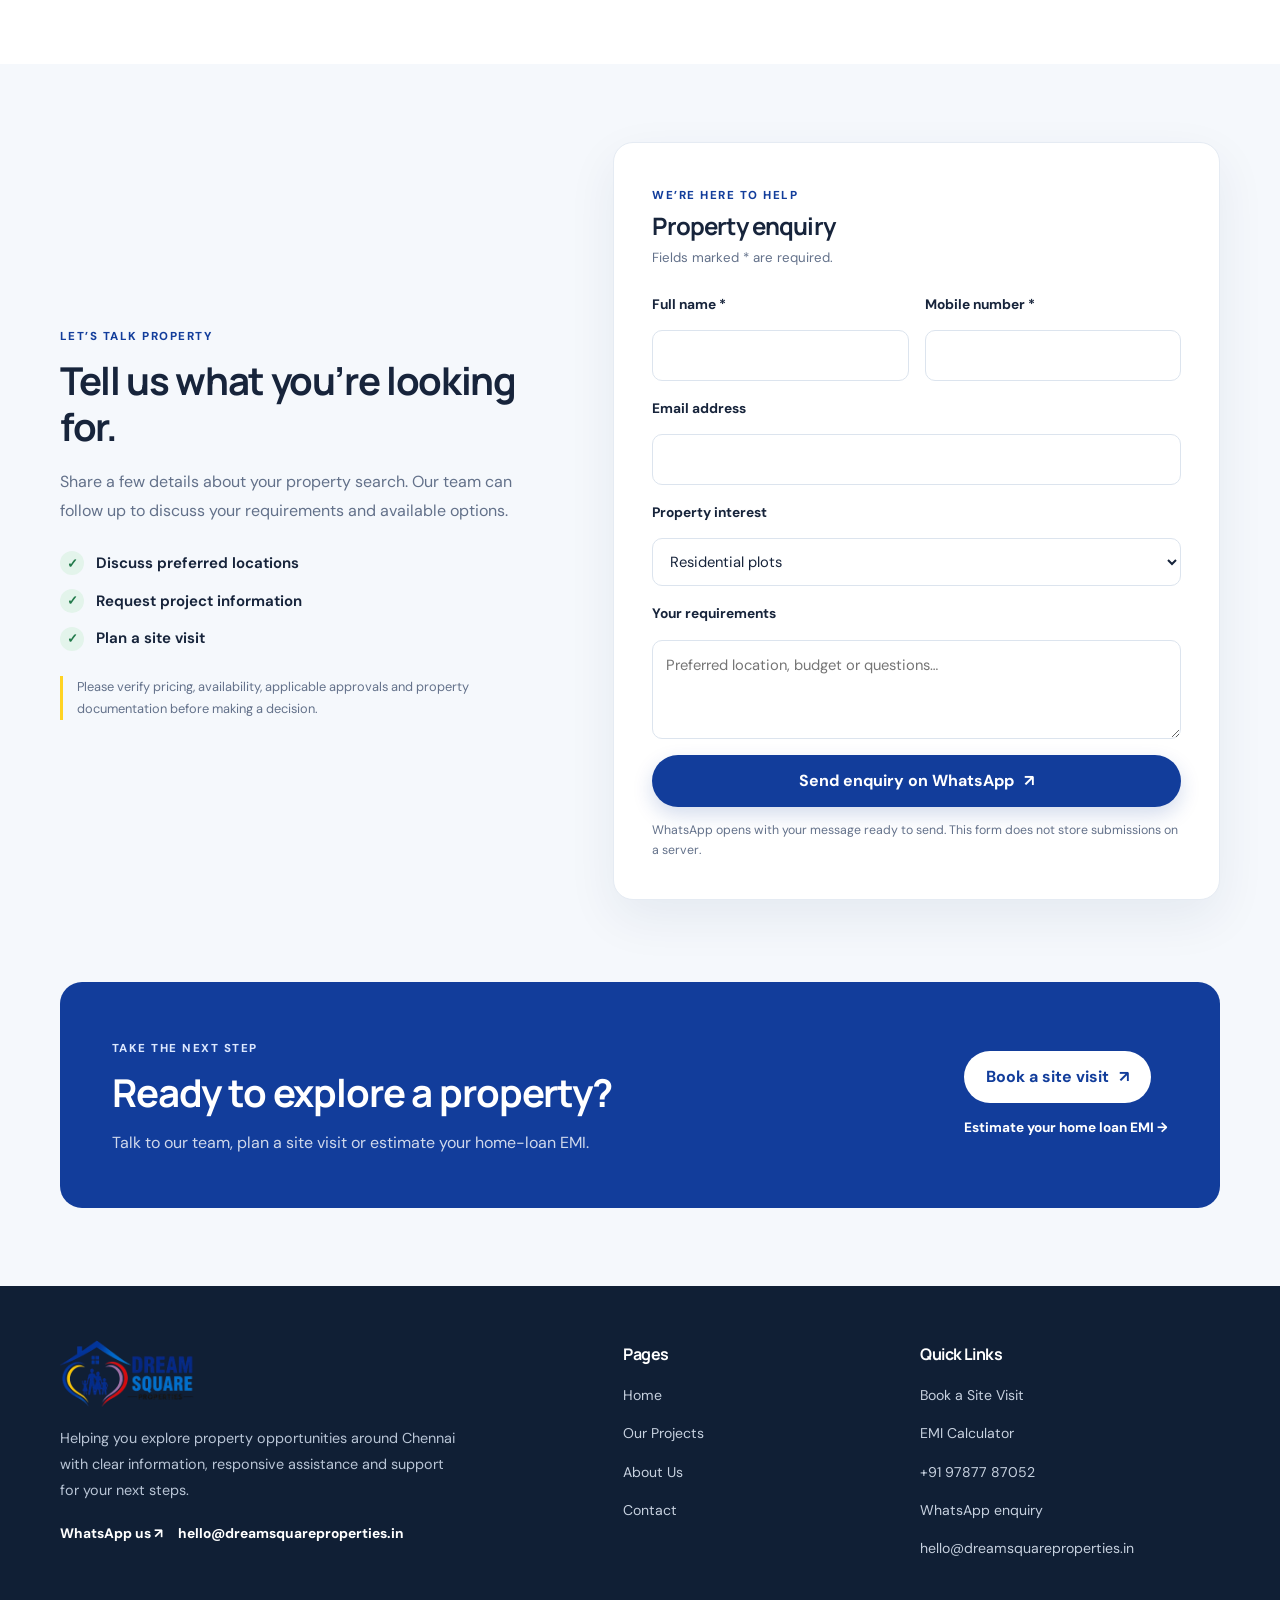
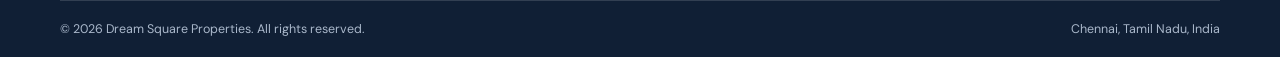
==== commit 4d1011b9: "Changes done for all pages and added new pages and css." ====
--- a/index.html
+++ b/index.html
@@ -1,189 +1,323 @@
-<!doctype html><html><head><meta charset=utf8><meta name=viewport content="width=device-width,initial-scale=1,viewport-fit=cover"><style>:root{color-scheme:light;box-sizing:border-box;padding-top:env(safe-area-inset-top,0px);padding-bottom:env(safe-area-inset-bottom,0px)}html{scroll-padding-top:env(safe-area-inset-top,0px)}body{margin:0;padding:0;font:14px -apple-system,BlinkMacSystemFont,sans-serif;background:#fff;color:#000}img{max-width:100%}[hidden]:not([hidden=until-found i]){display:none!important}</style></head><body>
-<title>Nilam Plots</title>
-<link rel="stylesheet" href="styles.css">
-<header class="topbar">
-  <div class="nav">
-    <a class="logo" href="index.html" aria-label="Nilam Plots home">
-      <img src="./assets/DreamSquareLogo.png">
-    </a>
-    <ul class="menu">
-      <li><a href="index.html" aria-current="page">Home</a></li>
-      <li><a href="about.html">About Us</a></li>
-      <li>
-        <button class="dd-btn" id="dd-trigger" type="button" aria-expanded="false" aria-controls="dd-list">Projects <svg viewBox="0 0 12 12" aria-hidden="true"><path d="M2 4l4 4 4-4" fill="none" stroke="currentColor" stroke-width="2" stroke-linecap="round" stroke-linejoin="round"/></svg></button>
-        <ul class="dd" id="dd-list" hidden><li><a href="ongoing-projects.html">Ongoing Projects</a></li><li><a href="completed-projects.html">Completed Projects</a></li><li><a href="upcoming-projects.html">Upcoming Projects</a></li></ul>
-      </li>
-      <li><a href="site-visit.html">Site Visit Booking</a></li>
-      <li><a href="loan-calculator.html">Plot Loan Calculator</a></li>
-      <li><a href="contact.html">Contact Us</a></li>
-    </ul>
-    <div class="nav-actions">
-      <a class="btn btn-call" href="tel:+919876543210" aria-label="Call us"><svg viewBox="0 0 24 24" fill="none" stroke="currentColor" stroke-width="2" stroke-linecap="round" stroke-linejoin="round" aria-hidden="true"><path d="M22 16.9v3a2 2 0 0 1-2.2 2 19.8 19.8 0 0 1-8.6-3.1 19.5 19.5 0 0 1-6-6A19.8 19.8 0 0 1 2.1 4.2 2 2 0 0 1 4.1 2h3a2 2 0 0 1 2 1.7c.1 1 .4 1.9.7 2.8a2 2 0 0 1-.5 2.1L8.1 9.9a16 16 0 0 0 6 6l1.3-1.3a2 2 0 0 1 2.1-.4c.9.3 1.8.6 2.8.7a2 2 0 0 1 1.7 2Z"/></svg> Call</a>
-      <a class="btn btn-wa" href="https://wa.me/919876543210?text=Hi%2C%20I%20want%20to%20know%20about%20your%20plots" target="_blank" rel="noopener" aria-label="Chat on WhatsApp"><svg viewBox="0 0 24 24" fill="currentColor" aria-hidden="true"><path d="M12 2a10 10 0 0 0-8.6 15.1L2 22l5-1.3A10 10 0 1 0 12 2Zm5.3 14c-.2.6-1.3 1.2-1.8 1.2-.5.1-1 .2-3.3-.7-2.8-1.2-4.6-4-4.7-4.2-.1-.2-1.1-1.5-1.1-2.8s.7-2 1-2.3c.2-.3.5-.3.7-.3h.5c.2 0 .4 0 .6.5l.9 2.1c.1.2.1.4 0 .6l-.4.6-.4.4c-.1.2-.3.3-.1.6.2.3.8 1.3 1.7 2.1 1.2 1 2.1 1.3 2.4 1.5.3.1.4.1.6-.1l.8-1c.2-.3.4-.2.6-.1l2 1c.3.1.5.2.5.3.1.2.1.8-.1 1.4Z"/></svg> WhatsApp</a>
-      <button class="burger" id="burger" type="button" aria-expanded="false" aria-controls="mobile-panel" aria-label="Open menu">
-        <svg viewBox="0 0 24 24" fill="none" stroke="currentColor" stroke-width="2.2" stroke-linecap="round" aria-hidden="true"><path d="M4 7h16M4 12h16M4 17h16"/></svg>
-      </button>
+<!doctype html>
+<html lang="en">
+
+<head>
+  <meta charset="utf-8">
+  <meta name="viewport" content="width=device-width, initial-scale=1">
+  <meta name="description"
+    content="Explore property opportunities around Chennai with Dream Square Properties. Ask about projects, locations and site visits.">
+  <title>Dream Square Properties | Find Your Place</title>
+  <link rel="stylesheet" href="assets/css/style.css">
+  <link rel="stylesheet" href="assets/css/homepage-refresh.css">
+   
+</head>
+
+<body>
+  <div class="topbar">
+    <div class="container topbar-inner">
+      <div class="topbar-actions" aria-label="Quick contact">
+        <!-- <a class="topbar-contact topbar-whatsapp" data-whatsapphref="#" aria-label="Contact us on WhatsApp"><span aria-hidden="true">◉</span> WhatsApp</a> -->
+        <a class="topbar-contact topbar-email contact-num" data-phone href="mailto:hello@dreamsquareproperties.in"
+          aria-label="Email Dream Square Properties"><span aria-hidden="true">✉</span> Email Us</a>
+        <a class="topbar-contact topbar-email" data-email href="mailto:hello@dreamsquareproperties.in"
+          aria-label="Email Dream Square Properties"><span aria-hidden="true">✉</span> Email Us</a>
+        </div>
     </div>
   </div>
-  <nav class="mobile-panel" id="mobile-panel" aria-label="Mobile" hidden>
-    <ul>
-      <li><a href="index.html" aria-current="page">Home</a></li>
-      <li><a href="about.html">About Us</a></li>
-      <li>
-        <button class="dd-btn" id="m-dd-trigger" type="button" aria-expanded="false" aria-controls="m-sub">Projects <svg viewBox="0 0 12 12" aria-hidden="true"><path d="M2 4l4 4 4-4" fill="none" stroke="currentColor" stroke-width="2" stroke-linecap="round" stroke-linejoin="round"/></svg></button>
-        <ul class="sub" id="m-sub" hidden><li><a href="ongoing-projects.html">Ongoing Projects</a></li><li><a href="completed-projects.html">Completed Projects</a></li><li><a href="upcoming-projects.html">Upcoming Projects</a></li></ul>
-      </li>
-      <li><a href="site-visit.html">Site Visit Booking</a></li>
-      <li><a href="loan-calculator.html">Plot Loan Calculator</a></li>
-      <li><a href="contact.html">Contact Us</a></li>
-    </ul>
-  </nav>
-</header>
-<main>
-<section class="hero" aria-label="Highlights">
-  <div class="wrap">
-    <div class="carousel" role="region" aria-roledescription="carousel" aria-label="Nilam Plots highlights" id="carousel">
-      <div class="slides" id="slides" tabindex="0">
-          <div class="slide s1" role="group" aria-roledescription="slide" aria-label="1 of 4">
-            <div>
-              <p class="eyebrow">DTCP approved plots</p>
-              <h1>Approved plots with clear title and patta</h1>
-              <p class="lead">Residential plots from 900 sq.ft with documents you can verify before you pay a rupee.</p>
-              <div class="slide-cta"><a class="btn btn-primary" href="ongoing-projects.html">View projects</a><a class="btn btn-ghost" href="about.html">About us</a></div>
-            </div>
-            <div class="slide-art"><svg viewBox="0 0 320 220" role="img" aria-label="Green hills with an approved-plot signboard">
-  <circle cx="246" cy="52" r="26" fill="var(--stake)"/>
-  <path d="M0 150 C60 100 110 100 170 140 S270 120 320 100 V220 H0Z" fill="var(--green)" opacity=".35"/>
-  <path d="M0 175 C70 135 150 150 210 170 S290 160 320 150 V220 H0Z" fill="var(--green)" opacity=".65"/>
-  <rect x="90" y="108" width="5" height="76" fill="var(--ink)"/>
-  <rect x="48" y="78" width="92" height="52" rx="6" fill="var(--surface)" stroke="var(--ink)" stroke-width="2"/>
-  <path d="M68 104l10 10 22-22" fill="none" stroke="var(--avail)" stroke-width="6" stroke-linecap="round" stroke-linejoin="round"/>
-  <text x="112" y="108" font-size="13" font-weight="700" fill="var(--ink)">DTCP</text>
-</svg></div>
-          </div>
-          <div class="slide s2" role="group" aria-roledescription="slide" aria-label="2 of 4">
-            <div>
-              <p class="eyebrow">Ready infrastructure</p>
-              <h2>Roads, water and power already in place</h2>
-              <p class="lead">Laid roads, storm drains, water lines and street lights are completed before handover.</p>
-              <div class="slide-cta"><a class="btn btn-primary" href="about.html">See what is included</a></div>
-            </div>
-            <div class="slide-art"><svg viewBox="0 0 320 220" role="img" aria-label="A paved road with street lights">
-  <rect x="0" y="0" width="320" height="120" fill="var(--stake)" opacity=".18"/>
-  <rect x="0" y="120" width="320" height="100" fill="var(--green)" opacity=".4"/>
-  <path d="M130 120 H190 L290 220 H30Z" fill="var(--ink)" opacity=".82"/>
-  <path d="M160 126 V140 M160 150 V170 M160 182 V212" stroke="var(--surface)" stroke-width="4" stroke-linecap="round"/>
-  <rect x="66" y="58" width="4" height="102" fill="var(--ink)"/>
-  <path d="M68 60 h30" stroke="var(--ink)" stroke-width="4" stroke-linecap="round"/>
-  <circle cx="98" cy="66" r="7" fill="var(--stake)"/>
-  <rect x="250" y="58" width="4" height="102" fill="var(--ink)"/>
-  <path d="M252 60 h-30" stroke="var(--ink)" stroke-width="4" stroke-linecap="round"/>
-  <circle cx="222" cy="66" r="7" fill="var(--stake)"/>
-  <path d="M160 24c-10 14-16 22-16 30a16 16 0 0 0 32 0c0-8-6-16-16-30Z" fill="var(--green)"/>
-</svg></div>
-          </div>
-          <div class="slide s3" role="group" aria-roledescription="slide" aria-label="3 of 4">
-            <div>
-              <p class="eyebrow">Plot loan assistance</p>
-              <h2>Easy bank loans for your plot</h2>
-              <p class="lead">We help with the paperwork. Check your monthly EMI in seconds before you decide.</p>
-              <div class="slide-cta"><a class="btn btn-primary" href="loan-calculator.html">Calculate EMI</a></div>
-            </div>
-            <div class="slide-art"><svg viewBox="0 0 320 220" role="img" aria-label="A house with coins">
-  <rect x="0" y="176" width="320" height="44" fill="var(--green)" opacity=".4"/>
-  <path d="M64 96 160 28l96 68" fill="var(--surface)" stroke="var(--ink)" stroke-width="4" stroke-linejoin="round"/>
-  <rect x="84" y="96" width="152" height="82" fill="var(--surface)" stroke="var(--ink)" stroke-width="4"/>
-  <rect x="146" y="124" width="28" height="54" fill="var(--green)"/>
-  <rect x="98" y="114" width="30" height="26" rx="3" fill="var(--stake)" opacity=".8"/>
-  <rect x="192" y="114" width="30" height="26" rx="3" fill="var(--stake)" opacity=".8"/>
-  <circle cx="262" cy="150" r="26" fill="var(--stake)" stroke="var(--ink)" stroke-width="3"/>
-  <text x="262" y="159" text-anchor="middle" font-size="26" font-weight="700" fill="var(--stake-ink)">₹</text>
-</svg></div>
-          </div>
-          <div class="slide s4" role="group" aria-roledescription="slide" aria-label="4 of 4">
-            <div>
-              <p class="eyebrow">Site visit</p>
-              <h2>Visit the site this week</h2>
-              <p class="lead">Pick a day and a time slot. Our team shows you the boundary stones, road width and plot facing on site.</p>
-              <div class="slide-cta"><a class="btn btn-stake" href="site-visit.html">Book a site visit</a><a class="btn btn-ghost" href="contact.html">Contact us</a></div>
-            </div>
-            <div class="slide-art"><svg viewBox="0 0 320 220" role="img" aria-label="A calendar with a location pin">
-  <rect x="0" y="176" width="320" height="44" fill="var(--green)" opacity=".4"/>
-  <rect x="70" y="60" width="180" height="130" rx="12" fill="var(--surface)" stroke="var(--ink)" stroke-width="3"/>
-  <path d="M70 72a12 12 0 0 1 12-12h156a12 12 0 0 1 12 12v22H70Z" fill="var(--green)"/>
-  <rect x="104" y="48" width="6" height="22" rx="3" fill="var(--ink)"/>
-  <rect x="210" y="48" width="6" height="22" rx="3" fill="var(--ink)"/>
-  <g fill="var(--muted)" opacity=".55">
-    <circle cx="104" cy="118" r="5"/><circle cx="136" cy="118" r="5"/><circle cx="168" cy="118" r="5"/><circle cx="200" cy="118" r="5"/><circle cx="232" cy="118" r="5"/>
-    <circle cx="104" cy="148" r="5"/><circle cx="136" cy="148" r="5"/><circle cx="200" cy="148" r="5"/><circle cx="232" cy="148" r="5"/>
-  </g>
-  <circle cx="168" cy="148" r="12" fill="var(--stake)" stroke="var(--ink)" stroke-width="2.5"/>
-  <path d="M268 20c-14 0-24 10-24 23 0 17 24 38 24 38s24-21 24-38c0-13-10-23-24-23Z" fill="var(--ink)"/>
-  <circle cx="268" cy="43" r="8" fill="var(--surface)"/>
-</svg></div>
-          </div>
-      </div>
-      <div class="car-ui">
-        <div class="dots" id="dots"><button class="dot" type="button" aria-label="Go to slide 1" aria-current="true"></button><button class="dot" type="button" aria-label="Go to slide 2" aria-current="false"></button><button class="dot" type="button" aria-label="Go to slide 3" aria-current="false"></button><button class="dot" type="button" aria-label="Go to slide 4" aria-current="false"></button></div>
-        <button class="car-btn" id="car-pause" type="button" aria-label="Pause slideshow"><svg viewBox="0 0 24 24" fill="currentColor" aria-hidden="true" id="pause-ic"><rect x="6" y="5" width="4" height="14" rx="1"/><rect x="14" y="5" width="4" height="14" rx="1"/></svg></button>
-        <button class="car-btn" id="car-prev" type="button" aria-label="Previous slide"><svg viewBox="0 0 24 24" fill="none" stroke="currentColor" stroke-width="2.4" stroke-linecap="round" stroke-linejoin="round" aria-hidden="true"><path d="m15 5-7 7 7 7"/></svg></button>
-        <button class="car-btn" id="car-next" type="button" aria-label="Next slide"><svg viewBox="0 0 24 24" fill="none" stroke="currentColor" stroke-width="2.4" stroke-linecap="round" stroke-linejoin="round" aria-hidden="true"><path d="m9 5 7 7-7 7"/></svg></button>
-      </div>
+  <header class="site-header">
+    <div class="container nav-wrap">
+      <a class="brand" href="index.html" aria-label="Dream Square Properties home"><img src="assets/images/logo.png"
+          alt="Dream Square Properties logo"></a>
+      <div class="mobile-nav-actions" aria-label="Call or WhatsApp us">
+        <a class="mobile-nav-action mobile-call" 
+        href="tel:+919999999999" aria-label="Call Dream Square Properties" title="Call"><span
+            aria-hidden="true"><i class="fa-solid fa-phone"></i></span><small>Call</small></a>
+        <a class="mobile-nav-action mobile-whatsapp" data-whatsapp
+          href="#" aria-label="WhatsApp Dream Square Properties" title="WhatsApp"><span
+            aria-hidden="true"><i class="fa-solid fa-phone"></i></span><small>WhatsApp</small></a></div>
+      <button class="menu-toggle" aria-label="Toggle navigation" aria-expanded="false">☰</button>
+      <nav class="nav-links" aria-label="Main navigation">
+        <a data-nav href="index.html">Home</a><a data-nav href="projects.html">Our Projects</a><a data-nav
+          href="about.html">About Us</a><a data-nav href="contact.html">Contact</a><a data-nav
+          href="site-visit.html">Book a Visit</a><a data-nav href="emi-calculator.html">EMI Calculator</a>
+          <a data-nav href="investor.html">Investors</a>
+      </nav>
+      <!-- <a data-nav href="emi-calculator.html">Investors</a> -->
+      <!-- <a class="nav-cta" data-whatsapp href="#">Investor</a> -->
     </div>
-    <p id="car-live" aria-live="polite" style="position:absolute;width:1px;height:1px;overflow:hidden;clip:rect(0 0 0 0)"></p>
-    <div class="stats">
-      <div class="stat"><b>900 – 3,000 sq.ft</b><span>Plot sizes available</span></div>
-      <div class="stat"><b>DTCP approved</b><span>Layouts with clear patta</span></div>
-      <div class="stat"><b>Bank loans</b><span>Assistance with paperwork</span></div>
-      <div class="stat"><b>Mon – Sat</b><span>9:30 AM – 6:30 PM</span></div>
+  </header>
+
+  <main>
+    <!-- Banner remains image-only: no overlay text or buttons. -->
+    <section class="ds-hero" aria-label="Dream Square Properties banner"><img class="ds-hero-bg"
+        src="assets/images/DreamSquareBanner_1.png" alt="Dream Square Properties banner"></section>
+
+    <!-- Section 1: image on the left, introduction on the right. -->
+    <section class="section ds-intro ds-intro-image" id="about-preview">
+      <div class="container ds-intro-image-grid">
+        <div class="ds-intro-image-frame"><img src="assets/images/Home_page_section_2_image.jpeg"
+            alt="Property development and site illustration" loading="lazy"></div>
+        <div class="ds-intro-content"><span class="ds-eyebrow">WELCOME TO DREAM SQUARE PROPERTIES</span>
+          <h1>Find a property that fits your future.</h1>
+          <p>Every property search begins with a different goal. We help you explore property opportunities around
+            Chennai, understand project locations and details, and connect with our team to plan your next step with
+            confidence.</p>
+          <p>Whether you are starting your search or comparing available options, we are here to help you ask the right
+            questions and make an informed decision.</p><a class="ds-text-link" href="about.html">Get to know us <span
+              aria-hidden="true">→</span></a>
+        </div>
+      </div>
+    </section>
+
+    <!-- Section 2: replace placeholder figures with verified company figures before launch. -->
+    <section class="ds-stats-section" aria-labelledby="ds-stats-title">
+      <div class="container">
+        <div class="ds-stats-heading"><span class="ds-eyebrow">OUR JOURNEY</span>
+          <h2 id="ds-stats-title">Built on relationships and trust.</h2>
+        </div>
+        <div class="ds-stats-grid">
+          <article class="ds-stat-card"><span class="ds-stat-value">15+</span><span class="ds-stat-label">Years of
+              experience</span></article>
+          <article class="ds-stat-card"><span class="ds-stat-value">200+</span><span class="ds-stat-label">Happy
+              customers</span></article>
+          <article class="ds-stat-card"><span class="ds-stat-value">1,00,000+</span><span class="ds-stat-label">Sq. ft.
+              sold / developed</span></article>
+          <article class="ds-stat-card"><span class="ds-stat-value">20+</span><span class="ds-stat-label">Projects
+              completed</span></article>
+        </div>
+        <!-- <p class="ds-placeholder-note">Before publishing, replace the sample figures above with Dream Square Properties’
+          verified numbers.</p> -->
+      </div>
+    </section>
+
+    <!-- Section 3: company strengths and customer commitments. -->
+    <section class="section ds-commitment" id="why-us">
+      <div class="container">
+        <div class="ds-section-heading ds-heading-centered"><span class="ds-eyebrow">WHY DREAM SQUARE PROPERTIES</span>
+          <h2>Your property journey deserves clarity.</h2>
+          <p>We believe a good property decision should be supported by transparent information, responsive service and
+            careful checks.</p>
+        </div>
+        <div class="ds-commitment-grid">
+          <article class="ds-commitment-card"><span class="ds-card-number">01</span>
+            <div class="ds-line-icon" aria-hidden="true">◇</div>
+            <h3>Quality you can assess</h3>
+            <p>Understand the project, site conditions, specifications and available information before deciding.</p>
+          </article>
+          <article class="ds-commitment-card"><span class="ds-card-number">02</span>
+            <div class="ds-line-icon" aria-hidden="true">♡</div>
+            <h3>Customer-first service</h3>
+            <p>Get assistance with questions, project details and next steps throughout your property search.</p>
+          </article>
+          <article class="ds-commitment-card"><span class="ds-card-number">03</span>
+            <div class="ds-line-icon" aria-hidden="true">₹</div>
+            <h3>Affordable options</h3>
+            <p>Discuss your budget and compare suitable options, pricing and applicable costs.</p>
+          </article>
+          <article class="ds-commitment-card"><span class="ds-card-number">04</span>
+            <div class="ds-line-icon" aria-hidden="true">▤</div>
+            <h3>Clear documentation</h3>
+            <p>Ask for the relevant property records and take time to review them with qualified professionals.</p>
+          </article>
+          <article class="ds-commitment-card"><span class="ds-card-number">05</span>
+            <div class="ds-line-icon" aria-hidden="true">✓</div>
+            <h3>Approval transparency</h3>
+            <p>Check applicable government approvals and project permissions for each property before purchase.</p>
+          </article>
+          <article class="ds-commitment-card"><span class="ds-card-number">06</span>
+            <div class="ds-line-icon" aria-hidden="true">⌖</div>
+            <h3>Location guidance</h3>
+            <p>Explore access, nearby facilities and location details that matter to your plans.</p>
+          </article>
+        </div>
+      </div>
+    </section>
+
+    <!-- Section 4: carousel scaffold. Replace logo and text placeholders with approved client assets/reviews. -->
+    <section class="section ds-testimonials" id="client-reviews" aria-labelledby="ds-testimonials-title">
+      <div class="container">
+        <div class="ds-section-heading ds-heading-centered"><span class="ds-eyebrow">CLIENT EXPERIENCES</span>
+          <h2 id="ds-testimonials-title">Our clients’ voices matter.</h2>
+          <p>We value the people who choose to work with us. Approved client feedback will be featured here.</p>
+        </div>
+        <div class="ds-review-carousel" aria-roledescription="carousel" aria-label="Client reviews">
+          <div class="ds-review-track">
+            <article class="ds-review-slide is-active" aria-label="Review placeholder 1 of 3">
+              <div class="ds-client-logo-placeholder" aria-label="Client logo placeholder">CLIENT Loga</div>
+              <div class="ds-review-stars" aria-label="Rating placeholder">★★★★★</div>
+              <blockquote>“Add an approved review from a Dream Square Properties customer here.”</blockquote>
+              <p class="ds-review-author">Customer name / initials</p>
+              <p class="ds-review-meta">Client review placeholder</p>
+            </article>
+            <article class="ds-review-slide" aria-label="Review placeholder 2 of 3" hidden>
+              <div class="ds-client-logo-placeholder" aria-label="Client logo placeholder">CLIENT LOGO</div>
+              <div class="ds-review-stars" aria-label="Rating placeholder">★★★★★</div>
+              <blockquote>“Replace this sample text with a real customer review, with their permission.”</blockquote>
+              <p class="ds-review-author">Customer name / initials</p>
+              <p class="ds-review-meta">Client review placeholder</p>
+            </article>
+            <article class="ds-review-slide" aria-label="Review placeholder 3 of 3" hidden>
+              <div class="ds-client-logo-placeholder" aria-label="Client logo placeholder">CLIENT LOGO</div>
+              <div class="ds-review-stars" aria-label="Rating placeholder">★★★★★</div>
+              <blockquote>“Use a verified customer quote here; do not publish placeholder testimonials.”</blockquote>
+              <p class="ds-review-author">Customer name / initials</p>
+              <p class="ds-review-meta">Client review placeholder</p>
+            </article>
+          </div>
+          <div class="ds-review-controls"><button type="button" class="ds-review-prev"
+              aria-label="Previous review">←</button>
+            <div class="ds-review-dots" aria-label="Choose review"><button type="button" class="is-active"
+                aria-label="Show review 1" aria-current="true"></button><button type="button"
+                aria-label="Show review 2"></button><button type="button" aria-label="Show review 3"></button></div>
+            <button type="button" class="ds-review-next" aria-label="Next review">→</button>
+          </div>
+          <!-- <p class="ds-placeholder-note">Development placeholders: add real client logos and approved reviews before
+            publishing.</p> -->
+        </div>
+      </div>
+    </section>
+
+
+    <!-- Featured projects remain connected to the existing projects.js data. -->
+    <!-- <section class="section ds-projects" id="projects"><div class="container"><div class="ds-section-heading ds-heading-split"><div><span class="ds-eyebrow">EXPLORE PROPERTY OPTIONS</span><h2>Projects worth exploring.</h2></div><div class="ds-heading-aside"><p>Review available projects and contact our team for current pricing, availability, specifications and documentation.</p><a class="ds-text-link" href="projects.html">Explore all projects <span aria-hidden="true">→</span></a></div></div><div class="cards ds-project-cards" id="featured-projects"><div class="empty-state">Loading projects…</div></div></div></section> -->
+
+    <section class="section ds-enquiry-section" id="enquiry">
+      <div class="container ds-enquiry-grid">
+        <div class="ds-enquiry-copy"><span class="ds-eyebrow">LET’S TALK PROPERTY</span>
+          <h2>Tell us what you’re looking for.</h2>
+          <p>Share a few details about your property search. Our team can follow up to discuss your requirements and
+            available options.</p>
+          <div class="ds-enquiry-points">
+            <div><span aria-hidden="true">✓</span> Discuss preferred locations</div>
+            <div><span aria-hidden="true">✓</span> Request project information</div>
+            <div><span aria-hidden="true">✓</span> Plan a site visit</div>
+          </div>
+          <p class="ds-disclaimer">Please verify pricing, availability, applicable approvals and property documentation
+            before making a decision.</p>
+        </div>
+        <form class="ds-enquiry-form" id="homepage-enquiry-form">
+          <div class="ds-form-heading"><span class="ds-eyebrow">WE’RE HERE TO HELP</span>
+            <h3>Property enquiry</h3>
+            <p>Fields marked * are required.</p>
+          </div>
+          <div class="ds-form-grid">
+            <div class="form-field"><label for="enq-name">Full name *</label><input class="form-control" id="enq-name"
+                name="name" autocomplete="name" required></div>
+            <div class="form-field"><label for="enq-phone">Mobile number *</label><input class="form-control"
+                id="enq-phone" name="phone" type="tel" autocomplete="tel" required pattern="[0-9+() -]{8,18}"></div>
+            <div class="form-field ds-form-full"><label for="enq-email">Email address</label><input class="form-control"
+                id="enq-email" name="email" type="email" autocomplete="email"></div>
+            <div class="form-field ds-form-full"><label for="enq-interest">Property interest</label><select
+                class="form-control" id="enq-interest" name="interest">
+                <option value="Residential plots">Residential plots</option>
+                <option value="Villa plots">Villa plots</option>
+                <option value="Villa / house">Villa / house</option>
+                <option value="Other property">Other property</option>
+                <option value="Need guidance">I’m not sure yet</option>
+              </select></div>
+            <div class="form-field ds-form-full"><label for="enq-message">Your requirements</label><textarea
+                class="form-control" id="enq-message" name="message" rows="3"
+                placeholder="Preferred location, budget or questions…"></textarea></div>
+            <div class="form-field ds-form-full"><button class="btn btn-primary ds-submit-button" type="submit">Send
+                enquiry on WhatsApp <span aria-hidden="true">↗</span></button></div>
+          </div>
+          <p class="ds-form-note">WhatsApp opens with your message ready to send. This form does not store submissions
+            on a server.</p>
+        </form>
+      </div>
+    </section>
+
+    <section class="section ds-final-cta">
+      <div class="container">
+        <div class="ds-cta-band">
+          <div><span class="ds-eyebrow">TAKE THE NEXT STEP</span>
+            <h2>Ready to explore a property?</h2>
+            <p>Talk to our team, plan a site visit or estimate your home-loan EMI.</p>
+          </div>
+          <div class="ds-cta-actions"><a class="btn btn-light" href="site-visit.html">Book a site visit <span
+                aria-hidden="true">↗</span></a><a class="ds-cta-secondary" href="emi-calculator.html">Estimate your home
+              loan EMI →</a></div>
+        </div>
+      </div>
+    </section>
+  </main>
+
+  <!-- Three-column footer: company profile, pages, quick links. -->
+  <footer class="footer ds-footer">
+    <div class="container">
+      <div class="ds-footer-grid">
+        <div class="ds-footer-brand"><a href="index.html" aria-label="Dream Square Properties home"><img
+              src="assets/images/logo.png" alt="Dream Square Properties logo"></a>
+          <p>Helping you explore property opportunities around Chennai with clear information, responsive assistance and
+            support for your next steps.</p>
+          <div class="ds-footer-social"><a data-whatsapp href="#">WhatsApp us ↗</a><a data-email
+              href="mailto:hello@dreamsquareproperties.in">Email us ↗</a></div>
+        </div>
+        <div class="ds-footer-column">
+          <h3>Pages</h3>
+          <ul>
+            <li><a href="index.html">Home</a></li>
+            <li><a href="projects.html">Our Projects</a></li>
+            <li><a href="about.html">About Us</a></li>
+            <li><a href="contact.html">Contact</a></li>
+          </ul>
+        </div>
+        <div class="ds-footer-column">
+          <h3>Quick Links</h3>
+          <ul>
+            <li><a href="site-visit.html">Book a Site Visit</a></li>
+            <li><a href="emi-calculator.html">EMI Calculator</a></li>
+            <li><a data-phone href="tel:+919999999999">Call our team</a></li>
+            <li><a data-whatsapp href="#">WhatsApp enquiry</a></li>
+            <li><a data-email href="mailto:hello@dreamsquareproperties.in">Email us</a></li>
+          </ul>
+        </div>
+      </div>
+      <div class="ds-footer-bottom"><span>© <span id="current-year"></span> Dream Square Properties. All rights
+          reserved.</span><span>Chennai, Tamil Nadu, India</span></div>
     </div>
-  </div>
-</section>
-
-<section>
-  <div class="wrap">
-    <div class="sec-head"><p class="eyebrow">Explore</p><h2>Everything you need before you buy</h2></div>
-    <div class="link-cards">
-      <a class="link-card" href="ongoing-projects.html"><h3>Projects</h3><p>Ongoing, completed and upcoming layouts with sizes and prices.</p><span class="go">Browse projects →</span></a>
-      <a class="link-card" href="site-visit.html"><h3>Site visit booking</h3><p>Pick a day and time and see the plot with our team.</p><span class="go">Book a visit →</span></a>
-      <a class="link-card" href="loan-calculator.html"><h3>Plot loan calculator</h3><p>Estimate your monthly EMI for any plot price.</p><span class="go">Calculate EMI →</span></a>
-      <a class="link-card" href="about.html"><h3>About us</h3><p>How we plan layouts and what we hand over with every plot.</p><span class="go">Read more →</span></a>
-    </div>
-  </div>
-</section>
-
-<section>
-  <div class="wrap">
-    <div class="sec-head"><p class="eyebrow">How buying works</p><h2>From first visit to registration in five steps</h2></div>
-    <ol class="steps">
-      <li><h3>Choose a layout</h3><p>Compare projects, plot sizes and prices on the Projects pages.</p></li>
-      <li><h3>Visit the site</h3><p>Book a slot and see the plot, road and surroundings in person.</p></li>
-      <li><h3>Verify documents</h3><p>Check the approval, patta, title deed and encumbrance certificate.</p></li>
-      <li><h3>Book with an advance</h3><p>Pay the booking amount and receive an agreement of sale.</p></li>
-      <li><h3>Register the plot</h3><p>Complete the loan, pay the balance and register the sale deed.</p></li>
-    </ol>
-  </div>
-</section>
-
-<section>
-  <div class="wrap">
-    <div class="sec-head"><p class="eyebrow">Good to know</p><h2>Common questions</h2></div>
-    <div class="faq">
-      <details><summary>Which documents do I receive?</summary><p>You receive the sale deed, patta, approved layout copy, encumbrance certificate and the tax receipts. You can check them before booking.</p></details>
-      <details><summary>How big is one cent?</summary><p>One cent is 435.6 square feet, and 100 cents make one acre. A 1,200 sq.ft plot is about 2.75 cents.</p></details>
-      <details><summary>Can I get a bank loan for a plot?</summary><p>Yes. Banks lend for approved layouts. Use the loan calculator to estimate your EMI, and our team helps with the documents your bank asks for.</p></details>
-      <details><summary>Is there a charge for the site visit?</summary><p>No. Book a slot on the Site Visit Booking page and we will confirm it on WhatsApp.</p></details>
-    </div>
-  </div>
-</section>
-
-</main>
-<footer><div class="wrap">
-  <span>© 2026 Dream Square Properties.</span>
-  <nav class="foot-links" aria-label="Footer">
-    <a href="about.html">About Us</a><a href="ongoing-projects.html">Projects</a><a href="site-visit.html">Site Visit</a><a href="loan-calculator.html">Loan Calculator</a><a href="contact.html">Contact</a>
-  </nav>
-</div></footer>
-<script src="app.js" defer></script>
-
-</body></html>+  </footer>
+  <a class="whatsapp-float" data-whatsapp href="#" aria-label="Chat on WhatsApp" title="Chat on WhatsApp">✆</a>
+  <script src="assets/js/site-config.js"></script>
+  <script src="assets/js/projects.js"></script>
+  <script src="assets/js/main.js"></script>
+  <script>
+    document.getElementById('current-year').textContent = new Date().getFullYear();
+    const enquiryForm = document.getElementById('homepage-enquiry-form');
+    enquiryForm.addEventListener('submit', function (event) {
+      event.preventDefault();
+      const data = new FormData(enquiryForm);
+      const message = ['Hello Dream Square Properties, I have a property enquiry.', 'Name: ' + (data.get('name') || ''), 'Mobile: ' + (data.get('phone') || ''), 'Email: ' + (data.get('email') || 'Not provided'), 'Interested in: ' + (data.get('interest') || ''), 'Requirements: ' + (data.get('message') || 'Not provided')].join('\n');
+      const configuredPhone = document.querySelector('[data-phone]')?.getAttribute('href') || 'tel:+919999999999';
+      const phone = configuredPhone.replace('tel:', '').replace(/\D/g, '');
+      if (!phone || phone.endsWith('9999999999')) { alert('Please update the company phone/WhatsApp number in assets/js/site-config.js before using this form.'); return; }
+      window.open('https://wa.me/' + phone + '?text=' + encodeURIComponent(message), '_blank', 'noopener');
+    });
+
+    // Accessible auto-advancing client-review carousel. Pause on hover/focus and when reduced motion is requested.
+    (function () {
+      const carousel = document.querySelector('.ds-review-carousel');
+      if (!carousel) return;
+      const slides = Array.from(carousel.querySelectorAll('.ds-review-slide'));
+      const dots = Array.from(carousel.querySelectorAll('.ds-review-dots button'));
+      const reducedMotion = window.matchMedia('(prefers-reduced-motion: reduce)').matches;
+      let current = 0;
+      let timer = null;
+      function showSlide(index) {
+        current = (index + slides.length) % slides.length;
+        slides.forEach((slide, i) => { slide.hidden = i !== current; slide.classList.toggle('is-active', i === current); });
+        dots.forEach((dot, i) => { dot.classList.toggle('is-active', i === current); if (i === current) dot.setAttribute('aria-current', 'true'); else dot.removeAttribute('aria-current'); });
+      }
+      function stop() { if (timer) window.clearInterval(timer); timer = null; }
+      function start() { stop(); if (!reducedMotion) timer = window.setInterval(() => showSlide(current + 1), 5000); }
+      carousel.querySelector('.ds-review-prev').addEventListener('click', () => { showSlide(current - 1); start(); });
+      carousel.querySelector('.ds-review-next').addEventListener('click', () => { showSlide(current + 1); start(); });
+      dots.forEach((dot, i) => dot.addEventListener('click', () => { showSlide(i); start(); }));
+      carousel.addEventListener('mouseenter', stop); carousel.addEventListener('mouseleave', start);
+      carousel.addEventListener('focusin', stop); carousel.addEventListener('focusout', start);
+      showSlide(0); start();
+    })();
+  </script>
+</body>
+
+</html>
--- a/assets/css/style.css
+++ b/assets/css/style.css
@@ -0,0 +1,1187 @@
+@import url('https://fonts.googleapis.com/css2?family=DM+Sans:wght@400;500;600;700&family=Manrope:wght@400;500;600;700;800&display=swap');
+
+:root {
+    --blue: #123D9B;
+    --sky: #078DD0;
+    --red: #D71936;
+    --yellow: #FFD323;
+    --purple: #81518D;
+    --ink: #17243b;
+    --muted: #63718a;
+    --line: #e4eaf2;
+    --soft: #f4f8fd;
+    --white: #fff;
+    --shadow: 0 18px 55px rgba(18, 61, 155, .10);
+    --radius: 22px
+}
+
+* {
+    box-sizing: border-box
+}
+
+html {
+    scroll-behavior: smooth
+}
+
+body {
+    margin: 0;
+    font-family: 'DM Sans', sans-serif;
+    color: var(--ink);
+    background: #fff;
+    line-height: 1.65
+}
+
+img {
+    max-width: 100%;
+    display: block
+}
+
+a {
+    color: inherit;
+    text-decoration: none
+}
+
+button,
+input,
+textarea,
+select {
+    font: inherit
+}
+
+.container {
+    width: min(1160px, calc(100% - 40px));
+    margin: auto
+}
+
+.topbar {
+    background: var(--blue);
+    color: #fff;
+    font-size: .82rem
+}
+
+.topbar-inner {
+    display: flex;
+    justify-content: space-between;
+    gap: 20px;
+    padding: 8px 0
+}
+
+.topbar a {
+    color: #fff
+}
+
+.site-header {
+    position: sticky;
+    top: 0;
+    z-index: 20;
+    background: rgba(255, 255, 255, .96);
+    backdrop-filter: blur(12px);
+    border-bottom: 1px solid rgba(228, 234, 242, .9)
+}
+
+.nav-wrap {
+    display: flex;
+    align-items: center;
+    /* justify-content: space-between; */
+    gap: 100px;
+    min-height: 88px
+}
+
+.brand {
+    display: flex;
+    align-items: center;
+    gap: 12px;
+    min-width: 190px
+}
+
+.brand img {
+    width: 205px;
+    max-height: 76px;
+    object-fit: contain
+}
+
+.nav-links {
+    display: flex;
+    align-items: center;
+    gap: 27px;
+    font-size: .94rem;
+    font-weight: 700
+}
+
+.nav-links a {
+    padding: 10px 0;
+    color: #34415a
+}
+
+.nav-links a:hover,
+.nav-links a.active {
+    color: var(--sky)
+}
+
+.nav-cta,
+.btn {
+    display: inline-flex;
+    align-items: center;
+    justify-content: center;
+    gap: 9px;
+    border: 0;
+    border-radius: 999px;
+    padding: 13px 22px;
+    font-weight: 700;
+    cursor: pointer;
+    transition: .2s ease
+}
+
+.nav-cta,
+.btn-primary {
+    background: var(--blue);
+    color: #fff;
+    box-shadow: 0 8px 20px rgba(18, 61, 155, .18)
+}
+
+.nav-cta:hover,
+.btn-primary:hover {
+    background: var(--sky);
+    transform: translateY(-2px)
+}
+
+.btn-light {
+    background: #fff;
+    color: var(--blue)
+}
+
+.btn-outline {
+    border: 1px solid #cdd8eb;
+    color: var(--blue);
+    background: transparent
+}
+
+.btn-outline:hover {
+    background: #eef6ff
+}
+
+.menu-toggle {
+    display: none;
+    border: 1px solid var(--line);
+    background: #fff;
+    border-radius: 12px;
+    padding: 9px 12px;
+    color: var(--blue);
+    font-size: 1.25rem
+}
+
+.hero {
+    position: relative;
+    overflow: hidden;
+    background: linear-gradient(115deg, #f4f8ff 0%, #fff 55%, #e8f7ff 100%);
+    /* padding: 78px 0 72px */
+}
+
+.hero:after {
+    content: "";
+    position: absolute;
+    width: 430px;
+    height: 430px;
+    border: 60px solid rgba(7, 141, 208, .07);
+    border-radius: 50%;
+    right: -110px;
+    top: -160px
+}
+
+.hero-grid {
+    display: contents;
+    grid-template-columns: 1.05fr .95fr;
+    align-items: center;
+    gap: 48px;
+    position: relative;
+    z-index: 1
+}
+
+.eyebrow {
+    display: inline-flex;
+    align-items: center;
+    gap: 8px;
+    color: var(--sky);
+    font-size: .78rem;
+    text-transform: uppercase;
+    letter-spacing: .14em;
+    font-weight: 800
+}
+
+.eyebrow:before {
+    content: "";
+    width: 25px;
+    height: 3px;
+    background: var(--red);
+    border-radius: 9px
+}
+
+h1,
+h2,
+h3,
+h4 {
+    font-family: Manrope, sans-serif;
+    line-height: 1.16;
+    letter-spacing: -.035em;
+    margin: 0 0 18px
+}
+
+h1 {
+    font-size: clamp(2.5rem, 5vw, 4.5rem);
+    color: var(--blue)
+}
+
+h1 span {
+    color: var(--sky)
+}
+
+h2 {
+    font-size: clamp(2rem, 3.5vw, 3rem);
+    color: var(--blue)
+}
+
+h3 {
+    font-size: 1.25rem
+}
+
+p {
+    margin: 0 0 18px;
+    color: var(--muted)
+}
+
+.hero-copy {
+    font-size: 1.08rem;
+    max-width: 590px
+}
+
+.hero-actions {
+    display: flex;
+    flex-wrap: wrap;
+    gap: 12px;
+    margin-top: 28px
+}
+
+.hero-visual {
+    position: relative
+}
+
+.hero-visual img {
+    width: 100%;
+    height: 430px;
+    object-fit: cover;
+    border-radius: 28px;
+    box-shadow: var(--shadow)
+}
+
+.floating-note {
+    position: absolute;
+    left: -25px;
+    bottom: 25px;
+    background: #fff;
+    padding: 18px 22px;
+    border-radius: 18px;
+    box-shadow: var(--shadow);
+    max-width: 230px
+}
+
+.floating-note strong {
+    display: block;
+    color: var(--blue);
+    font-size: 1rem
+}
+
+.floating-note small {
+    color: var(--muted)
+}
+
+.trust-row {
+    display: flex;
+    gap: 25px;
+    flex-wrap: wrap;
+    margin-top: 28px;
+    font-size: .88rem;
+    font-weight: 700;
+    color: #4b5a73
+}
+
+.trust-row span:before {
+    content: "✓";
+    color: var(--sky);
+    font-weight: 900;
+    margin-right: 8px
+}
+
+.section {
+    padding: 82px 0
+}
+
+.section-soft {
+    background: var(--soft)
+}
+
+.section-head {
+    display: flex;
+    align-items: end;
+    justify-content: space-between;
+    gap: 24px;
+    margin-bottom: 34px
+}
+
+.section-head p {
+    max-width: 510px;
+    margin-bottom: 0
+}
+
+.section-kicker {
+    color: var(--sky);
+    text-transform: uppercase;
+    letter-spacing: .12em;
+    font-size: .76rem;
+    font-weight: 800;
+    margin-bottom: 10px
+}
+
+.cards {
+    display: grid;
+    grid-template-columns: repeat(3, minmax(0, 1fr));
+    gap: 24px
+}
+
+.project-card {
+    border: 1px solid var(--line);
+    border-radius: var(--radius);
+    overflow: hidden;
+    background: #fff;
+    transition: .25s;
+    box-shadow: 0 8px 30px rgba(18, 61, 155, .035)
+}
+
+.project-card:hover {
+    transform: translateY(-5px);
+    box-shadow: var(--shadow)
+}
+
+.project-image {
+    position: relative;
+    height: 230px;
+    background: #eaf4ff;
+    overflow: hidden
+}
+
+.project-image img {
+    width: 100%;
+    height: 100%;
+    object-fit: cover;
+    transition: transform .45s
+}
+
+.project-card:hover .project-image img {
+    transform: scale(1.04)
+}
+
+.pill {
+    position: absolute;
+    left: 16px;
+    top: 16px;
+    background: #fff;
+    color: var(--blue);
+    border-radius: 999px;
+    padding: 6px 12px;
+    font-size: .73rem;
+    font-weight: 800
+}
+
+.project-body {
+    padding: 22px
+}
+
+.project-location {
+    font-size: .86rem;
+    color: var(--muted);
+    margin-bottom: 9px
+}
+
+.project-location:before {
+    content: "⌖";
+    color: var(--red);
+    font-size: 1rem;
+    margin-right: 7px
+}
+
+.project-body h3 {
+    margin-bottom: 10px
+}
+
+.project-body p {
+    font-size: .92rem;
+    min-height: 48px
+}
+
+.project-foot {
+    border-top: 1px solid var(--line);
+    padding-top: 16px;
+    display: flex;
+    align-items: center;
+    justify-content: space-between;
+    gap: 10px;
+    color: var(--blue);
+    font-size: .88rem;
+    font-weight: 800
+}
+
+.text-link {
+    color: var(--sky);
+    font-weight: 800
+}
+
+.text-link:hover {
+    color: var(--red)
+}
+
+.split {
+    display: grid;
+    grid-template-columns: 1fr 1fr;
+    gap: 58px;
+    align-items: center
+}
+
+.split-image {
+    position: relative
+}
+
+.split-image img {
+    height: 450px;
+    width: 100%;
+    object-fit: cover;
+    border-radius: 26px
+}
+
+.accent-block {
+    position: absolute;
+    width: 100px;
+    height: 100px;
+    background: var(--yellow);
+    right: -18px;
+    bottom: -18px;
+    border-radius: 20px;
+    z-index: -1
+}
+
+.check-list {
+    list-style: none;
+    padding: 0;
+    margin: 25px 0;
+    display: grid;
+    gap: 13px
+}
+
+.check-list li {
+    display: flex;
+    gap: 12px;
+    color: #42516a
+}
+
+.check-list li:before {
+    content: "✓";
+    flex: 0 0 24px;
+    width: 24px;
+    height: 24px;
+    border-radius: 50%;
+    display: grid;
+    place-items: center;
+    background: #e5f7ff;
+    color: var(--sky);
+    font-weight: 900
+}
+
+.feature-grid {
+    display: grid;
+    grid-template-columns: repeat(4, 1fr);
+    gap: 18px
+}
+
+.feature {
+    border: 1px solid var(--line);
+    padding: 25px;
+    border-radius: 20px;
+    background: #fff
+}
+
+.feature-icon {
+    width: 48px;
+    height: 48px;
+    border-radius: 15px;
+    display: grid;
+    place-items: center;
+    background: #e8f6ff;
+    color: var(--blue);
+    font-size: 1.35rem;
+    margin-bottom: 18px
+}
+
+.feature:nth-child(2) .feature-icon {
+    background: #fff1f2;
+    color: var(--red)
+}
+
+.feature:nth-child(3) .feature-icon {
+    background: #fff9d9;
+    color: #927500
+}
+
+.feature:nth-child(4) .feature-icon {
+    background: #f4eafa;
+    color: var(--purple)
+}
+
+.feature p {
+    font-size: .9rem;
+    margin: 0
+}
+
+.testimonial-grid {
+    display: grid;
+    grid-template-columns: repeat(3, 1fr);
+    gap: 22px
+}
+
+.quote-card {
+    padding: 28px;
+    border: 1px solid var(--line);
+    border-radius: 20px;
+    background: #fff
+}
+
+.stars {
+    color: #efb800;
+    letter-spacing: 3px;
+    margin-bottom: 14px
+}
+
+.quote-card blockquote {
+    margin: 0 0 22px;
+    color: #4b5870
+}
+
+.person {
+    display: flex;
+    align-items: center;
+    gap: 12px
+}
+
+.avatar {
+    width: 42px;
+    height: 42px;
+    border-radius: 50%;
+    background: #e8f6ff;
+    color: var(--blue);
+    display: grid;
+    place-items: center;
+    font-weight: 800
+}
+
+.person strong {
+    display: block;
+    font-size: .92rem
+}
+
+.person small {
+    color: var(--muted)
+}
+
+.cta-band {
+    background: linear-gradient(120deg, var(--blue), #075eb8);
+    color: #fff;
+    border-radius: 28px;
+    padding: 44px;
+    display: flex;
+    align-items: center;
+    justify-content: space-between;
+    gap: 24px;
+    position: relative;
+    overflow: hidden
+}
+
+.cta-band:after {
+    content: "";
+    position: absolute;
+    width: 240px;
+    height: 240px;
+    border: 35px solid rgba(255, 255, 255, .08);
+    border-radius: 50%;
+    right: 18%;
+    top: -120px
+}
+
+.cta-band h2 {
+    color: #fff;
+    margin-bottom: 10px
+}
+
+.cta-band p {
+    color: #dce9ff;
+    margin: 0
+}
+
+.cta-band>div,
+.cta-band>a {
+    position: relative;
+    z-index: 1
+}
+
+.page-hero {
+    padding: 62px 0;
+    background: linear-gradient(110deg, #eff6ff, #f7fcff);
+    border-bottom: 1px solid var(--line)
+}
+
+.page-hero h1 {
+    font-size: clamp(2.3rem, 4vw, 3.6rem);
+    margin: 10px 0
+}
+
+.breadcrumbs {
+    font-size: .84rem;
+    color: var(--muted)
+}
+
+.breadcrumbs a {
+    color: var(--sky)
+}
+
+.filter-row {
+    display: flex;
+    gap: 12px;
+    flex-wrap: wrap;
+    margin-bottom: 28px
+}
+
+.filter-row input,
+.filter-row select,
+.form-control {
+    width: 100%;
+    border: 1px solid #d9e2ef;
+    border-radius: 12px;
+    padding: 13px 15px;
+    outline: none;
+    background: #fff;
+    color: var(--ink)
+}
+
+.filter-row input:focus,
+.filter-row select:focus,
+.form-control:focus {
+    border-color: var(--sky);
+    box-shadow: 0 0 0 3px rgba(7, 141, 208, .1)
+}
+
+.filter-row input {
+    max-width: 400px
+}
+
+.filter-row select {
+    max-width: 220px
+}
+
+.empty-state {
+    padding: 40px;
+    text-align: center;
+    border: 1px dashed #cdd8eb;
+    border-radius: 18px;
+    color: var(--muted);
+    grid-column: 1/-1
+}
+
+.detail-grid {
+    display: grid;
+    grid-template-columns: 1.35fr .65fr;
+    gap: 34px;
+    align-items: start
+}
+
+.gallery-main {
+    width: 100%;
+    height: 420px;
+    object-fit: cover;
+    border-radius: 22px;
+    background: #eef5fc
+}
+
+.gallery-thumbs {
+    display: grid;
+    grid-template-columns: repeat(3, 1fr);
+    gap: 12px;
+    margin-top: 12px
+}
+
+.gallery-thumbs img {
+    height: 115px;
+    width: 100%;
+    object-fit: cover;
+    border-radius: 12px;
+    cursor: pointer;
+    border: 2px solid transparent
+}
+
+.gallery-thumbs img:hover {
+    border-color: var(--sky)
+}
+
+.detail-panel {
+    padding: 26px;
+    border: 1px solid var(--line);
+    border-radius: 22px;
+    box-shadow: var(--shadow);
+    position: sticky;
+    top: 115px
+}
+
+.detail-panel .price {
+    font-size: 1.25rem;
+    font-weight: 800;
+    color: var(--blue);
+    margin: 12px 0
+}
+
+.detail-panel .btn {
+    width: 100%;
+    margin-top: 10px
+}
+
+.detail-list {
+    padding-left: 20px;
+    color: var(--muted)
+}
+
+.detail-list li {
+    margin: 9px 0
+}
+
+.map-frame {
+    width: 100%;
+    height: 350px;
+    border: 0;
+    border-radius: 20px
+}
+
+.contact-grid {
+    display: grid;
+    grid-template-columns: .8fr 1.2fr;
+    gap: 35px
+}
+
+.contact-info {
+    background: var(--blue);
+    color: #fff;
+    padding: 32px;
+    border-radius: 24px;
+    align-self: start
+}
+
+.contact-info h2 {
+    color: #fff;
+    font-size: 1.8rem
+}
+
+.contact-info p {
+    color: #dbe8ff
+}
+
+.contact-line {
+    padding: 17px 0;
+    border-bottom: 1px solid rgba(255, 255, 255, .17)
+}
+
+.contact-line:last-child {
+    border: 0
+}
+
+.contact-line small {
+    display: block;
+    color: #a9dfff;
+    text-transform: uppercase;
+    font-size: .72rem;
+    letter-spacing: .12em;
+    font-weight: 800
+}
+
+.contact-line a {
+    font-weight: 700
+}
+
+.form-card {
+    padding: 32px;
+    border: 1px solid var(--line);
+    border-radius: 24px;
+    box-shadow: var(--shadow)
+}
+
+.form-grid {
+    display: grid;
+    grid-template-columns: 1fr 1fr;
+    gap: 18px
+}
+
+.form-field {
+    display: grid;
+    gap: 7px
+}
+
+.form-field.full {
+    grid-column: 1/-1
+}
+
+.form-field label {
+    font-weight: 700;
+    font-size: .9rem
+}
+
+.form-control {
+    min-width: 0
+}
+
+.form-control textarea,
+textarea.form-control {
+    min-height: 130px;
+    resize: vertical
+}
+
+.form-note {
+    font-size: .8rem;
+    margin-top: 14px
+}
+
+.footer {
+    background: #0c1d42;
+    color: #fff;
+    padding: 58px 0 22px
+}
+
+.footer-grid {
+    display: grid;
+    grid-template-columns: 1.35fr .7fr .8fr 1fr;
+    gap: 35px;
+    padding-bottom: 38px
+}
+
+.footer-brand img {
+    width: 220px;
+    max-height: 90px;
+    object-fit: contain;
+    background: #fff;
+    border-radius: 12px;
+    padding: 8px;
+    margin-bottom: 18px
+}
+
+.footer p,
+.footer a {
+    color: #b9c8e3;
+    font-size: .9rem
+}
+
+.footer h4 {
+    font-size: 1rem;
+    color: #fff;
+    letter-spacing: 0;
+    margin-bottom: 18px
+}
+
+.footer-links {
+    display: grid;
+    gap: 10px
+}
+
+.footer a:hover {
+    color: #fff
+}
+
+.footer-bottom {
+    border-top: 1px solid rgba(255, 255, 255, .13);
+    padding-top: 20px;
+    display: flex;
+    justify-content: space-between;
+    gap: 20px;
+    color: #a9b8d1;
+    font-size: .8rem
+}
+
+.whatsapp-float {
+    position: fixed;
+    right: 22px;
+    bottom: 22px;
+    z-index: 30;
+    width: 58px;
+    height: 58px;
+    border-radius: 50%;
+    background: #20bf68;
+    color: #fff;
+    display: grid;
+    place-items: center;
+    font-size: 1.55rem;
+    box-shadow: 0 8px 24px rgba(0, 0, 0, .2)
+}
+
+.whatsapp-float:hover {
+    transform: translateY(-3px)
+}
+
+.notice {
+    padding: 14px 18px;
+    background: #fff8db;
+    border: 1px solid #f2df85;
+    border-radius: 12px;
+    color: #665300;
+    font-size: .88rem
+}
+
+.about-stats {
+    display: grid;
+    grid-template-columns: repeat(3, 1fr);
+    gap: 14px;
+    margin-top: 25px
+}
+
+.stat {
+    padding: 18px;
+    background: #f1f7ff;
+    border-radius: 15px
+}
+
+.stat strong {
+    display: block;
+    color: var(--blue);
+    font-size: 1.1rem
+}
+
+.stat small {
+    color: var(--muted)
+}
+
+.not-found {
+    text-align: center;
+    padding: 70px 20px
+}
+
+@media(max-width:980px) {
+    .nav-links {
+        gap: 15px
+    }
+
+    .nav-cta {
+        display: none
+    }
+
+    .hero-grid {
+        gap: 30px
+    }
+
+    .hero-visual img {
+        height: 370px
+    }
+
+    .cards {
+        grid-template-columns: repeat(2, minmax(0, 1fr))
+    }
+
+    .feature-grid {
+        grid-template-columns: repeat(2, 1fr)
+    }
+
+    .footer-grid {
+        grid-template-columns: repeat(2, 1fr)
+    }
+
+    .detail-grid {
+        grid-template-columns: 1fr .75fr
+    }
+
+    .detail-panel {
+        top: 100px
+    }
+}
+
+@media(max-width:760px) {
+    .brand{
+        min-width: 100px;
+    }
+    .container {
+        width: min(100% - 30px, 600px)
+    }
+
+    .topbar-inner {
+        justify-content: center
+    }
+
+    .topbar-inner span:first-child {
+        display: none
+    }
+
+    .nav-wrap {
+        min-height: 76px
+    }
+
+    .brand img {
+        width: 175px;
+        max-height: 62px
+    }
+
+    .menu-toggle {
+        display: block
+    }
+
+    .nav-links {
+        display: none;
+        position: absolute;
+        left: 0;
+        right: 0;
+        top: 100%;
+        padding: 14px 22px 22px;
+        background: #fff;
+        border-bottom: 1px solid var(--line);
+        box-shadow: 0 15px 22px rgba(18, 61, 155, .08);
+        flex-direction: column;
+        align-items: stretch;
+        gap: 3px
+    }
+
+    .nav-links.open {
+        display: flex
+    }
+
+    .nav-links a {
+        padding: 12px
+    }
+
+    /* .hero {
+        /* padding: 52px 0 */
+    } */
+
+    .hero-grid,
+    .split,
+    .contact-grid,
+    .detail-grid {
+        grid-template-columns: 1fr
+    }
+
+    .hero-grid {
+        gap: 35px
+    }
+
+    .hero-visual img {
+        height: 300px
+    }
+
+    .floating-note {
+        left: 12px;
+        bottom: 12px
+    }
+
+    .section {
+        padding: 60px 0
+    }
+
+    .section-head {
+        display: block
+    }
+
+    .section-head .text-link {
+        display: inline-block;
+        margin-top: 15px
+    }
+
+    .cards,
+    .testimonial-grid {
+        grid-template-columns: 1fr
+    }
+
+    .project-image {
+        height: 240px
+    }
+
+    .feature-grid {
+        grid-template-columns: 1fr 1fr
+    }
+
+    .split-image img {
+        height: 330px
+    }
+
+    .cta-band {
+        padding: 30px;
+        display: block
+    }
+
+    .cta-band .btn {
+        margin-top: 20px
+    }
+
+    .page-hero {
+        padding: 45px 0
+    }
+
+    .detail-panel {
+        position: static
+    }
+
+    .gallery-main {
+        height: 300px
+    }
+
+    .gallery-thumbs img {
+        height: 85px
+    }
+
+    .contact-info,
+    .form-card {
+        padding: 24px
+    }
+
+    .form-grid {
+        grid-template-columns: 1fr
+    }
+
+    .form-field.full {
+        grid-column: auto
+    }
+
+    .footer-grid {
+        grid-template-columns: 1fr 1fr;
+        gap: 25px
+    }
+
+    .footer-bottom {
+        display: block
+    }
+
+    .footer-bottom span {
+        display: block;
+        margin-top: 8px
+    }
+
+    .about-stats {
+        grid-template-columns: 1fr
+    }
+
+    .filter-row input,
+    .filter-row select {
+        max-width: none;
+        width: 100%
+    }
+}
+
+@media(max-width:420px) {
+
+    .feature-grid,
+    .footer-grid {
+        grid-template-columns: 1fr
+    }
+
+    .hero-actions .btn {
+        width: 100%
+    }
+
+    .cta-band h2 {
+        font-size: 1.8rem
+    }
+}
--- a/assets/css/homepage-refresh.css
+++ b/assets/css/homepage-refresh.css
@@ -0,0 +1,1112 @@
+/* Dream Square Properties homepage refresh. Loaded after the existing style.css. */
+:root {
+    --ds-blue: var(--blue, #153c7a);
+    --ds-ink: var(--ink, #17243a);
+    --ds-muted: var(--muted, #68758a);
+    --ds-line: var(--line, #e2e8f0);
+    --ds-soft: #f5f8fc;
+    --ds-accent: var(--yellow, #f4c45d)
+}
+
+/* Top contact bar: retain WhatsApp and email actions, with no tagline. */
+.topbar .topbar-inner {
+    display: flex;
+    justify-content: flex-end;
+    align-items: center;
+    min-height: 44px;
+    padding-top: 6px;
+    padding-bottom: 6px
+}
+
+.topbar-actions {
+    display: flex;
+    justify-content: flex-end;
+    align-items: center;
+    gap: 10px;
+    width: 100%
+}
+
+.topbar-contact {
+    display: inline-flex;
+    align-items: center;
+    justify-content: center;
+    gap: 8px;
+    min-height: 32px;
+    padding: 7px 13px;
+    border: 1px solid rgba(255, 255, 255, .32);
+    border-radius: 6px;
+    color: #fff;
+    text-decoration: none;
+    font-size: .82rem;
+    font-weight: 700;
+    line-height: 1.2;
+    transition: background .2s, border-color .2s
+}
+
+.topbar-contact span {
+    font-size: 1rem;
+    line-height: 1
+}
+
+.topbar-whatsapp {
+    background: #218c54;
+    border-color: #218c54
+}
+
+.topbar-whatsapp:hover {
+    background: #187343;
+    border-color: #187343
+}
+
+.topbar-email {
+    background: transparent
+}
+
+.topbar-email:hover {
+    background: rgba(255, 255, 255, .12);
+    border-color: rgba(255, 255, 255, .65)
+}
+
+/* Mobile contact controls are intentionally smaller than the brand logo. */
+.mobile-nav-actions {
+    display: none
+}
+
+.mobile-nav-action {
+    align-items: center;
+    justify-content: center;
+    flex-direction: column;
+    gap: 1px;
+    width: 36px;
+    height: 34px;
+    border-radius: 8px;
+    text-decoration: none;
+    font-size: 1rem;
+    line-height: 1
+}
+
+.mobile-nav-action small {
+    font-size: .52rem;
+    font-weight: 750;
+    line-height: 1.1
+}
+
+.mobile-call {
+    color: var(--ds-blue);
+    background: #edf3fc;
+    border: 1px solid #d9e4f5
+}
+
+.mobile-whatsapp {
+    color: #fff;
+    background: #218c54;
+    border: 1px solid #218c54
+}
+
+.ds-hero {
+    width: 100%;
+    margin: 0;
+    padding: 0;
+    overflow: hidden;
+    background: #f5f8fc;
+    line-height: 0
+}
+
+.ds-hero-bg {
+    display: block;
+    width: 100%;
+    height: auto;
+    max-height: 620px;
+    object-fit: contain;
+    object-position: center;
+    margin: 0
+}
+
+.ds-eyebrow {
+    display: inline-block;
+    margin: 0 0 13px;
+    color: var(--ds-blue);
+    font-size: .72rem;
+    line-height: 1.5;
+    font-weight: 800;
+    letter-spacing: .13em;
+    text-transform: uppercase
+}
+
+.ds-intro-image.section {
+    padding-top: 76px;
+    padding-bottom: 78px
+}
+
+.ds-intro-image-grid {
+    display: grid;
+    grid-template-columns: minmax(0, 1fr) minmax(0, 1fr);
+    gap: clamp(34px, 6vw, 82px);
+    align-items: center
+}
+
+.ds-intro-image-frame {
+    padding: 12px;
+    background: #edf3fa;
+    border-radius: 22px;
+    overflow: hidden
+}
+
+.ds-intro-image-frame img {
+    display: block;
+    width: 100%;
+    height: 390px;
+    object-fit: cover;
+    border-radius: 14px
+}
+
+.ds-intro-content h1 {
+    max-width: 580px;
+    margin: 0 0 20px;
+    color: var(--ds-ink);
+    font-size: clamp(2.15rem, 4vw, 3.35rem);
+    line-height: 1.12;
+    letter-spacing: -.04em
+}
+
+.ds-intro-content p {
+    margin: 0 0 14px;
+    color: var(--ds-muted);
+    font-size: 1rem;
+    line-height: 1.8
+}
+
+.ds-text-link {
+    display: inline-flex;
+    align-items: center;
+    gap: 10px;
+    margin-top: 7px;
+    color: var(--ds-blue);
+    font-weight: 800;
+    text-decoration: none
+}
+
+.ds-text-link span {
+    transition: transform .2s
+}
+
+.ds-text-link:hover span {
+    transform: translateX(4px)
+}
+
+/* Stats: values marked XX are deliberate placeholders pending verified business figures. */
+.ds-stats-section {
+    padding: 60px 0 54px;
+    background: var(--ds-blue);
+    color: #fff
+}
+
+.ds-stats-heading {
+    text-align: center;
+    margin-bottom: 28px
+}
+
+.ds-stats-heading .ds-eyebrow {
+    color: #d7e5ff
+}
+
+.ds-stats-heading h2 {
+    margin: 0;
+    color: #fff;
+    font-size: clamp(1.7rem, 3vw, 2.35rem);
+    line-height: 1.2;
+    letter-spacing: -.03em
+}
+
+.ds-stats-grid {
+    display: grid;
+    grid-template-columns: repeat(4, minmax(0, 1fr));
+    gap: 0;
+    border: 1px solid rgba(255, 255, 255, .22);
+    border-radius: 16px;
+    overflow: hidden
+}
+
+.ds-stat-card {
+    display: flex;
+    flex-direction: column;
+    align-items: center;
+    justify-content: center;
+    gap: 9px;
+    min-height: 138px;
+    padding: 22px 14px;
+    text-align: center;
+    border-right: 1px solid rgba(255, 255, 255, .22)
+}
+
+.ds-stat-card:last-child {
+    border-right: 0
+}
+
+.ds-stat-value {
+    font-size: clamp(1.55rem, 2.5vw, 2.3rem);
+    font-weight: 850;
+    letter-spacing: -.035em;
+    color: #fff
+}
+
+.ds-stat-label {
+    font-size: .88rem;
+    line-height: 1.45;
+    color: rgba(255, 255, 255, .82)
+}
+
+.ds-placeholder-note {
+    margin: 18px 0 0;
+    color: var(--ds-muted);
+    font-size: .76rem;
+    line-height: 1.55;
+    text-align: center
+}
+
+.ds-stats-section .ds-placeholder-note {
+    color: rgba(255, 255, 255, .72)
+}
+
+.ds-section-heading {
+    margin-bottom: 36px
+}
+
+.ds-section-heading h2,
+.ds-journey-content h2,
+.ds-enquiry-copy h2 {
+    margin: 0;
+    color: var(--ds-ink);
+    font-size: clamp(1.9rem, 3vw, 2.65rem);
+    line-height: 1.2;
+    letter-spacing: -.035em
+}
+
+.ds-heading-centered {
+    max-width: 760px;
+    margin: 0 auto 40px;
+    text-align: center
+}
+
+.ds-heading-centered p {
+    max-width: 660px;
+    margin: 14px auto 0;
+    color: var(--ds-muted);
+    line-height: 1.8
+}
+
+.ds-heading-split {
+    display: grid;
+    grid-template-columns: 1fr .8fr;
+    gap: 40px;
+    align-items: end
+}
+
+.ds-heading-aside p {
+    max-width: 510px;
+    margin: 0 0 14px;
+    color: var(--ds-muted);
+    line-height: 1.75
+}
+
+.ds-commitment.section {
+    padding-top: 82px;
+    padding-bottom: 86px;
+    background: var(--ds-soft)
+}
+
+.ds-commitment-grid {
+    display: grid;
+    grid-template-columns: repeat(3, minmax(0, 1fr));
+    gap: 18px
+}
+
+.ds-commitment-card {
+    position: relative;
+    min-height: 225px;
+    padding: 26px 24px;
+    background: #fff;
+    border: 1px solid #e8edf4;
+    border-radius: 16px;
+    box-shadow: 0 8px 28px rgba(20, 48, 89, .035);
+    transition: transform .2s, box-shadow .2s
+}
+
+.ds-commitment-card:hover {
+    transform: translateY(-3px);
+    box-shadow: 0 14px 30px rgba(20, 48, 89, .08)
+}
+
+.ds-card-number {
+    position: absolute;
+    top: 22px;
+    right: 22px;
+    color: #9ba9bc;
+    font-size: .72rem;
+    font-weight: 800;
+    letter-spacing: .08em
+}
+
+.ds-line-icon {
+    display: grid;
+    place-items: center;
+    width: 46px;
+    height: 46px;
+    margin-bottom: 21px;
+    background: #edf4ff;
+    border-radius: 13px;
+    color: var(--ds-blue);
+    font-size: 1.3rem;
+    font-weight: 700
+}
+
+.ds-commitment-card h3 {
+    margin: 0 0 9px;
+    color: var(--ds-ink);
+    font-size: 1.06rem
+}
+
+.ds-commitment-card p {
+    margin: 0;
+    color: var(--ds-muted);
+    font-size: .9rem;
+    line-height: 1.72
+}
+
+.ds-projects.section {
+    padding-top: 82px;
+    padding-bottom: 84px
+}
+
+.ds-project-cards {
+    margin-top: 0;
+    gap: 24px
+}
+
+.ds-projects .card,
+.ds-projects .project-card {
+    overflow: hidden;
+    border-radius: 16px
+}
+
+/* Client review carousel. Real client logos and approved testimonials must replace placeholders. */
+.ds-testimonials.section {
+    padding-top: 78px;
+    padding-bottom: 78px;
+    background: #fff
+}
+
+.ds-review-carousel {
+    max-width: 800px;
+    margin: 0 auto
+}
+
+.ds-review-track {
+    position: relative;
+    min-height: 310px
+}
+
+.ds-review-slide {
+    box-sizing: border-box;
+    width: 100%;
+    min-height: 290px;
+    padding: 30px clamp(20px, 5vw, 52px);
+    border: 1px solid #e4eaf2;
+    border-radius: 20px;
+    background: #fff;
+    box-shadow: 0 12px 38px rgba(20, 48, 89, .06);
+    text-align: center
+}
+
+.ds-review-slide[hidden] {
+    display: none
+}
+
+.ds-client-logo-placeholder {
+    display: grid;
+    place-items: center;
+    width: 96px;
+    height: 64px;
+    margin: 0 auto 16px;
+    border: 1px dashed #b8c6d8;
+    border-radius: 10px;
+    color: #7b899b;
+    background: #f7f9fc;
+    font-size: .68rem;
+    font-weight: 800;
+    letter-spacing: .08em
+}
+
+.ds-review-stars {
+    margin-bottom: 13px;
+    color: #d59a21;
+    letter-spacing: .18em
+}
+
+.ds-review-slide blockquote {
+    max-width: 630px;
+    margin: 0 auto 18px;
+    color: var(--ds-ink);
+    font-size: clamp(1.05rem, 2.2vw, 1.3rem);
+    line-height: 1.7;
+    font-weight: 550
+}
+
+.ds-review-author {
+    margin: 0 0 4px;
+    color: var(--ds-ink);
+    font-weight: 800
+}
+
+.ds-review-meta {
+    margin: 0;
+    color: var(--ds-muted);
+    font-size: .8rem
+}
+
+.ds-review-controls {
+    display: flex;
+    align-items: center;
+    justify-content: center;
+    gap: 20px;
+    margin-top: 20px
+}
+
+.ds-review-controls>button {
+    display: grid;
+    place-items: center;
+    width: 38px;
+    height: 38px;
+    border: 1px solid #dce4ee;
+    border-radius: 50%;
+    background: #fff;
+    color: var(--ds-blue);
+    font-size: 1rem;
+    cursor: pointer
+}
+
+.ds-review-controls>button:hover {
+    background: #edf4ff
+}
+
+.ds-review-dots {
+    display: flex;
+    align-items: center;
+    gap: 8px
+}
+
+.ds-review-dots button {
+    width: 8px;
+    height: 8px;
+    padding: 0;
+    border: 0;
+    border-radius: 50%;
+    background: #c6d0dd;
+    cursor: pointer
+}
+
+.ds-review-dots button.is-active {
+    width: 23px;
+    border-radius: 999px;
+    background: var(--ds-blue)
+}
+
+.ds-enquiry-section.section {
+    padding-top: 78px;
+    padding-bottom: 82px;
+    background: var(--ds-soft)
+}
+
+.ds-enquiry-grid {
+    display: grid;
+    grid-template-columns: .88fr 1.12fr;
+    gap: clamp(36px, 6vw, 80px);
+    align-items: center
+}
+
+.ds-enquiry-copy h2 {
+    max-width: 520px
+}
+
+.ds-enquiry-copy>p {
+    max-width: 510px;
+    margin: 18px 0 0;
+    color: var(--ds-muted);
+    line-height: 1.8
+}
+
+.ds-enquiry-points {
+    display: grid;
+    gap: 13px;
+    margin: 25px 0
+}
+
+.ds-enquiry-points div {
+    display: flex;
+    align-items: center;
+    gap: 12px;
+    color: var(--ds-ink);
+    font-weight: 650;
+    font-size: .94rem
+}
+
+.ds-enquiry-points span {
+    display: grid;
+    place-items: center;
+    width: 24px;
+    height: 24px;
+    border-radius: 50%;
+    background: #e3f4eb;
+    color: #21794a;
+    font-size: .8rem;
+    font-weight: 900
+}
+
+.ds-enquiry-copy .ds-disclaimer {
+    padding-left: 14px;
+    border-left: 3px solid var(--ds-accent);
+    font-size: .8rem;
+    line-height: 1.7
+}
+
+.ds-enquiry-form {
+    box-sizing: border-box;
+    width: 100%;
+    max-width: 680px;
+    justify-self: end;
+    padding: clamp(24px, 3vw, 38px);
+    background: #fff;
+    border: 1px solid #e5ebf3;
+    border-radius: 20px;
+    box-shadow: 0 18px 50px rgba(20, 48, 89, .07)
+}
+
+.ds-form-heading {
+    margin-bottom: 24px
+}
+
+.ds-form-heading .ds-eyebrow {
+    margin-bottom: 8px
+}
+
+.ds-form-heading h3 {
+    margin: 0 0 7px;
+    color: var(--ds-ink);
+    font-size: 1.5rem
+}
+
+.ds-form-heading p {
+    margin: 0;
+    color: var(--ds-muted);
+    font-size: .83rem
+}
+
+.ds-form-grid {
+    display: grid;
+    grid-template-columns: 1fr 1fr;
+    gap: 16px
+}
+
+.ds-form-full {
+    grid-column: 1/-1
+}
+
+.ds-enquiry-form .form-field label {
+    display: block;
+    margin-bottom: 8px;
+    color: var(--ds-ink);
+    font-size: .86rem;
+    font-weight: 700
+}
+
+.ds-enquiry-form .form-control {
+    box-sizing: border-box;
+    width: 100%;
+    min-height: 47px;
+    padding: 12px 13px;
+    border: 1px solid #dce4ee;
+    border-radius: 10px;
+    background: #fff;
+    color: var(--ds-ink);
+    font: inherit;
+    font-size: .92rem;
+    outline: none
+}
+
+.ds-enquiry-form textarea.form-control {
+    min-height: 96px;
+    resize: vertical
+}
+
+.ds-enquiry-form .form-control:focus {
+    border-color: var(--ds-blue);
+    box-shadow: 0 0 0 3px rgba(21, 60, 122, .1)
+}
+
+.ds-submit-button {
+    display: flex;
+    width: 100%;
+    align-items: center;
+    justify-content: center;
+    gap: 10px;
+    min-height: 50px
+}
+
+.ds-form-note {
+    margin: 14px 0 0;
+    color: var(--ds-muted);
+    font-size: .77rem;
+    line-height: 1.6
+}
+
+.ds-final-cta.section {
+    padding-top: 0;
+    padding-bottom: 78px;
+    background: var(--ds-soft)
+}
+
+.ds-cta-band {
+    display: flex;
+    align-items: center;
+    justify-content: space-between;
+    gap: 32px;
+    padding: clamp(30px, 5vw, 52px);
+    border-radius: 22px;
+    background: var(--ds-blue);
+    color: #fff
+}
+
+.ds-cta-band .ds-eyebrow {
+    color: #dce8ff
+}
+
+.ds-cta-band h2 {
+    max-width: 680px;
+    margin: 0;
+    color: #fff;
+    font-size: clamp(1.8rem, 3vw, 2.55rem);
+    line-height: 1.2;
+    letter-spacing: -.03em
+}
+
+.ds-cta-band p {
+    max-width: 640px;
+    margin: 13px 0 0;
+    color: rgba(255, 255, 255, .8);
+    line-height: 1.7
+}
+
+.ds-cta-actions {
+    display: flex;
+    flex-direction: column;
+    align-items: flex-start;
+    gap: 14px;
+    flex: 0 0 auto
+}
+
+.ds-cta-actions .btn {
+    display: inline-flex;
+    align-items: center;
+    gap: 10px;
+    white-space: nowrap
+}
+
+.ds-cta-secondary {
+    color: #fff;
+    font-size: .85rem;
+    font-weight: 750;
+    text-decoration: none
+}
+
+.ds-cta-secondary:hover {
+    text-decoration: underline
+}
+
+/* Footer: three balanced columns as requested. */
+.ds-footer {
+    padding: 54px 0 0;
+    background: #101f35;
+    color: #d6deea
+}
+
+.ds-footer-grid {
+    display: grid;
+    grid-template-columns: 1.5fr .7fr .9fr;
+    gap: clamp(28px, 5vw, 72px);
+    padding-bottom: 38px
+}
+
+.ds-footer-brand img {
+    display: block;
+    max-width: 190px;
+    max-height: 68px;
+    width: auto;
+    height: auto;
+    object-fit: contain;
+    object-position: left center;
+    margin-bottom: 18px
+}
+
+.ds-footer-brand p {
+    max-width: 400px;
+    margin: 0 0 18px;
+    color: #b9c5d6;
+    font-size: .9rem;
+    line-height: 1.8
+}
+
+.ds-footer-social {
+    display: flex;
+    flex-wrap: wrap;
+    gap: 15px
+}
+
+.ds-footer-social a {
+    color: #fff;
+    font-size: .86rem;
+    font-weight: 750;
+    text-decoration: none
+}
+
+.ds-footer-social a:hover,
+.ds-footer-column a:hover {
+    color: #fff;
+    text-decoration: underline
+}
+
+.ds-footer-column h3 {
+    margin: 5px 0 18px;
+    color: #fff;
+    font-size: 1rem
+}
+
+.ds-footer-column ul {
+    display: grid;
+    gap: 12px;
+    margin: 0;
+    padding: 0;
+    list-style: none
+}
+
+.ds-footer-column a {
+    color: #c7d1df;
+    font-size: .88rem;
+    text-decoration: none
+}
+
+.ds-footer-bottom {
+    display: flex;
+    justify-content: space-between;
+    gap: 18px;
+    padding: 19px 0;
+    border-top: 1px solid rgba(255, 255, 255, .14);
+    color: #aab8cb;
+    font-size: .78rem;
+    line-height: 1.5
+}
+
+@media(max-width:1000px) {
+    .ds-stats-grid {
+        grid-template-columns: repeat(2, minmax(0, 1fr))
+    }
+
+    .ds-stat-card:nth-child(2) {
+        border-right: 0
+    }
+
+    .ds-stat-card:nth-child(-n+2) {
+        border-bottom: 1px solid rgba(255, 255, 255, .22)
+    }
+
+    .ds-commitment-grid {
+        grid-template-columns: repeat(2, minmax(0, 1fr))
+    }
+
+    .ds-intro-image-frame img {
+        height: 340px
+    }
+
+    .ds-footer-grid {
+        grid-template-columns: 1.2fr .8fr .9fr;
+        gap: 28px
+    }
+
+    .ds-cta-band {
+        align-items: flex-start
+    }
+}
+
+@media(max-width:760px) {
+    .contact-num{
+        display: none;
+    }
+    .topbar .topbar-inner {
+        min-height: 40px
+    }
+
+    .topbar-actions {
+        gap: 7px;
+        justify-content: center;
+    }
+
+    .topbar-contact {
+        min-height: 29px;
+        padding: 6px 9px;
+        font-size: .73rem
+    }
+
+    .nav-wrap {
+        gap: 8px
+    }
+
+    .brand {
+        flex: 0 0 auto
+    }
+
+    .brand img {
+        display: block;
+        max-width: 128px;
+        max-height: 42px;
+        width: auto;
+        height: auto;
+        object-fit: contain
+    }
+
+    .mobile-nav-actions {
+        display: flex;
+        align-items: center;
+        gap: 5px;
+        margin-left: auto
+    }
+
+    .mobile-nav-action {
+        display: flex;
+        flex: 0 0 35px;
+        width: 35px;
+        height: 32px;
+        font-size: .88rem
+    }
+
+    .mobile-nav-action small {
+        font-size: .49rem
+    }
+
+    .menu-toggle {
+        flex: 0 0 auto
+    }
+
+    .nav-cta {
+        display: none !important
+    }
+
+    .ds-hero-bg {
+        max-height: none;
+        object-fit: contain
+    }
+
+    .ds-intro-image.section,
+    .ds-commitment.section,
+    .ds-projects.section,
+    .ds-testimonials.section,
+    .ds-enquiry-section.section {
+        padding-top: 54px;
+        padding-bottom: 56px
+    }
+
+    .ds-intro-image-grid,
+    .ds-heading-split,
+    .ds-enquiry-grid {
+        grid-template-columns: 1fr;
+        gap: 25px
+    }
+
+    .ds-intro-image-frame img {
+        height: 280px
+    }
+
+    .ds-intro-content h1 {
+        font-size: clamp(2rem, 8vw, 2.8rem)
+    }
+
+    .ds-heading-split {
+        align-items: start
+    }
+
+    .ds-section-heading {
+        margin-bottom: 28px
+    }
+
+    .ds-heading-centered {
+        text-align: left;
+        margin-left: 0;
+        margin-right: 0
+    }
+
+    .ds-heading-centered p {
+        margin-left: 0
+    }
+
+    .ds-stats-section {
+        padding: 44px 0
+    }
+
+    .ds-stats-heading {
+        text-align: left
+    }
+
+    .ds-stat-card {
+        min-height: 112px;
+        padding: 18px 9px
+    }
+
+    .ds-stat-label {
+        font-size: .79rem
+    }
+
+    .ds-commitment-grid {
+        gap: 13px
+    }
+
+    .ds-commitment-card {
+        padding: 22px 18px;
+        min-height: 0
+    }
+
+    .ds-line-icon {
+        margin-bottom: 18px
+    }
+
+    .ds-review-track {
+        min-height: 325px
+    }
+
+    .ds-review-slide {
+        min-height: 300px;
+        padding: 25px 20px
+    }
+
+    .ds-enquiry-form {
+        justify-self: stretch;
+        max-width: none
+    }
+
+    .ds-cta-band {
+        flex-direction: column;
+        padding: 30px 24px
+    }
+
+    .ds-cta-actions {
+        width: 100%
+    }
+
+    .ds-cta-actions .btn {
+        white-space: normal
+    }
+
+    .ds-footer-grid {
+        grid-template-columns: 1fr 1fr;
+        gap: 30px 24px
+    }
+
+    .ds-footer-brand {
+        grid-column: 1/-1
+    }
+
+    .ds-footer-brand img {
+        max-width: 165px;
+        max-height: 56px
+    }
+
+    .ds-footer-bottom {
+        flex-direction: column;
+        gap: 7px
+    }
+
+    .ds-form-grid {
+        grid-template-columns: 1fr
+    }
+
+    .ds-form-full {
+        grid-column: auto
+    }
+}
+
+@media(max-width:420px) {
+    .brand img {
+        max-width: 112px;
+        max-height: 38px
+    }
+
+    .mobile-nav-actions {
+        gap: 4px
+    }
+
+    .mobile-nav-action {
+        flex-basis: 31px;
+        width: 31px;
+        height: 30px;
+        border-radius: 7px
+    }
+
+    .mobile-nav-action small {
+        font-size: .44rem
+    }
+
+    .menu-toggle {
+        padding: 6px;
+        font-size: 1.05rem
+    }
+
+    .topbar-contact {
+        padding: 6px 8px;
+        font-size: .7rem
+    }
+
+    .ds-stats-grid {
+        grid-template-columns: 1fr 1fr
+    }
+
+    .ds-stat-value {
+        font-size: 1.42rem
+    }
+
+    .ds-stat-label {
+        font-size: .75rem
+    }
+
+    .ds-commitment-grid {
+        grid-template-columns: 1fr
+    }
+
+    .ds-review-track {
+        min-height: 350px
+    }
+
+    .ds-review-slide {
+        min-height: 325px
+    }
+
+    .ds-enquiry-form {
+        padding: 22px 18px
+    }
+
+    .ds-footer-grid {
+        grid-template-columns: 1fr
+    }
+
+    .ds-footer-brand {
+        grid-column: auto
+    }
+
+    .ds-footer-column h3 {
+        margin-bottom: 12px
+    }
+}
+
+@media(prefers-reduced-motion:reduce) {
+
+    .ds-text-link span,
+    .ds-commitment-card {
+        transition: none !important
+    }
+}
